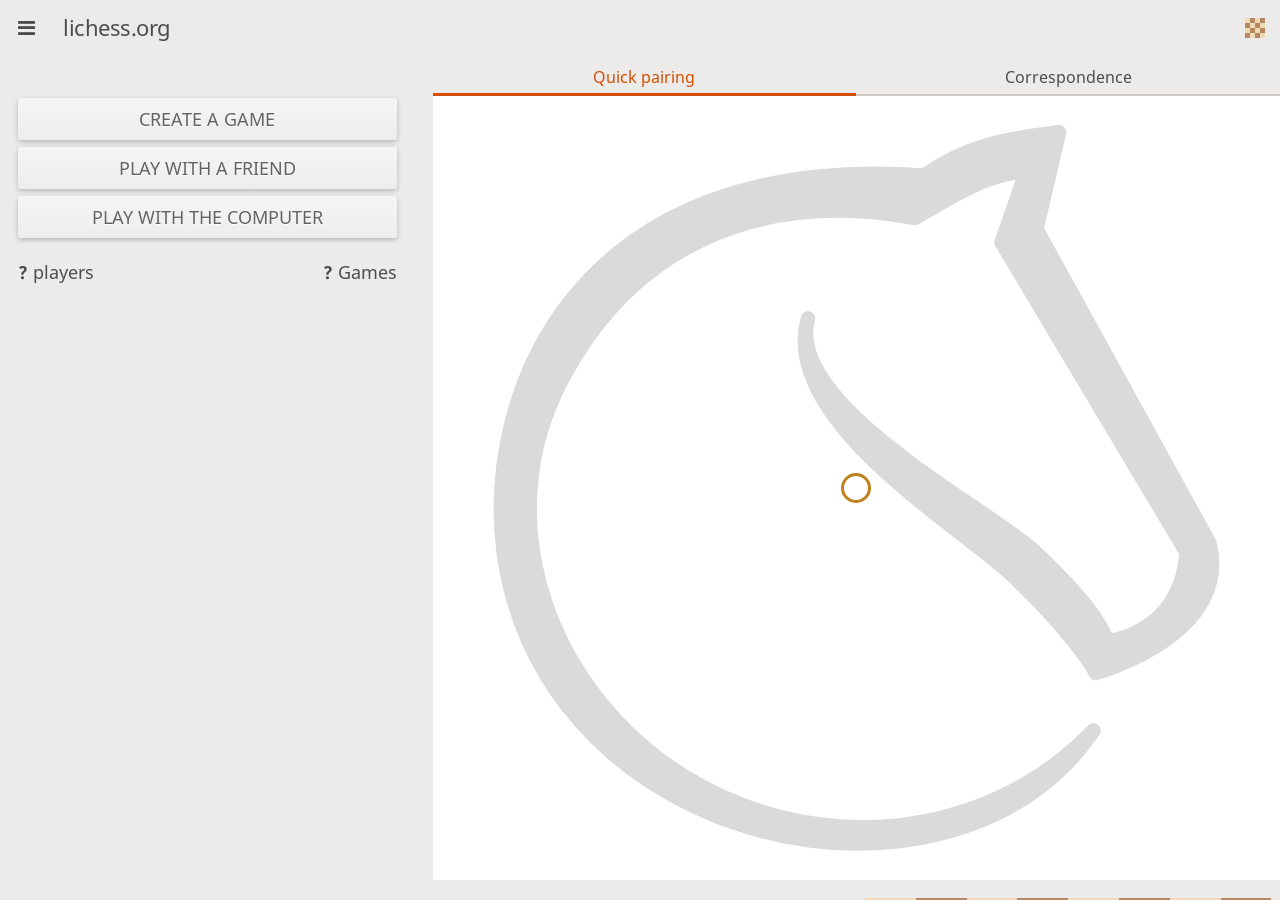
==== apps/blichess/index.html @ 54b64f00 "Revert "Change endpoint to http" This reverts commit 10d8c48183477dff04386f60e285a50f0d960506." ====
<!DOCTYPE html>
<html>
  <head>
    <meta charset="utf-8" />
    <meta name="color-scheme" content="dark light" />
    <meta name="format-detection" content="telephone=no" />
    <meta name="viewport" content="user-scalable=no, initial-scale=1.0, minimum-scale=1.0, width=device-width, viewport-fit=cover" />
    <meta http-equiv="Content-Security-Policy" content="default-src 'self' gap: data: https://ssl.gstatic.com; connect-src 'self' https://veloce.github.io https://explorer.lichess.ovh https://tablebase.lichess.ovh https://lichess.org wss://socket.lichess.org; script-src 'self' 'unsafe-inline'; child-src 'self' filesystem: gap://ready; style-src 'self' 'unsafe-inline'; img-src 'self' data: https://lichess.org; media-src 'self'">
    <title>mobile.lichess.org</title>
    <link rel="manifest" href="manifest.json">
    <link rel="preload" href="css/compiled/app.css" as="style" onload="this.onload=null;this.rel='stylesheet'">
    <link rel="preload" href="fonts/fontawesome-webfont.ttf?v=4.7.0" as="font" crossorigin>
    <link rel="preload" href="fonts/Noto-Sans.ttf" as="font" crossorigin>
    <link rel="modulepreload" href="i18n/en-GB.js" />
    <script>
      window.lichess = {
        mode: "release",
        apiEndPoint: "https://lichess.org",
        socketEndPoint: "wss://socket.lichess.org",
        packageVersion: "8.0.0+ble2.4.1",
      };
    </script>
    <script type="module" src="main.js"></script>
  </head>
  <body>
  </body>
</html>
---- apps/blichess/css/compiled/app.css ----
/* normalize.css v3.0.3 | MIT License | github.com/necolas/normalize.css */
html{-ms-text-size-adjust:100%;-webkit-text-size-adjust:100%}body{margin:0}a:active,a:hover{outline:0}abbr[title]{border-bottom:1px dotted}b,strong{font-weight:bold}dfn{font-style:italic}h1{font-size:2em;margin:.67em 0}mark{background:#ff0;color:#000}small{font-size:80%}sub,sup{font-size:75%;line-height:0;position:relative;vertical-align:baseline}sup{top:-.5em}sub{bottom:-.25em}figure{margin:1em 40px}hr{box-sizing:content-box;height:0}pre{overflow:auto}code,kbd,pre,samp{font-family:monospace,monospace;font-size:1em}button,input,optgroup,select,textarea{color:inherit;font:inherit;margin:0}button,select{text-transform:none}button,html input[type="button"],input[type="reset"],input[type="submit"]{-webkit-appearance:button}button::-moz-focus-inner,input::-moz-focus-inner{border:0;padding:0}input{line-height:normal}input[type="checkbox"],input[type="radio"]{box-sizing:border-box;padding:0}input[type="number"]::-webkit-inner-spin-button,input[type="number"]::-webkit-outer-spin-button{height:auto}input[type="search"]{-webkit-appearance:textfield;box-sizing:content-box}input[type="search"]::-webkit-search-cancel-button,input[type="search"]::-webkit-search-decoration{-webkit-appearance:none}fieldset{border:1px solid #c0c0c0;margin:0 2px;padding:.35em .625em .75em}legend{border:0;padding:0}optgroup{font-weight:bold}table{border-collapse:collapse;border-spacing:0}td,th{padding:0}*,*:after,*:before{box-sizing:border-box}html,body,div,span,applet,object,iframe,h1,h2,h3,h4,h5,h6,p,blockquote,pre,a,abbr,acronym,address,big,cite,code,del,dfn,em,img,ins,kbd,q,s,samp,small,strike,strong,sub,sup,tt,var,b,u,i,center,dl,dt,dd,ol,ul,li,fieldset,form,label,legend,table,caption,tbody,tfoot,thead,tr,th,td,article,aside,canvas,details,embed,figure,figcaption,footer,header,hgroup,menu,nav,output,ruby,section,summary,time,mark,audio,video{margin:0;padding:0;border:0;vertical-align:baseline}div,span,h1,h2,h3,h4,h5,h6,p,blockquote,pre,a,abbr,acronym,address,big,cite,code,del,dfn,em,img,ins,kbd,q,s,samp,small,strike,strong,sub,sup,tt,var,b,u,i,dl,dt,dd,ol,ul,li,fieldset,label,legend,button,table,caption,tbody,tfoot,thead,tr,th,td,article,aside,canvas,details,embed,figure,figcaption,footer,header,hgroup,menu,nav,output,section,summary{user-select:none;-webkit-user-select:none;-webkit-touch-callout:none}h1,h2,h3,h4,h5,h6{font-size:100%;font:inherit}article,aside,details,figcaption,figure,footer,header,hgroup,menu,nav,section{display:block}ol,ul{list-style:none}blockquote,q{quotes:none}blockquote:before,blockquote:after,q:before,q:after{content:'';content:none}table{border-collapse:collapse;border-spacing:0}@font-face{font-family:'Roboto';font-style:normal;font-weight:400;src:url("../../fonts/Roboto-Regular.ttf") format('truetype')}@font-face{font-family:'Roboto';font-style:normal;font-weight:700;src:url("../../fonts/Roboto-Bold.ttf") format('truetype')}@font-face{font-family:'Roboto';font-style:normal;font-weight:300;src:url("../../fonts/Roboto-Light.ttf") format('truetype')}@font-face{font-family:'Noto Sans';font-style:normal;font-weight:400;src:local('Noto Sans'),local('NotoSans'),url("../../fonts/Noto-Sans.ttf") format('truetype')}@font-face{font-family:'Noto Sans';font-style:normal;font-weight:700;src:local('Noto Sans Bold'),local('NotoSans-Bold'),url("../../fonts/Noto-SansBold.ttf") format('truetype')}@font-face{font-family:'ChessSansPiratf';font-style:normal;font-weight:400;src:url("../../fonts/ChessSansPiratf.ttf") format("truetype")}/*
 *  Font Awesome 4.7.0 by @davegandy - http://fontawesome.io - @fontawesome
 *  License - http://fontawesome.io/license (Font: SIL OFL 1.1, CSS: MIT License)
 */
@font-face{font-family:'FontAwesome';src:url("../../fonts/fontawesome-webfont.ttf?v=4.7.0") format('truetype');font-weight:normal;font-style:normal}.fa{display:inline-block;font:normal normal normal 14px/1 FontAwesome;font-size:inherit;text-rendering:auto;-webkit-font-smoothing:antialiased}.fa-lg{font-size:1.33333333em;line-height:.75em;vertical-align:-15%}.fa-2x{font-size:2em}.fa-3x{font-size:3em}.fa-4x{font-size:4em}.fa-5x{font-size:5em}.fa-fw{width:1.28571429em;text-align:center}.fa-ul{padding-left:0;margin-left:2.14285714em;list-style-type:none}.fa-ul > li{position:relative}.fa-li{position:absolute;left:-2.14285714em;width:2.14285714em;top:.14285714em;text-align:center}.fa-li.fa-lg{left:-1.85714286em}.fa-border{padding:.2em .25em .15em;border:solid .08em #eee;border-radius:.1em}.fa-pull-left{float:left}.fa-pull-right{float:right}.fa.fa-pull-left{margin-right:.3em}.fa.fa-pull-right{margin-left:.3em}.pull-right{float:right}.pull-left{float:left}.fa.pull-left{margin-right:.3em}.fa.pull-right{margin-left:.3em}.fa-spin{animation:fa-spin 2s infinite linear}.fa-pulse{animation:fa-spin 1s infinite steps(8)}.fa-rotate-90{-ms-filter:"progid:DXImageTransform.Microsoft.BasicImage(rotation=1)";transform:rotate(90deg)}.fa-rotate-180{-ms-filter:"progid:DXImageTransform.Microsoft.BasicImage(rotation=2)";transform:rotate(180deg)}.fa-rotate-270{-ms-filter:"progid:DXImageTransform.Microsoft.BasicImage(rotation=3)";transform:rotate(270deg)}.fa-flip-horizontal{-ms-filter:"progid:DXImageTransform.Microsoft.BasicImage(rotation=0, mirror=1)";transform:scale(-1,1)}.fa-flip-vertical{-ms-filter:"progid:DXImageTransform.Microsoft.BasicImage(rotation=2, mirror=1)";transform:scale(1,-1)}:root .fa-rotate-90,:root .fa-rotate-180,:root .fa-rotate-270,:root .fa-flip-horizontal,:root .fa-flip-vertical{filter:none}.fa-stack{position:relative;display:inline-block;width:2em;height:2em;line-height:2em;vertical-align:middle}.fa-stack-1x,.fa-stack-2x{position:absolute;left:0;width:100%;text-align:center}.fa-stack-1x{line-height:inherit}.fa-stack-2x{font-size:2em}.fa-inverse{color:#fff}.fa-glass:before{content:"\f000"}.fa-music:before{content:"\f001"}.fa-search:before{content:"\f002"}.fa-envelope-o:before{content:"\f003"}.fa-heart:before{content:"\f004"}.fa-star:before{content:"\f005"}.fa-star-o:before{content:"\f006"}.fa-user:before{content:"\f007"}.fa-film:before{content:"\f008"}.fa-th-large:before{content:"\f009"}.fa-th:before{content:"\f00a"}.fa-th-list:before{content:"\f00b"}.fa-check:before{content:"\f00c"}.fa-remove:before,.fa-close:before,.fa-times:before{content:"\f00d"}.fa-search-plus:before{content:"\f00e"}.fa-search-minus:before{content:"\f010"}.fa-power-off:before{content:"\f011"}.fa-signal:before{content:"\f012"}.fa-gear:before,.fa-cog:before{content:"\f013"}.fa-trash-o:before{content:"\f014"}.fa-home:before{content:"\f015"}.fa-file-o:before{content:"\f016"}.fa-clock-o:before{content:"\f017"}.fa-road:before{content:"\f018"}.fa-download:before{content:"\f019"}.fa-arrow-circle-o-down:before{content:"\f01a"}.fa-arrow-circle-o-up:before{content:"\f01b"}.fa-inbox:before{content:"\f01c"}.fa-play-circle-o:before{content:"\f01d"}.fa-rotate-right:before,.fa-repeat:before{content:"\f01e"}.fa-refresh:before{content:"\f021"}.fa-list-alt:before{content:"\f022"}.fa-lock:before{content:"\f023"}.fa-flag:before{content:"\f024"}.fa-headphones:before{content:"\f025"}.fa-volume-off:before{content:"\f026"}.fa-volume-down:before{content:"\f027"}.fa-volume-up:before{content:"\f028"}.fa-qrcode:before{content:"\f029"}.fa-barcode:before{content:"\f02a"}.fa-tag:before{content:"\f02b"}.fa-tags:before{content:"\f02c"}.fa-book:before{content:"\f02d"}.fa-bookmark:before{content:"\f02e"}.fa-print:before{content:"\f02f"}.fa-camera:before{content:"\f030"}.fa-font:before{content:"\f031"}.fa-bold:before{content:"\f032"}.fa-italic:before{content:"\f033"}.fa-text-height:before{content:"\f034"}.fa-text-width:before{content:"\f035"}.fa-align-left:before{content:"\f036"}.fa-align-center:before{content:"\f037"}.fa-align-right:before{content:"\f038"}.fa-align-justify:before{content:"\f039"}.fa-list:before{content:"\f03a"}.fa-dedent:before,.fa-outdent:before{content:"\f03b"}.fa-indent:before{content:"\f03c"}.fa-video-camera:before{content:"\f03d"}.fa-photo:before,.fa-image:before,.fa-picture-o:before{content:"\f03e"}.fa-pencil:before{content:"\f040"}.fa-map-marker:before{content:"\f041"}.fa-adjust:before{content:"\f042"}.fa-tint:before{content:"\f043"}.fa-edit:before,.fa-pencil-square-o:before{content:"\f044"}.fa-share-square-o:before{content:"\f045"}.fa-check-square-o:before{content:"\f046"}.fa-arrows:before{content:"\f047"}.fa-step-backward:before{content:"\f048"}.fa-fast-backward:before{content:"\f049"}.fa-backward:before{content:"\f04a"}.fa-play:before{content:"\f04b"}.fa-pause:before{content:"\f04c"}.fa-stop:before{content:"\f04d"}.fa-forward:before{content:"\f04e"}.fa-fast-forward:before{content:"\f050"}.fa-step-forward:before{content:"\f051"}.fa-eject:before{content:"\f052"}.fa-chevron-left:before{content:"\f053"}.fa-chevron-right:before{content:"\f054"}.fa-plus-circle:before{content:"\f055"}.fa-minus-circle:before{content:"\f056"}.fa-times-circle:before{content:"\f057"}.fa-check-circle:before{content:"\f058"}.fa-question-circle:before{content:"\f059"}.fa-info-circle:before{content:"\f05a"}.fa-crosshairs:before{content:"\f05b"}.fa-times-circle-o:before{content:"\f05c"}.fa-check-circle-o:before{content:"\f05d"}.fa-ban:before{content:"\f05e"}.fa-arrow-left:before{content:"\f060"}.fa-arrow-right:before{content:"\f061"}.fa-arrow-up:before{content:"\f062"}.fa-arrow-down:before{content:"\f063"}.fa-mail-forward:before,.fa-share:before{content:"\f064"}.fa-expand:before{content:"\f065"}.fa-compress:before{content:"\f066"}.fa-plus:before{content:"\f067"}.fa-minus:before{content:"\f068"}.fa-asterisk:before{content:"\f069"}.fa-exclamation-circle:before{content:"\f06a"}.fa-gift:before{content:"\f06b"}.fa-leaf:before{content:"\f06c"}.fa-fire:before{content:"\f06d"}.fa-eye:before{content:"\f06e"}.fa-eye-slash:before{content:"\f070"}.fa-warning:before,.fa-exclamation-triangle:before{content:"\f071"}.fa-plane:before{content:"\f072"}.fa-calendar:before{content:"\f073"}.fa-random:before{content:"\f074"}.fa-comment:before{content:"\f075"}.fa-magnet:before{content:"\f076"}.fa-chevron-up:before{content:"\f077"}.fa-chevron-down:before{content:"\f078"}.fa-retweet:before{content:"\f079"}.fa-shopping-cart:before{content:"\f07a"}.fa-folder:before{content:"\f07b"}.fa-folder-open:before{content:"\f07c"}.fa-arrows-v:before{content:"\f07d"}.fa-arrows-h:before{content:"\f07e"}.fa-bar-chart-o:before,.fa-bar-chart:before{content:"\f080"}.fa-twitter-square:before{content:"\f081"}.fa-facebook-square:before{content:"\f082"}.fa-camera-retro:before{content:"\f083"}.fa-key:before{content:"\f084"}.fa-gears:before,.fa-cogs:before{content:"\f085"}.fa-comments:before{content:"\f086"}.fa-thumbs-o-up:before{content:"\f087"}.fa-thumbs-o-down:before{content:"\f088"}.fa-star-half:before{content:"\f089"}.fa-heart-o:before{content:"\f08a"}.fa-sign-out:before{content:"\f08b"}.fa-linkedin-square:before{content:"\f08c"}.fa-thumb-tack:before{content:"\f08d"}.fa-external-link:before{content:"\f08e"}.fa-sign-in:before{content:"\f090"}.fa-trophy:before{content:"\f091"}.fa-github-square:before{content:"\f092"}.fa-upload:before{content:"\f093"}.fa-lemon-o:before{content:"\f094"}.fa-phone:before{content:"\f095"}.fa-square-o:before{content:"\f096"}.fa-bookmark-o:before{content:"\f097"}.fa-phone-square:before{content:"\f098"}.fa-twitter:before{content:"\f099"}.fa-facebook-f:before,.fa-facebook:before{content:"\f09a"}.fa-github:before{content:"\f09b"}.fa-unlock:before{content:"\f09c"}.fa-credit-card:before{content:"\f09d"}.fa-feed:before,.fa-rss:before{content:"\f09e"}.fa-hdd-o:before{content:"\f0a0"}.fa-bullhorn:before{content:"\f0a1"}.fa-bell:before{content:"\f0f3"}.fa-certificate:before{content:"\f0a3"}.fa-hand-o-right:before{content:"\f0a4"}.fa-hand-o-left:before{content:"\f0a5"}.fa-hand-o-up:before{content:"\f0a6"}.fa-hand-o-down:before{content:"\f0a7"}.fa-arrow-circle-left:before{content:"\f0a8"}.fa-arrow-circle-right:before{content:"\f0a9"}.fa-arrow-circle-up:before{content:"\f0aa"}.fa-arrow-circle-down:before{content:"\f0ab"}.fa-globe:before{content:"\f0ac"}.fa-wrench:before{content:"\f0ad"}.fa-tasks:before{content:"\f0ae"}.fa-filter:before{content:"\f0b0"}.fa-briefcase:before{content:"\f0b1"}.fa-arrows-alt:before{content:"\f0b2"}.fa-group:before,.fa-users:before{content:"\f0c0"}.fa-chain:before,.fa-link:before{content:"\f0c1"}.fa-cloud:before{content:"\f0c2"}.fa-flask:before{content:"\f0c3"}.fa-cut:before,.fa-scissors:before{content:"\f0c4"}.fa-copy:before,.fa-files-o:before{content:"\f0c5"}.fa-paperclip:before{content:"\f0c6"}.fa-save:before,.fa-floppy-o:before{content:"\f0c7"}.fa-square:before{content:"\f0c8"}.fa-navicon:before,.fa-reorder:before,.fa-bars:before{content:"\f0c9"}.fa-list-ul:before{content:"\f0ca"}.fa-list-ol:before{content:"\f0cb"}.fa-strikethrough:before{content:"\f0cc"}.fa-underline:before{content:"\f0cd"}.fa-table:before{content:"\f0ce"}.fa-magic:before{content:"\f0d0"}.fa-truck:before{content:"\f0d1"}.fa-pinterest:before{content:"\f0d2"}.fa-pinterest-square:before{content:"\f0d3"}.fa-google-plus-square:before{content:"\f0d4"}.fa-google-plus:before{content:"\f0d5"}.fa-money:before{content:"\f0d6"}.fa-caret-down:before{content:"\f0d7"}.fa-caret-up:before{content:"\f0d8"}.fa-caret-left:before{content:"\f0d9"}.fa-caret-right:before{content:"\f0da"}.fa-columns:before{content:"\f0db"}.fa-unsorted:before,.fa-sort:before{content:"\f0dc"}.fa-sort-down:before,.fa-sort-desc:before{content:"\f0dd"}.fa-sort-up:before,.fa-sort-asc:before{content:"\f0de"}.fa-envelope:before{content:"\f0e0"}.fa-linkedin:before{content:"\f0e1"}.fa-rotate-left:before,.fa-undo:before{content:"\f0e2"}.fa-legal:before,.fa-gavel:before{content:"\f0e3"}.fa-dashboard:before,.fa-tachometer:before{content:"\f0e4"}.fa-comment-o:before{content:"\f0e5"}.fa-comments-o:before{content:"\f0e6"}.fa-flash:before,.fa-bolt:before{content:"\f0e7"}.fa-sitemap:before{content:"\f0e8"}.fa-umbrella:before{content:"\f0e9"}.fa-paste:before,.fa-clipboard:before{content:"\f0ea"}.fa-lightbulb-o:before{content:"\f0eb"}.fa-exchange:before{content:"\f0ec"}.fa-cloud-download:before{content:"\f0ed"}.fa-cloud-upload:before{content:"\f0ee"}.fa-user-md:before{content:"\f0f0"}.fa-stethoscope:before{content:"\f0f1"}.fa-suitcase:before{content:"\f0f2"}.fa-bell-o:before{content:"\f0a2"}.fa-coffee:before{content:"\f0f4"}.fa-cutlery:before{content:"\f0f5"}.fa-file-text-o:before{content:"\f0f6"}.fa-building-o:before{content:"\f0f7"}.fa-hospital-o:before{content:"\f0f8"}.fa-ambulance:before{content:"\f0f9"}.fa-medkit:before{content:"\f0fa"}.fa-fighter-jet:before{content:"\f0fb"}.fa-beer:before{content:"\f0fc"}.fa-h-square:before{content:"\f0fd"}.fa-plus-square:before{content:"\f0fe"}.fa-angle-double-left:before{content:"\f100"}.fa-angle-double-right:before{content:"\f101"}.fa-angle-double-up:before{content:"\f102"}.fa-angle-double-down:before{content:"\f103"}.fa-angle-left:before{content:"\f104"}.fa-angle-right:before{content:"\f105"}.fa-angle-up:before{content:"\f106"}.fa-angle-down:before{content:"\f107"}.fa-desktop:before{content:"\f108"}.fa-laptop:before{content:"\f109"}.fa-tablet:before{content:"\f10a"}.fa-mobile-phone:before,.fa-mobile:before{content:"\f10b"}.fa-circle-o:before{content:"\f10c"}.fa-quote-left:before{content:"\f10d"}.fa-quote-right:before{content:"\f10e"}.fa-spinner:before{content:"\f110"}.fa-circle:before{content:"\f111"}.fa-mail-reply:before,.fa-reply:before{content:"\f112"}.fa-github-alt:before{content:"\f113"}.fa-folder-o:before{content:"\f114"}.fa-folder-open-o:before{content:"\f115"}.fa-smile-o:before{content:"\f118"}.fa-frown-o:before{content:"\f119"}.fa-meh-o:before{content:"\f11a"}.fa-gamepad:before{content:"\f11b"}.fa-keyboard-o:before{content:"\f11c"}.fa-flag-o:before{content:"\f11d"}.fa-flag-checkered:before{content:"\f11e"}.fa-terminal:before{content:"\f120"}.fa-code:before{content:"\f121"}.fa-mail-reply-all:before,.fa-reply-all:before{content:"\f122"}.fa-star-half-empty:before,.fa-star-half-full:before,.fa-star-half-o:before{content:"\f123"}.fa-location-arrow:before{content:"\f124"}.fa-crop:before{content:"\f125"}.fa-code-fork:before{content:"\f126"}.fa-unlink:before,.fa-chain-broken:before{content:"\f127"}.fa-question:before{content:"\f128"}.fa-info:before{content:"\f129"}.fa-exclamation:before{content:"\f12a"}.fa-superscript:before{content:"\f12b"}.fa-subscript:before{content:"\f12c"}.fa-eraser:before{content:"\f12d"}.fa-puzzle-piece:before{content:"\f12e"}.fa-microphone:before{content:"\f130"}.fa-microphone-slash:before{content:"\f131"}.fa-shield:before{content:"\f132"}.fa-calendar-o:before{content:"\f133"}.fa-fire-extinguisher:before{content:"\f134"}.fa-rocket:before{content:"\f135"}.fa-maxcdn:before{content:"\f136"}.fa-chevron-circle-left:before{content:"\f137"}.fa-chevron-circle-right:before{content:"\f138"}.fa-chevron-circle-up:before{content:"\f139"}.fa-chevron-circle-down:before{content:"\f13a"}.fa-html5:before{content:"\f13b"}.fa-css3:before{content:"\f13c"}.fa-anchor:before{content:"\f13d"}.fa-unlock-alt:before{content:"\f13e"}.fa-bullseye:before{content:"\f140"}.fa-ellipsis-h:before{content:"\f141"}.fa-ellipsis-v:before{content:"\f142"}.fa-rss-square:before{content:"\f143"}.fa-play-circle:before{content:"\f144"}.fa-ticket:before{content:"\f145"}.fa-minus-square:before{content:"\f146"}.fa-minus-square-o:before{content:"\f147"}.fa-level-up:before{content:"\f148"}.fa-level-down:before{content:"\f149"}.fa-check-square:before{content:"\f14a"}.fa-pencil-square:before{content:"\f14b"}.fa-external-link-square:before{content:"\f14c"}.fa-share-square:before{content:"\f14d"}.fa-compass:before{content:"\f14e"}.fa-toggle-down:before,.fa-caret-square-o-down:before{content:"\f150"}.fa-toggle-up:before,.fa-caret-square-o-up:before{content:"\f151"}.fa-toggle-right:before,.fa-caret-square-o-right:before{content:"\f152"}.fa-euro:before,.fa-eur:before{content:"\f153"}.fa-gbp:before{content:"\f154"}.fa-dollar:before,.fa-usd:before{content:"\f155"}.fa-rupee:before,.fa-inr:before{content:"\f156"}.fa-cny:before,.fa-rmb:before,.fa-yen:before,.fa-jpy:before{content:"\f157"}.fa-ruble:before,.fa-rouble:before,.fa-rub:before{content:"\f158"}.fa-won:before,.fa-krw:before{content:"\f159"}.fa-bitcoin:before,.fa-btc:before{content:"\f15a"}.fa-file:before{content:"\f15b"}.fa-file-text:before{content:"\f15c"}.fa-sort-alpha-asc:before{content:"\f15d"}.fa-sort-alpha-desc:before{content:"\f15e"}.fa-sort-amount-asc:before{content:"\f160"}.fa-sort-amount-desc:before{content:"\f161"}.fa-sort-numeric-asc:before{content:"\f162"}.fa-sort-numeric-desc:before{content:"\f163"}.fa-thumbs-up:before{content:"\f164"}.fa-thumbs-down:before{content:"\f165"}.fa-youtube-square:before{content:"\f166"}.fa-youtube:before{content:"\f167"}.fa-xing:before{content:"\f168"}.fa-xing-square:before{content:"\f169"}.fa-youtube-play:before{content:"\f16a"}.fa-dropbox:before{content:"\f16b"}.fa-stack-overflow:before{content:"\f16c"}.fa-instagram:before{content:"\f16d"}.fa-flickr:before{content:"\f16e"}.fa-adn:before{content:"\f170"}.fa-bitbucket:before{content:"\f171"}.fa-bitbucket-square:before{content:"\f172"}.fa-tumblr:before{content:"\f173"}.fa-tumblr-square:before{content:"\f174"}.fa-long-arrow-down:before{content:"\f175"}.fa-long-arrow-up:before{content:"\f176"}.fa-long-arrow-left:before{content:"\f177"}.fa-long-arrow-right:before{content:"\f178"}.fa-apple:before{content:"\f179"}.fa-windows:before{content:"\f17a"}.fa-android:before{content:"\f17b"}.fa-linux:before{content:"\f17c"}.fa-dribbble:before{content:"\f17d"}.fa-skype:before{content:"\f17e"}.fa-foursquare:before{content:"\f180"}.fa-trello:before{content:"\f181"}.fa-female:before{content:"\f182"}.fa-male:before{content:"\f183"}.fa-gittip:before,.fa-gratipay:before{content:"\f184"}.fa-sun-o:before{content:"\f185"}.fa-moon-o:before{content:"\f186"}.fa-archive:before{content:"\f187"}.fa-bug:before{content:"\f188"}.fa-vk:before{content:"\f189"}.fa-weibo:before{content:"\f18a"}.fa-renren:before{content:"\f18b"}.fa-pagelines:before{content:"\f18c"}.fa-stack-exchange:before{content:"\f18d"}.fa-arrow-circle-o-right:before{content:"\f18e"}.fa-arrow-circle-o-left:before{content:"\f190"}.fa-toggle-left:before,.fa-caret-square-o-left:before{content:"\f191"}.fa-dot-circle-o:before{content:"\f192"}.fa-wheelchair:before{content:"\f193"}.fa-vimeo-square:before{content:"\f194"}.fa-turkish-lira:before,.fa-try:before{content:"\f195"}.fa-plus-square-o:before{content:"\f196"}.fa-space-shuttle:before{content:"\f197"}.fa-slack:before{content:"\f198"}.fa-envelope-square:before{content:"\f199"}.fa-wordpress:before{content:"\f19a"}.fa-openid:before{content:"\f19b"}.fa-institution:before,.fa-bank:before,.fa-university:before{content:"\f19c"}.fa-mortar-board:before,.fa-graduation-cap:before{content:"\f19d"}.fa-yahoo:before{content:"\f19e"}.fa-google:before{content:"\f1a0"}.fa-reddit:before{content:"\f1a1"}.fa-reddit-square:before{content:"\f1a2"}.fa-stumbleupon-circle:before{content:"\f1a3"}.fa-stumbleupon:before{content:"\f1a4"}.fa-delicious:before{content:"\f1a5"}.fa-digg:before{content:"\f1a6"}.fa-pied-piper-pp:before{content:"\f1a7"}.fa-pied-piper-alt:before{content:"\f1a8"}.fa-drupal:before{content:"\f1a9"}.fa-joomla:before{content:"\f1aa"}.fa-language:before{content:"\f1ab"}.fa-fax:before{content:"\f1ac"}.fa-building:before{content:"\f1ad"}.fa-child:before{content:"\f1ae"}.fa-paw:before{content:"\f1b0"}.fa-spoon:before{content:"\f1b1"}.fa-cube:before{content:"\f1b2"}.fa-cubes:before{content:"\f1b3"}.fa-behance:before{content:"\f1b4"}.fa-behance-square:before{content:"\f1b5"}.fa-steam:before{content:"\f1b6"}.fa-steam-square:before{content:"\f1b7"}.fa-recycle:before{content:"\f1b8"}.fa-automobile:before,.fa-car:before{content:"\f1b9"}.fa-cab:before,.fa-taxi:before{content:"\f1ba"}.fa-tree:before{content:"\f1bb"}.fa-spotify:before{content:"\f1bc"}.fa-deviantart:before{content:"\f1bd"}.fa-soundcloud:before{content:"\f1be"}.fa-database:before{content:"\f1c0"}.fa-file-pdf-o:before{content:"\f1c1"}.fa-file-word-o:before{content:"\f1c2"}.fa-file-excel-o:before{content:"\f1c3"}.fa-file-powerpoint-o:before{content:"\f1c4"}.fa-file-photo-o:before,.fa-file-picture-o:before,.fa-file-image-o:before{content:"\f1c5"}.fa-file-zip-o:before,.fa-file-archive-o:before{content:"\f1c6"}.fa-file-sound-o:before,.fa-file-audio-o:before{content:"\f1c7"}.fa-file-movie-o:before,.fa-file-video-o:before{content:"\f1c8"}.fa-file-code-o:before{content:"\f1c9"}.fa-vine:before{content:"\f1ca"}.fa-codepen:before{content:"\f1cb"}.fa-jsfiddle:before{content:"\f1cc"}.fa-life-bouy:before,.fa-life-buoy:before,.fa-life-saver:before,.fa-support:before,.fa-life-ring:before{content:"\f1cd"}.fa-circle-o-notch:before{content:"\f1ce"}.fa-ra:before,.fa-resistance:before,.fa-rebel:before{content:"\f1d0"}.fa-ge:before,.fa-empire:before{content:"\f1d1"}.fa-git-square:before{content:"\f1d2"}.fa-git:before{content:"\f1d3"}.fa-y-combinator-square:before,.fa-yc-square:before,.fa-hacker-news:before{content:"\f1d4"}.fa-tencent-weibo:before{content:"\f1d5"}.fa-qq:before{content:"\f1d6"}.fa-wechat:before,.fa-weixin:before{content:"\f1d7"}.fa-send:before,.fa-paper-plane:before{content:"\f1d8"}.fa-send-o:before,.fa-paper-plane-o:before{content:"\f1d9"}.fa-history:before{content:"\f1da"}.fa-circle-thin:before{content:"\f1db"}.fa-header:before{content:"\f1dc"}.fa-paragraph:before{content:"\f1dd"}.fa-sliders:before{content:"\f1de"}.fa-share-alt:before{content:"\f1e0"}.fa-share-alt-square:before{content:"\f1e1"}.fa-bomb:before{content:"\f1e2"}.fa-soccer-ball-o:before,.fa-futbol-o:before{content:"\f1e3"}.fa-tty:before{content:"\f1e4"}.fa-binoculars:before{content:"\f1e5"}.fa-plug:before{content:"\f1e6"}.fa-slideshare:before{content:"\f1e7"}.fa-twitch:before{content:"\f1e8"}.fa-yelp:before{content:"\f1e9"}.fa-newspaper-o:before{content:"\f1ea"}.fa-wifi:before{content:"\f1eb"}.fa-calculator:before{content:"\f1ec"}.fa-paypal:before{content:"\f1ed"}.fa-google-wallet:before{content:"\f1ee"}.fa-cc-visa:before{content:"\f1f0"}.fa-cc-mastercard:before{content:"\f1f1"}.fa-cc-discover:before{content:"\f1f2"}.fa-cc-amex:before{content:"\f1f3"}.fa-cc-paypal:before{content:"\f1f4"}.fa-cc-stripe:before{content:"\f1f5"}.fa-bell-slash:before{content:"\f1f6"}.fa-bell-slash-o:before{content:"\f1f7"}.fa-trash:before{content:"\f1f8"}.fa-copyright:before{content:"\f1f9"}.fa-at:before{content:"\f1fa"}.fa-eyedropper:before{content:"\f1fb"}.fa-paint-brush:before{content:"\f1fc"}.fa-birthday-cake:before{content:"\f1fd"}.fa-area-chart:before{content:"\f1fe"}.fa-pie-chart:before{content:"\f200"}.fa-line-chart:before{content:"\f201"}.fa-lastfm:before{content:"\f202"}.fa-lastfm-square:before{content:"\f203"}.fa-toggle-off:before{content:"\f204"}.fa-toggle-on:before{content:"\f205"}.fa-bicycle:before{content:"\f206"}.fa-bus:before{content:"\f207"}.fa-ioxhost:before{content:"\f208"}.fa-angellist:before{content:"\f209"}.fa-cc:before{content:"\f20a"}.fa-shekel:before,.fa-sheqel:before,.fa-ils:before{content:"\f20b"}.fa-meanpath:before{content:"\f20c"}.fa-buysellads:before{content:"\f20d"}.fa-connectdevelop:before{content:"\f20e"}.fa-dashcube:before{content:"\f210"}.fa-forumbee:before{content:"\f211"}.fa-leanpub:before{content:"\f212"}.fa-sellsy:before{content:"\f213"}.fa-shirtsinbulk:before{content:"\f214"}.fa-simplybuilt:before{content:"\f215"}.fa-skyatlas:before{content:"\f216"}.fa-cart-plus:before{content:"\f217"}.fa-cart-arrow-down:before{content:"\f218"}.fa-diamond:before{content:"\f219"}.fa-ship:before{content:"\f21a"}.fa-user-secret:before{content:"\f21b"}.fa-motorcycle:before{content:"\f21c"}.fa-street-view:before{content:"\f21d"}.fa-heartbeat:before{content:"\f21e"}.fa-venus:before{content:"\f221"}.fa-mars:before{content:"\f222"}.fa-mercury:before{content:"\f223"}.fa-intersex:before,.fa-transgender:before{content:"\f224"}.fa-transgender-alt:before{content:"\f225"}.fa-venus-double:before{content:"\f226"}.fa-mars-double:before{content:"\f227"}.fa-venus-mars:before{content:"\f228"}.fa-mars-stroke:before{content:"\f229"}.fa-mars-stroke-v:before{content:"\f22a"}.fa-mars-stroke-h:before{content:"\f22b"}.fa-neuter:before{content:"\f22c"}.fa-genderless:before{content:"\f22d"}.fa-facebook-official:before{content:"\f230"}.fa-pinterest-p:before{content:"\f231"}.fa-whatsapp:before{content:"\f232"}.fa-server:before{content:"\f233"}.fa-user-plus:before{content:"\f234"}.fa-user-times:before{content:"\f235"}.fa-hotel:before,.fa-bed:before{content:"\f236"}.fa-viacoin:before{content:"\f237"}.fa-train:before{content:"\f238"}.fa-subway:before{content:"\f239"}.fa-medium:before{content:"\f23a"}.fa-yc:before,.fa-y-combinator:before{content:"\f23b"}.fa-optin-monster:before{content:"\f23c"}.fa-opencart:before{content:"\f23d"}.fa-expeditedssl:before{content:"\f23e"}.fa-battery-4:before,.fa-battery:before,.fa-battery-full:before{content:"\f240"}.fa-battery-3:before,.fa-battery-three-quarters:before{content:"\f241"}.fa-battery-2:before,.fa-battery-half:before{content:"\f242"}.fa-battery-1:before,.fa-battery-quarter:before{content:"\f243"}.fa-battery-0:before,.fa-battery-empty:before{content:"\f244"}.fa-mouse-pointer:before{content:"\f245"}.fa-i-cursor:before{content:"\f246"}.fa-object-group:before{content:"\f247"}.fa-object-ungroup:before{content:"\f248"}.fa-sticky-note:before{content:"\f249"}.fa-sticky-note-o:before{content:"\f24a"}.fa-cc-jcb:before{content:"\f24b"}.fa-cc-diners-club:before{content:"\f24c"}.fa-clone:before{content:"\f24d"}.fa-balance-scale:before{content:"\f24e"}.fa-hourglass-o:before{content:"\f250"}.fa-hourglass-1:before,.fa-hourglass-start:before{content:"\f251"}.fa-hourglass-2:before,.fa-hourglass-half:before{content:"\f252"}.fa-hourglass-3:before,.fa-hourglass-end:before{content:"\f253"}.fa-hourglass:before{content:"\f254"}.fa-hand-grab-o:before,.fa-hand-rock-o:before{content:"\f255"}.fa-hand-stop-o:before,.fa-hand-paper-o:before{content:"\f256"}.fa-hand-scissors-o:before{content:"\f257"}.fa-hand-lizard-o:before{content:"\f258"}.fa-hand-spock-o:before{content:"\f259"}.fa-hand-pointer-o:before{content:"\f25a"}.fa-hand-peace-o:before{content:"\f25b"}.fa-trademark:before{content:"\f25c"}.fa-registered:before{content:"\f25d"}.fa-creative-commons:before{content:"\f25e"}.fa-gg:before{content:"\f260"}.fa-gg-circle:before{content:"\f261"}.fa-tripadvisor:before{content:"\f262"}.fa-odnoklassniki:before{content:"\f263"}.fa-odnoklassniki-square:before{content:"\f264"}.fa-get-pocket:before{content:"\f265"}.fa-wikipedia-w:before{content:"\f266"}.fa-safari:before{content:"\f267"}.fa-chrome:before{content:"\f268"}.fa-firefox:before{content:"\f269"}.fa-opera:before{content:"\f26a"}.fa-internet-explorer:before{content:"\f26b"}.fa-tv:before,.fa-television:before{content:"\f26c"}.fa-contao:before{content:"\f26d"}.fa-500px:before{content:"\f26e"}.fa-amazon:before{content:"\f270"}.fa-calendar-plus-o:before{content:"\f271"}.fa-calendar-minus-o:before{content:"\f272"}.fa-calendar-times-o:before{content:"\f273"}.fa-calendar-check-o:before{content:"\f274"}.fa-industry:before{content:"\f275"}.fa-map-pin:before{content:"\f276"}.fa-map-signs:before{content:"\f277"}.fa-map-o:before{content:"\f278"}.fa-map:before{content:"\f279"}.fa-commenting:before{content:"\f27a"}.fa-commenting-o:before{content:"\f27b"}.fa-houzz:before{content:"\f27c"}.fa-vimeo:before{content:"\f27d"}.fa-black-tie:before{content:"\f27e"}.fa-fonticons:before{content:"\f280"}.fa-reddit-alien:before{content:"\f281"}.fa-edge:before{content:"\f282"}.fa-credit-card-alt:before{content:"\f283"}.fa-codiepie:before{content:"\f284"}.fa-modx:before{content:"\f285"}.fa-fort-awesome:before{content:"\f286"}.fa-usb:before{content:"\f287"}.fa-product-hunt:before{content:"\f288"}.fa-mixcloud:before{content:"\f289"}.fa-scribd:before{content:"\f28a"}.fa-pause-circle:before{content:"\f28b"}.fa-pause-circle-o:before{content:"\f28c"}.fa-stop-circle:before{content:"\f28d"}.fa-stop-circle-o:before{content:"\f28e"}.fa-shopping-bag:before{content:"\f290"}.fa-shopping-basket:before{content:"\f291"}.fa-hashtag:before{content:"\f292"}.fa-bluetooth:before{content:"\f293"}.fa-bluetooth-b:before{content:"\f294"}.fa-percent:before{content:"\f295"}.fa-gitlab:before{content:"\f296"}.fa-wpbeginner:before{content:"\f297"}.fa-wpforms:before{content:"\f298"}.fa-envira:before{content:"\f299"}.fa-universal-access:before{content:"\f29a"}.fa-wheelchair-alt:before{content:"\f29b"}.fa-question-circle-o:before{content:"\f29c"}.fa-blind:before{content:"\f29d"}.fa-audio-description:before{content:"\f29e"}.fa-volume-control-phone:before{content:"\f2a0"}.fa-braille:before{content:"\f2a1"}.fa-assistive-listening-systems:before{content:"\f2a2"}.fa-asl-interpreting:before,.fa-american-sign-language-interpreting:before{content:"\f2a3"}.fa-deafness:before,.fa-hard-of-hearing:before,.fa-deaf:before{content:"\f2a4"}.fa-glide:before{content:"\f2a5"}.fa-glide-g:before{content:"\f2a6"}.fa-signing:before,.fa-sign-language:before{content:"\f2a7"}.fa-low-vision:before{content:"\f2a8"}.fa-viadeo:before{content:"\f2a9"}.fa-viadeo-square:before{content:"\f2aa"}.fa-snapchat:before{content:"\f2ab"}.fa-snapchat-ghost:before{content:"\f2ac"}.fa-snapchat-square:before{content:"\f2ad"}.fa-pied-piper:before{content:"\f2ae"}.fa-first-order:before{content:"\f2b0"}.fa-yoast:before{content:"\f2b1"}.fa-themeisle:before{content:"\f2b2"}.fa-google-plus-circle:before,.fa-google-plus-official:before{content:"\f2b3"}.fa-fa:before,.fa-font-awesome:before{content:"\f2b4"}.fa-handshake-o:before{content:"\f2b5"}.fa-envelope-open:before{content:"\f2b6"}.fa-envelope-open-o:before{content:"\f2b7"}.fa-linode:before{content:"\f2b8"}.fa-address-book:before{content:"\f2b9"}.fa-address-book-o:before{content:"\f2ba"}.fa-vcard:before,.fa-address-card:before{content:"\f2bb"}.fa-vcard-o:before,.fa-address-card-o:before{content:"\f2bc"}.fa-user-circle:before{content:"\f2bd"}.fa-user-circle-o:before{content:"\f2be"}.fa-user-o:before{content:"\f2c0"}.fa-id-badge:before{content:"\f2c1"}.fa-drivers-license:before,.fa-id-card:before{content:"\f2c2"}.fa-drivers-license-o:before,.fa-id-card-o:before{content:"\f2c3"}.fa-quora:before{content:"\f2c4"}.fa-free-code-camp:before{content:"\f2c5"}.fa-telegram:before{content:"\f2c6"}.fa-thermometer-4:before,.fa-thermometer:before,.fa-thermometer-full:before{content:"\f2c7"}.fa-thermometer-3:before,.fa-thermometer-three-quarters:before{content:"\f2c8"}.fa-thermometer-2:before,.fa-thermometer-half:before{content:"\f2c9"}.fa-thermometer-1:before,.fa-thermometer-quarter:before{content:"\f2ca"}.fa-thermometer-0:before,.fa-thermometer-empty:before{content:"\f2cb"}.fa-shower:before{content:"\f2cc"}.fa-bathtub:before,.fa-s15:before,.fa-bath:before{content:"\f2cd"}.fa-podcast:before{content:"\f2ce"}.fa-window-maximize:before{content:"\f2d0"}.fa-window-minimize:before{content:"\f2d1"}.fa-window-restore:before{content:"\f2d2"}.fa-times-rectangle:before,.fa-window-close:before{content:"\f2d3"}.fa-times-rectangle-o:before,.fa-window-close-o:before{content:"\f2d4"}.fa-bandcamp:before{content:"\f2d5"}.fa-grav:before{content:"\f2d6"}.fa-etsy:before{content:"\f2d7"}.fa-imdb:before{content:"\f2d8"}.fa-ravelry:before{content:"\f2d9"}.fa-eercast:before{content:"\f2da"}.fa-microchip:before{content:"\f2db"}.fa-snowflake-o:before{content:"\f2dc"}.fa-superpowers:before{content:"\f2dd"}.fa-wpexplorer:before{content:"\f2de"}.fa-meetup:before{content:"\f2e0"}.sr-only{position:absolute;width:1px;height:1px;padding:0;margin:-1px;overflow:hidden;clip:rect(0,0,0,0);border:0}.sr-only-focusable:active,.sr-only-focusable:focus{position:static;width:auto;height:auto;margin:0;overflow:visible;clip:auto}@keyframes fa-spin{0%{transform:rotate(0deg)}100%{transform:rotate(359deg)}}@charset "UTF-8";
@font-face{font-family:"lichess";src:url("../../fonts/lichess.woff2") format("woff2");font-weight:normal;font-style:normal}[data-icon]:before{font-family:"lichess" !important;content:attr(data-icon);font-style:normal !important;font-weight:normal !important;font-variant:normal !important;text-transform:none !important;speak:none;line-height:1;-webkit-font-smoothing:antialiased}:root{--sat:env(safe-area-inset-top);--sar:env(safe-area-inset-right);--sab:env(safe-area-inset-bottom);--sal:env(safe-area-inset-left);--content-height:calc(100vh - 56px - env(safe-area-inset-top));--board-side-land:calc(100vh - 56px - env(safe-area-inset-top));--board-side-land-tablet:calc(100vh - 56px - 6vh - env(safe-area-inset-top))}a{color:#3893e8;text-decoration:none}.external_link::before{content:"\f08e";display:inline-block;font:normal normal normal 14px/1 FontAwesome;font-size:inherit;text-rendering:auto;-webkit-font-smoothing:antialiased}.allow_select{-webkit-user-select:text;user-select:text}.loader_container{flex:1 1 auto;display:flex;align-items:center;justify-content:center}.withLink{text-decoration:underline}.withLink:after{content:"\f08e";margin-left:5px;display:inline-block;font:normal normal normal 14px/1 FontAwesome;font-size:inherit;text-rendering:auto;-webkit-font-smoothing:antialiased}.svg_icon{width:24px;height:24px}.svg_icon > .svg_icon_inner{font-size:inherit;color:inherit;line-height:inherit;height:100%}.svg_icon > .svg_icon_inner > svg{height:100%;width:100%;fill:currentcolor;color:inherit}input,textarea{-webkit-appearance:none}textarea{resize:none}span.fa{margin-right:.5em}.disabled,:disabled{opacity:.5}.hide{display:none}.clearfix:after{content:".";visibility:hidden;display:block;height:0;clear:both}.small{font-size:.85em}.scroller{overflow:hidden}.scroller.page{height:100%}.module-tabs{height:100%}.native_scroller{overflow-y:auto;-webkit-overflow-scrolling:touch}.vertical_align{position:relative;top:50%;transform:translateY(-50%)}.box{background-color:#26241f}.items_list_block > .list_item{padding:15px 0}.list_item{position:relative;line-height:1.5em;padding:.8em;border-bottom:1px solid #2b2923;word-wrap:break-word}.list_item > td{padding:15px 0;line-height:20px}.list_item > td:first-child{padding-left:10px}.list_item > td:last-child{padding-right:10px}.list_item:before{margin-right:10px}.list_item:last-child{border-bottom:none}.list_item.odd{background-color:#302e27}.list_item.active{background:#23211d}.list_item.bglight{border-bottom-color:#d6d1cc}.list_item.bglight.active{background-color:#eceae7}.list_item.odd,.list_item.even{border-bottom:none}.nav:after{content:"\f054";display:inline-block;font:normal normal normal 14px/1 FontAwesome;font-size:inherit;text-rendering:auto;-webkit-font-smoothing:antialiased;position:absolute;right:10px;opacity:.6;line-height:20px}.refresh:after{content:"\f021";display:inline-block;font:normal normal normal 14px/1 FontAwesome;font-size:inherit;text-rendering:auto;-webkit-font-smoothing:antialiased;position:absolute;right:10px;opacity:.6;line-height:20px}.noPadding > .list_item{padding:15px 0}.noPadding > .list_item.nav:after{right:0}.userStatus{font-size:15px}.userStatus.online{color:#759900}.userStatus.offline{opacity:.6}.patron{font-family:"lichess" !important;font-size:1.2em;content:attr(data-icon);margin-right:5px;width:1.2em;display:inline-block;vertical-align:-.15em}.patron.is-green{color:#759900}.withIcon[data-icon]:before{margin-right:3px;vertical-align:middle}.contentTitle{text-align:left;font-weight:bold;color:#bf811d;margin:15px 0 5px}.globalSpinner{position:absolute;left:calc(50% - 22.5px);top:calc(50% - 22.5px);z-index:100000;background-color:#fff;border-radius:50%;box-shadow:1px 2px 2px 0 rgba(0,0,0,0.1);transform:translateZ(0)}.berserk{color:#d85000}.miniUser{padding:10px}.miniUser > .title{display:flex;justify-content:space-between;margin-bottom:1em}.miniUser > .warning{margin-bottom:1em}.miniUser > .mini_perfs{display:flex;justify-content:space-around;flex-flow:row wrap}.miniUser > .mini_perfs > .perf{flex:0 1 25%;text-align:center;margin-bottom:5px}.miniUser > .score_wrapper{text-align:center;margin-top:1em}.miniUser > .score_wrapper > .score{font-weight:bold}.miniUser > .mini_user_actions_wrapper{margin-top:10px}.color-icon:before{font-family:"lichess" !important;vertical-align:middle;margin-right:5px}.color-icon.random:before{content:"l"}.color-icon.white:before{content:"J"}.color-icon.black:before{content:"K"}.color-icon.light.white:before{content:"K"}.color-icon.light.black:before{content:"J"}.actions_bar{display:flex;flex-flow:row nowrap;justify-content:flex-end;padding:0;flex:0 0 45px;width:100%;overflow:hidden;margin-bottom:env(safe-area-inset-bottom)}@media only screen and (orientation:portrait) and (min-width:768px) and (min-height:768px){.actions_bar{flex:0 0 55px}}.chip{font-family:'Noto Sans',sans-serif;position:absolute;font-size:10px;font-weight:bold;line-height:1.2em;letter-spacing:0;color:#161512;border:3px solid #161512;border-radius:50%;height:19px;width:19px;top:5px;right:5px;background:#bf811d}signal{display:flex;align-items:flex-end;height:1.5em;width:2.25em}signal > i{flex-basis:20%;margin-left:1px;height:40%;background-color:#759900}signal > i:nth-child(2){height:60%}signal > i:nth-child(3){height:80%}signal > i:nth-child(4){height:100%}signal.q1 > i{background-color:#dc322f}signal.q2 > i{background-color:#d59120}signal > i.off{background-color:#999}.countdown-timer{display:inline;font-weight:bold;font-family:'Roboto'}.piece-no-square{width:64px;height:64px;position:relative;margin-right:10px}.piece-no-square > piece{width:100%;height:100%}.defaultForm .form-error{width:80%;margin:0 auto;margin-bottom:10px}.defaultForm .field{margin-top:1em}.defaultForm .field > input{color:#404040;width:80%;margin:0 auto;display:block;width:80%;margin:0 auto;height:50px;background:#fff;border-radius:5px;border:1px solid #ddd;padding:0 15px}.defaultForm .submit{margin-top:1em;display:flex;justify-content:center}.check_container{display:flex;justify-content:space-between;align-items:center;min-height:30px}.check_container > label{width:100%}.check_container > input[type='checkbox']{margin-left:10px}.check_container.small{min-height:25px}.check_container.small input[type='checkbox']{height:25px;border-radius:12px}.check_container.small input[type='checkbox']:after{width:15px;height:15px}.check_container.small input[type='checkbox']:checked:after{left:38px}input[type='text']{border:none}input[type='checkbox']{flex:0 0 45px;position:relative;margin:0;border:none;height:26px;border-radius:15px;background-color:#6b6b6b;transition:background-color 250ms ease-out;outline:none}input[type='checkbox']:checked{background-color:#598c20}input[type='checkbox']:after{content:'';display:inline-block;position:absolute;top:0;left:0;width:26px;height:26px;border-radius:50%;background:linear-gradient(to bottom,#3c3934,#33312e 100%);transition:left 200ms;box-shadow:0 1px 2.5px rgba(0,0,0,0.3)}input[type='checkbox']:checked:after{left:20px}.select_input{background:#525252;color:#bbb;height:40px;line-height:40px;padding:0 10px;font-size:.85em;position:relative;margin-top:15px;box-shadow:0 1px 2px 0 rgba(0,0,0,0.1)}.select_input.inline{display:inline-block;width:49%;margin-right:2%}.select_input.inline:last-child{margin-right:0}.select_input.inline select{padding-right:0}.select_input.inline label:after{content:""}.select_input select{background:transparent;border:none;outline:none;width:100%;position:absolute;left:0;-webkit-appearance:none;padding-left:90px;padding-right:25px;height:40px;line-height:40px}.select_input.large_label select{padding-left:150px}.select_input.no_label select{padding-left:10px}.select_input label{padding:0;color:#969696}.select_input label:after{content:"▼";font-size:.8em;position:absolute;right:10px;color:#5f5f5f}.nice-radio{display:inline-block;clear:both;width:50%}.nice-radio label{width:100%;height:40px;border-bottom:2px solid #4c4c4c}.nice-radio input.radio:empty{display:none}.nice-radio input.radio:empty + label{position:relative;float:left;line-height:40px;padding:0 20px;font-size:.9em;-webkit-tap-highlight-color:rgba(0,0,0,0)}.nice-radio input.radio:empty + label:after{position:absolute;display:block;bottom:12px;left:0;content:'';text-align:left;width:2.5em}.nice-radio input.radio:checked + label{color:#3b93da;border-color:#3b93da;padding-left:30px}.nice-radio input.radio:checked + label:after{display:inline-block;font:normal normal normal 14px/1 FontAwesome;padding-top:20px;font-size:inherit;text-rendering:auto;-webkit-font-smoothing:antialiased;-moz-osx-font-smoothing:grayscale;content:"\f00c";text-indent:.9em}.text_input_container{display:flex;justify-content:space-between;align-items:center;min-height:30px}.forms-rangeSlider{display:flex;flex-flow:row nowrap;justify-content:space-between;align-items:center}.forms-rangeSlider > label{flex:1 0 auto}.forms-rangeSlider > input{width:40%}.forms-rangeSlider > .forms-sliderValue{flex:0 0 45px;text-align:right}input[type=range]{height:25px;-webkit-appearance:none;background:transparent}input[type=range]::-webkit-slider-runnable-track{width:100%;height:5px;cursor:pointer;animate:.2s;box-shadow:0 0 0 #000;background:#6b6b6b;border-radius:1px;border:0 solid #000}input[type=range]::-webkit-slider-thumb{height:18px;width:18px;border-radius:25px;background:linear-gradient(to bottom,#3c3934,#33312e 100%);box-shadow:0 1px 2.5px rgba(0,0,0,0.3);cursor:pointer;-webkit-appearance:none;margin-top:-7px}input[type=range]:focus{outline:none}input[type=range]:focus::-webkit-slider-runnable-track{background:#bf811d}.form-multipleChoiceContainer > .form-multipleChoice{margin:0;margin-top:15px;max-width:initial;border-radius:2px}.form-multipleChoice{display:flex;flex-flow:row wrap;overflow:hidden;max-width:300px;margin:0 auto;box-shadow:0 2px 2px 0 rgba(0,0,0,0.14),0 3px 1px -2px rgba(0,0,0,0.2),0 1px 5px 0 rgba(0,0,0,0.12)}.form-multipleChoice.wrap{flex-flow:wrap}.form-multipleChoice div{display:flex;flex:1 1 auto;justify-content:center;align-items:center;font-size:.9em;padding:10px;text-align:center;transition:background .13s;border-right:1px solid #4c4c4c;background:linear-gradient(to bottom,#3c3934,#33312e 100%);opacity:.6}.form-multipleChoice div:first-child{border-radius:3px 0 0 3px}.form-multipleChoice div:last-child{border-radius:0 3px 3px 0;border-right:0}.form-multipleChoice div.selected{opacity:1;font-weight:bold;background:#4d4d4d;color:#e3e3e3;text-shadow:1px 1px 1px #000;box-shadow:0 3px 4px rgba(0,0,0,0.15) inset}.no_arrow_after label:after{content:''}.form-error{color:#f00}input.form-error{box-shadow:inset 0 0 5px 1px #f00}.view-container.light input[type='checkbox'],.view-container.light input[type='checkbox']:before{background-color:#ccc}.view-container.light input[type='checkbox']:after{background:linear-gradient(to bottom,#f5f5f5 0%,#ededed 100%);box-shadow:0 1px 2.5px rgba(0,0,0,0.3)}.view-container.light input[type='checkbox']:checked,.view-container.light input[type='checkbox']:checked:before{background-color:#639b24}.view-container.light .form-multipleChoice div{background:linear-gradient(to bottom,#f5f5f5 0%,#ededed 100%);text-shadow:0 1px 0 #fff;border-color:#d9d9d9}.view-container.light .form-multipleChoice div.selected{background:#dbdbdb;color:#000;text-shadow:1px 1px 1px #fff !important}.view-container.light .select_input{background:#fff;color:#404040}.view-container.light .nice-radio label{background:#fff;color:#656565;border-color:#ddd}.view-container.light input[type=range]::-webkit-slider-runnable-track{background:#bbb}.view-container.light input[type=range]::-webkit-slider-thumb{background:linear-gradient(to bottom,#f5f5f5 0%,#ededed 100%);box-shadow:0 1px 2.5px rgba(0,0,0,0.3)}.view-container.transp .form-multipleChoice div{background:linear-gradient(to bottom,rgba(0,0,0,0.4),rgba(0,0,0,0.5) 100%);border-color:rgba(255,255,255,0.15)}.view-container.transp .form-multipleChoice div.selected{background:rgba(255,255,255,0.1)}.modal{position:absolute;top:0;left:0;z-index:111;width:100%;height:100%;min-height:100%;overflow:hidden;color:#bbb}.modal > header{position:absolute;z-index:112;transform:translateZ(0);top:0;left:0;width:100%;height:56px;background:#363636;padding-top:env(safe-area-inset-top)}.modal > header > h2{font-size:1.1em;text-align:center;line-height:56px}.modal_close{position:absolute;right:0;top:env(safe-area-inset-top);padding:10px;background:transparent;font-size:24px;line-height:22.5px;height:56px}.modal_content{background-color:#3f3f3f;color:#bbb;height:100%;padding-top:calc(56px + env(safe-area-inset-top));overflow-y:auto}.modal_content p{margin:1em 15px 0}.modal_content .submitButton{background:linear-gradient(to bottom,#eee 0%,#d5d5d5 100%);text-shadow:0 1px 0 #fff;padding:8px 12px;border:1px solid #ccc;color:#707070;font-size:1.2em;font-weight:bold}.modal_content .submitButton.active,.modal_content .submitButton:active{background:linear-gradient(to bottom,#f6f6f6 0%,#e6e6e6 100%)}.view-container.light .modal{color:#353535}.view-container.light .modal > header{background:#fff;border-bottom:solid 1px #e1e1e1}.view-container.light .modal_content{background-color:#f7f6f5;color:#353535}.view-container.transp .modal{color:#aaa}.view-container.transp .modal > header{background:#000}.view-container.transp .modal_content{background-color:rgba(0,0,0,0.85);color:#aaa}.overlay{width:100%;height:100%;background-color:rgba(0,0,0,0.5);color:#fff;z-index:10;display:none}.overlay.open{display:block;position:absolute;top:0;left:0}.overlay_popup_wrapper{width:100%;height:100%;background-color:rgba(0,0,0,0.5);color:#fff;z-index:10;position:absolute;top:0;left:0;display:flex;flex-flow:column nowrap;justify-content:center}.popup_overlay_close{position:absolute;width:100%;height:100%;z-index:11}.overlay_popup{margin:0 auto;border-radius:4px;width:90%;max-height:80%;z-index:12;background-color:#3f3f3f;color:#bbb;box-shadow:0 0 35px 10px rgba(0,0,0,0.5);transform:translateZ(0)}.overlay_popup.native_scroller{height:initial}.overlay_popup button{min-height:45px}.overlay_popup .defaultButton{color:#fff}.overlay_popup > header{text-align:center;position:relative;padding:0 10px;line-height:45px;white-space:nowrap;overflow:hidden;text-overflow:ellipsis;border-bottom:solid 1px #4c4c4c}.overlay_popup > header > div{overflow:hidden;text-overflow:ellipsis}.overlay_popup > header > h2{overflow:hidden;text-overflow:ellipsis;text-align:center;line-height:45px}.overlay_popup > header + .popup_content{height:calc(100% - 45px)}.overlay_popup .loader:before,.overlay_popup .loader:after{background-color:#fff}.overlay_popup .list_item.active{background-color:#494949}@media only screen and (min-width:600px){.overlay_popup{width:60%}}@media only screen and (max-height:400px){.overlay_popup{max-height:85%}}.offline_actions button:not(.defaultButton),.player_controls button:not(.defaultButton),.editorMenu button:not(.defaultButton),.continueFromHere button:not(.defaultButton),.go_or_cancel button:not(.defaultButton),.analyse_menu button:not(.defaultButton),.new_offline_game button:not(.defaultButton),.analyse-cm button:not(.defaultButton),.mini_user_actions_wrapper button:not(.defaultButton){width:100%;margin:0;padding:10px;min-height:45px}.offline_actions button:not(.defaultButton).active,.player_controls button:not(.defaultButton).active,.editorMenu button:not(.defaultButton).active,.continueFromHere button:not(.defaultButton).active,.go_or_cancel button:not(.defaultButton).active,.analyse_menu button:not(.defaultButton).active,.new_offline_game button:not(.defaultButton).active,.analyse-cm button:not(.defaultButton).active,.mini_user_actions_wrapper button:not(.defaultButton).active,.offline_actions button:not(.defaultButton).on,.player_controls button:not(.defaultButton).on,.editorMenu button:not(.defaultButton).on,.continueFromHere button:not(.defaultButton).on,.go_or_cancel button:not(.defaultButton).on,.analyse_menu button:not(.defaultButton).on,.new_offline_game button:not(.defaultButton).on,.analyse-cm button:not(.defaultButton).on,.mini_user_actions_wrapper button:not(.defaultButton).on{background-color:#494949}.offline_actions button:not(.defaultButton).on,.player_controls button:not(.defaultButton).on,.editorMenu button:not(.defaultButton).on,.continueFromHere button:not(.defaultButton).on,.go_or_cancel button:not(.defaultButton).on,.analyse_menu button:not(.defaultButton).on,.new_offline_game button:not(.defaultButton).on,.analyse-cm button:not(.defaultButton).on,.mini_user_actions_wrapper button:not(.defaultButton).on{font-weight:bold}.offline_actions button:not(.defaultButton).binary_choice,.player_controls button:not(.defaultButton).binary_choice,.editorMenu button:not(.defaultButton).binary_choice,.continueFromHere button:not(.defaultButton).binary_choice,.go_or_cancel button:not(.defaultButton).binary_choice,.analyse_menu button:not(.defaultButton).binary_choice,.new_offline_game button:not(.defaultButton).binary_choice,.analyse-cm button:not(.defaultButton).binary_choice,.mini_user_actions_wrapper button:not(.defaultButton).binary_choice{float:left;width:50%;border-bottom:none}.offline_actions button:not(.defaultButton).binary_choice.left,.player_controls button:not(.defaultButton).binary_choice.left,.editorMenu button:not(.defaultButton).binary_choice.left,.continueFromHere button:not(.defaultButton).binary_choice.left,.go_or_cancel button:not(.defaultButton).binary_choice.left,.analyse_menu button:not(.defaultButton).binary_choice.left,.new_offline_game button:not(.defaultButton).binary_choice.left,.analyse-cm button:not(.defaultButton).binary_choice.left,.mini_user_actions_wrapper button:not(.defaultButton).binary_choice.left{border-right:1px solid #e6e6e6}.offline_actions button:not(.defaultButton).binary_choice[data-icon=E],.player_controls button:not(.defaultButton).binary_choice[data-icon=E],.editorMenu button:not(.defaultButton).binary_choice[data-icon=E],.continueFromHere button:not(.defaultButton).binary_choice[data-icon=E],.go_or_cancel button:not(.defaultButton).binary_choice[data-icon=E],.analyse_menu button:not(.defaultButton).binary_choice[data-icon=E],.new_offline_game button:not(.defaultButton).binary_choice[data-icon=E],.analyse-cm button:not(.defaultButton).binary_choice[data-icon=E],.mini_user_actions_wrapper button:not(.defaultButton).binary_choice[data-icon=E]{border-radius:3px 0 0 3px}.offline_actions button:not(.defaultButton).binary_choice[data-icon=E]:before,.player_controls button:not(.defaultButton).binary_choice[data-icon=E]:before,.editorMenu button:not(.defaultButton).binary_choice[data-icon=E]:before,.continueFromHere button:not(.defaultButton).binary_choice[data-icon=E]:before,.go_or_cancel button:not(.defaultButton).binary_choice[data-icon=E]:before,.analyse_menu button:not(.defaultButton).binary_choice[data-icon=E]:before,.new_offline_game button:not(.defaultButton).binary_choice[data-icon=E]:before,.analyse-cm button:not(.defaultButton).binary_choice[data-icon=E]:before,.mini_user_actions_wrapper button:not(.defaultButton).binary_choice[data-icon=E]:before{color:#759900}.offline_actions button:not(.defaultButton).binary_choice[data-icon=L],.player_controls button:not(.defaultButton).binary_choice[data-icon=L],.editorMenu button:not(.defaultButton).binary_choice[data-icon=L],.continueFromHere button:not(.defaultButton).binary_choice[data-icon=L],.go_or_cancel button:not(.defaultButton).binary_choice[data-icon=L],.analyse_menu button:not(.defaultButton).binary_choice[data-icon=L],.new_offline_game button:not(.defaultButton).binary_choice[data-icon=L],.analyse-cm button:not(.defaultButton).binary_choice[data-icon=L],.mini_user_actions_wrapper button:not(.defaultButton).binary_choice[data-icon=L]{border-radius:0 3px 3px 0}.offline_actions button:not(.defaultButton).binary_choice[data-icon=L]:before,.player_controls button:not(.defaultButton).binary_choice[data-icon=L]:before,.editorMenu button:not(.defaultButton).binary_choice[data-icon=L]:before,.continueFromHere button:not(.defaultButton).binary_choice[data-icon=L]:before,.go_or_cancel button:not(.defaultButton).binary_choice[data-icon=L]:before,.analyse_menu button:not(.defaultButton).binary_choice[data-icon=L]:before,.new_offline_game button:not(.defaultButton).binary_choice[data-icon=L]:before,.analyse-cm button:not(.defaultButton).binary_choice[data-icon=L]:before,.mini_user_actions_wrapper button:not(.defaultButton).binary_choice[data-icon=L]:before{color:#ac524f}.offline_actions button:not(.defaultButton):before,.player_controls button:not(.defaultButton):before,.editorMenu button:not(.defaultButton):before,.continueFromHere button:not(.defaultButton):before,.go_or_cancel button:not(.defaultButton):before,.analyse_menu button:not(.defaultButton):before,.new_offline_game button:not(.defaultButton):before,.analyse-cm button:not(.defaultButton):before,.mini_user_actions_wrapper button:not(.defaultButton):before{margin-right:5px}.offline_actions button:not(.defaultButton):last-child,.player_controls button:not(.defaultButton):last-child,.editorMenu button:not(.defaultButton):last-child,.continueFromHere button:not(.defaultButton):last-child,.go_or_cancel button:not(.defaultButton):last-child,.analyse_menu button:not(.defaultButton):last-child,.new_offline_game button:not(.defaultButton):last-child,.analyse-cm button:not(.defaultButton):last-child,.mini_user_actions_wrapper button:not(.defaultButton):last-child{border-bottom:none;border-radius:0 0 5px 5px}.offline_actions .action,.player_controls .action,.editorMenu .action,.continueFromHere .action,.go_or_cancel .action,.analyse_menu .action,.new_offline_game .action,.analyse-cm .action,.mini_user_actions_wrapper .action{padding:.5em 1em}@media only screen and (min-width:700px){.offline_actions .action,.player_controls .action,.editorMenu .action,.continueFromHere .action,.go_or_cancel .action,.analyse_menu .action,.new_offline_game .action,.analyse-cm .action,.mini_user_actions_wrapper .action{padding:15px 20px}}.popupActionWrapper{width:100%;text-align:center;margin:1em 0}.popupActionWrapper > button.popupAction{background:transparent;width:initial;display:initial;border-radius:0;font-size:.9em;text-transform:uppercase}.popupActionWrapper > button.popupAction:active{background:transparent;box-shadow:0 0 2px 1px rgba(0,0,0,0.1) inset}.popupActionWrapper > button.popupAction:active:before{color:#759900}.view-container.light .overlay_popup{background-color:#f7f6f5;color:#404040}.view-container.light .overlay_popup > header{border-color:#e1e1e1}.view-container.light .list_item.active{background-color:#f2f2f2}.view-container.light .offline_actions button:not(.defaultButton),.view-container.light .player_controls button:not(.defaultButton),.view-container.light .editorMenu button:not(.defaultButton),.view-container.light .continueFromHere button:not(.defaultButton),.view-container.light .go_or_cancel button:not(.defaultButton),.view-container.light .analyse_menu button:not(.defaultButton),.view-container.light .new_offline_game button:not(.defaultButton),.view-container.light .analyse-cm button:not(.defaultButton),.view-container.light .mini_user_actions_wrapper button:not(.defaultButton){color:#404040}.view-container.light .offline_actions button:not(.defaultButton).active,.view-container.light .player_controls button:not(.defaultButton).active,.view-container.light .editorMenu button:not(.defaultButton).active,.view-container.light .continueFromHere button:not(.defaultButton).active,.view-container.light .go_or_cancel button:not(.defaultButton).active,.view-container.light .analyse_menu button:not(.defaultButton).active,.view-container.light .new_offline_game button:not(.defaultButton).active,.view-container.light .analyse-cm button:not(.defaultButton).active,.view-container.light .mini_user_actions_wrapper button:not(.defaultButton).active{background:#eceae7}.view-container.transp .overlay_popup{color:#aaa;background-color:rgba(0,0,0,0.85)}.view-container.transp .overlay_popup > header{border-color:rgba(255,255,255,0.2)}.view-container.transp .overlay_popup .select_input{background:rgba(255,255,255,0.1)}.cg-board{background-image:url("../../images/board/svg/brown.svg");-webkit-user-select:none;user-select:none;background-size:cover;position:relative;width:100%;height:100%}square{position:absolute;top:0;left:0;width:12.5%;height:12.5%}square.move-dest{background:radial-gradient(rgba(20,85,30,0.5) 22%,#208530 0,rgba(0,0,0,0.3) 0,rgba(0,0,0,0) 0)}square.move-dest.occupied{background:radial-gradient(transparent 0%,transparent 80%,rgba(20,85,0,0.3) 80%)}square.premove-dest{background:radial-gradient(rgba(20,30,85,0.5) 22%,#203085 0,rgba(0,0,0,0.3) 0,rgba(0,0,0,0) 0)}square.premove-dest.occupied{background:radial-gradient(transparent 0%,transparent 80%,rgba(20,30,85,0.3) 80%)}square.last-move{background-color:rgba(155,199,0,0.41)}square.rejected-move{background-color:rgba(199,0,109,0.41)}square.piece-remove{background-color:rgba(255,60,60,0.5)}square.piece-add{background-color:rgba(60,255,60,0.5)}square.piece-replace{background-color:rgba(60,60,255,0.5)}.board-green .cg-board > square.last-move,.board-green-plastic .cg-board > square.last-move,.board-marble .cg-board > square.last-move{background-color:rgba(0,155,199,0.41)}square.check{background:radial-gradient(ellipse at center,#f00 0%,#e70000 25%,rgba(169,0,0,0) 89%,rgba(158,0,0,0) 100%)}square.current-premove{background-color:rgba(20,30,85,0.5)}square.exploding1{background-color:rgba(255,255,255,0.5)}square.exploding2{background-color:rgba(255,0,0,0.5);transition:background-color .1s}square.selected{background-color:rgba(216,85,0,0.3)}piece{position:absolute;top:0;left:0;width:12.5%;height:12.5%;background-size:cover}piece.anim{z-index:3}piece.captured{opacity:.5}piece.dragging{z-index:4}piece.magnified{width:25%;height:25%}piece.ghost{opacity:.3}.cg-square-target{position:absolute;top:0;left:0;width:25%;height:25%;background-color:rgba(0,0,0,0.2);border-radius:50%}.orientation-black > li-coords.files{flex-flow:row-reverse}.orientation-black > li-coords.ranks{flex-flow:column}li-coords{position:absolute;display:flex;align-items:center;font-family:'Roboto';font-weight:bold;font-size:11px;line-height:11px;color:#fff;pointer-events:none}@media (min-width:600px){li-coords{font-size:15px;line-height:15px}}li-coords.files{bottom:0;left:1px;flex-flow:row;width:100%}li-coords.files.withSymm{left:initial;right:1px}li-coords.files.withSymm > li-coord{text-align:right}li-coords.files.symm{transform:rotate(180deg);bottom:initial;top:0}li-coords.files.symm > li-coord{text-align:right}li-coords.files > li-coord{text-align:left}li-coords.ranks{right:1px;top:1px;flex-flow:column-reverse;height:100%}li-coords.ranks.symm{transform:rotate(180deg);top:initial;right:initial;left:1px;bottom:1px}li-coord{flex:1 1 auto}.board-brown > .cg-board{background-image:url("../../images/board/svg/brown.svg")}.board-brown.orientation-white > .files > li-coord.coord-even{color:#b58863}.board-brown.orientation-white > .files > li-coord.coord-odd{color:#f0d9b5}.board-brown.orientation-white > .ranks > li-coord.coord-even{color:#f0d9b5}.board-brown.orientation-white > .ranks > li-coord.coord-odd{color:#b58863}.board-brown.orientation-black > .files > li-coord.coord-even{color:#f0d9b5}.board-brown.orientation-black > .files > li-coord.coord-odd{color:#b58863}.board-brown.orientation-black > .ranks > li-coord.coord-even{color:#b58863}.board-brown.orientation-black > .ranks > li-coord.coord-odd{color:#f0d9b5}.board-blue > .cg-board{background-image:url("../../images/board/svg/blue.svg")}.board-blue.orientation-white > .files > li-coord.coord-odd{color:#dee3e6}.board-blue.orientation-white > .files > li-coord.coord-even{color:#8ca2ad}.board-blue.orientation-white > .ranks > li-coord.coord-even{color:#dee3e6}.board-blue.orientation-white > .ranks > li-coord.coord-odd{color:#8ca2ad}.board-blue.orientation-black > .files > li-coord.coord-odd{color:#8ca2ad}.board-blue.orientation-black > .files > li-coord.coord-even{color:#dee3e6}.board-blue.orientation-black > .ranks > li-coord.coord-even{color:#8ca2ad}.board-blue.orientation-black > .ranks > li-coord.coord-odd{color:#dee3e6}.board-green > .cg-board{background-image:url("../../images/board/svg/green.svg")}.board-green.orientation-white > .files > li-coord.coord-odd{color:#ffd}.board-green.orientation-white > .files > li-coord.coord-even{color:#86a666}.board-green.orientation-white > .ranks > li-coord.coord-even{color:#ffd}.board-green.orientation-white > .ranks > li-coord.coord-odd{color:#86a666}.board-green.orientation-black > .files > li-coord.coord-odd{color:#86a666}.board-green.orientation-black > .files > li-coord.coord-even{color:#ffd}.board-green.orientation-black > .ranks > li-coord.coord-even{color:#86a666}.board-green.orientation-black > .ranks > li-coord.coord-odd{color:#ffd}.board-purple > .cg-board{background-image:url("../../images/board/svg/purple.svg")}.board-purple.orientation-white > .files > li-coord.coord-odd{color:#9f90b0}.board-purple.orientation-white > .files > li-coord.coord-even{color:#7d4a8d}.board-purple.orientation-white > .ranks > li-coord.coord-even{color:#9f90b0}.board-purple.orientation-white > .ranks > li-coord.coord-odd{color:#7d4a8d}.board-purple.orientation-black > .files > li-coord.coord-odd{color:#7d4a8d}.board-purple.orientation-black > .files > li-coord.coord-even{color:#9f90b0}.board-purple.orientation-black > .ranks > li-coord.coord-even{color:#7d4a8d}.board-purple.orientation-black > .ranks > li-coord.coord-odd{color:#9f90b0}.board-wood.orientation-white > .files > li-coord.coord-odd{color:#d29d51}.board-wood.orientation-white > .files > li-coord.coord-even{color:#985520}.board-wood.orientation-white > .ranks > li-coord.coord-even{color:#d29d51}.board-wood.orientation-white > .ranks > li-coord.coord-odd{color:#985520}.board-wood.orientation-black > .files > li-coord.coord-odd{color:#985520}.board-wood.orientation-black > .files > li-coord.coord-even{color:#d29d51}.board-wood.orientation-black > .ranks > li-coord.coord-even{color:#985520}.board-wood.orientation-black > .ranks > li-coord.coord-odd{color:#d29d51}.board-wood2.orientation-white > .files > li-coord.coord-odd{color:#94794c}.board-wood2.orientation-white > .files > li-coord.coord-even{color:#69532e}.board-wood2.orientation-white > .ranks > li-coord.coord-even{color:#94794c}.board-wood2.orientation-white > .ranks > li-coord.coord-odd{color:#69532e}.board-wood2.orientation-black > .files > li-coord.coord-odd{color:#69532e}.board-wood2.orientation-black > .files > li-coord.coord-even{color:#94794c}.board-wood2.orientation-black > .ranks > li-coord.coord-even{color:#69532e}.board-wood2.orientation-black > .ranks > li-coord.coord-odd{color:#94794c}.board-wood3.orientation-white > .files > li-coord.coord-odd{color:#bdb3a7}.board-wood3.orientation-white > .files > li-coord.coord-even{color:#91683a}.board-wood3.orientation-white > .ranks > li-coord.coord-even{color:#bdb3a7}.board-wood3.orientation-white > .ranks > li-coord.coord-odd{color:#91683a}.board-wood3.orientation-black > .files > li-coord.coord-odd{color:#91683a}.board-wood3.orientation-black > .files > li-coord.coord-even{color:#bdb3a7}.board-wood3.orientation-black > .ranks > li-coord.coord-even{color:#91683a}.board-wood3.orientation-black > .ranks > li-coord.coord-odd{color:#bdb3a7}.board-wood4.orientation-white > .files > li-coord.coord-odd{color:#caaf7d}.board-wood4.orientation-white > .files > li-coord.coord-even{color:#7b5330}.board-wood4.orientation-white > .ranks > li-coord.coord-even{color:#caaf7d}.board-wood4.orientation-white > .ranks > li-coord.coord-odd{color:#7b5330}.board-wood4.orientation-black > .files > li-coord.coord-odd{color:#7b5330}.board-wood4.orientation-black > .files > li-coord.coord-even{color:#caaf7d}.board-wood4.orientation-black > .ranks > li-coord.coord-even{color:#7b5330}.board-wood4.orientation-black > .ranks > li-coord.coord-odd{color:#caaf7d}.board-maple.orientation-white > .files > li-coord.coord-odd{color:#eccca3}.board-maple.orientation-white > .files > li-coord.coord-even{color:#bb7d4a}.board-maple.orientation-white > .ranks > li-coord.coord-even{color:#eccca3}.board-maple.orientation-white > .ranks > li-coord.coord-odd{color:#bb7d4a}.board-maple.orientation-black > .files > li-coord.coord-odd{color:#bb7d4a}.board-maple.orientation-black > .files > li-coord.coord-even{color:#eccca3}.board-maple.orientation-black > .ranks > li-coord.coord-even{color:#bb7d4a}.board-maple.orientation-black > .ranks > li-coord.coord-odd{color:#eccca3}.board-maple2.orientation-white > .files > li-coord.coord-odd{color:#e2c89f}.board-maple2.orientation-white > .files > li-coord.coord-even{color:#963}.board-maple2.orientation-white > .ranks > li-coord.coord-even{color:#e2c89f}.board-maple2.orientation-white > .ranks > li-coord.coord-odd{color:#963}.board-maple2.orientation-black > .files > li-coord.coord-odd{color:#963}.board-maple2.orientation-black > .files > li-coord.coord-even{color:#e2c89f}.board-maple2.orientation-black > .ranks > li-coord.coord-even{color:#963}.board-maple2.orientation-black > .ranks > li-coord.coord-odd{color:#e2c89f}.board-leather.orientation-white > .files > li-coord.coord-odd{color:#d1d1c9}.board-leather.orientation-white > .files > li-coord.coord-even{color:#c28e16}.board-leather.orientation-white > .ranks > li-coord.coord-even{color:#d1d1c9}.board-leather.orientation-white > .ranks > li-coord.coord-odd{color:#c28e16}.board-leather.orientation-black > .files > li-coord.coord-odd{color:#c28e16}.board-leather.orientation-black > .files > li-coord.coord-even{color:#d1d1c9}.board-leather.orientation-black > .ranks > li-coord.coord-even{color:#c28e16}.board-leather.orientation-black > .ranks > li-coord.coord-odd{color:#d1d1c9}.board-marble.orientation-white > .files > li-coord.coord-odd{color:#93ab91}.board-marble.orientation-white > .files > li-coord.coord-even{color:#4f644e}.board-marble.orientation-white > .ranks > li-coord.coord-even{color:#93ab91}.board-marble.orientation-white > .ranks > li-coord.coord-odd{color:#4f644e}.board-marble.orientation-black > .files > li-coord.coord-odd{color:#4f644e}.board-marble.orientation-black > .files > li-coord.coord-even{color:#93ab91}.board-marble.orientation-black > .ranks > li-coord.coord-even{color:#4f644e}.board-marble.orientation-black > .ranks > li-coord.coord-odd{color:#93ab91}.board-green-plastic.orientation-white > .files > li-coord.coord-odd{color:#f2f9bb}.board-green-plastic.orientation-white > .files > li-coord.coord-even{color:#59935d}.board-green-plastic.orientation-white > .ranks > li-coord.coord-even{color:#f2f9bb}.board-green-plastic.orientation-white > .ranks > li-coord.coord-odd{color:#59935d}.board-green-plastic.orientation-black > .files > li-coord.coord-odd{color:#59935d}.board-green-plastic.orientation-black > .files > li-coord.coord-even{color:#f2f9bb}.board-green-plastic.orientation-black > .ranks > li-coord.coord-even{color:#59935d}.board-green-plastic.orientation-black > .ranks > li-coord.coord-odd{color:#f2f9bb}.board-olive.orientation-white > .files > li-coord.coord-odd{color:#b8b19f}.board-olive.orientation-white > .files > li-coord.coord-even{color:#6d6655}.board-olive.orientation-white > .ranks > li-coord.coord-even{color:#b8b19f}.board-olive.orientation-white > .ranks > li-coord.coord-odd{color:#6d6655}.board-olive.orientation-black > .files > li-coord.coord-odd{color:#6d6655}.board-olive.orientation-black > .files > li-coord.coord-even{color:#b8b19f}.board-olive.orientation-black > .ranks > li-coord.coord-even{color:#6d6655}.board-olive.orientation-black > .ranks > li-coord.coord-odd{color:#b8b19f}.board-newspaper.orientation-white > .files > li-coord.coord-odd{color:#fff}.board-newspaper.orientation-white > .files > li-coord.coord-even{color:#8d8d8d}.board-newspaper.orientation-white > .ranks > li-coord.coord-even{color:#fff}.board-newspaper.orientation-white > .ranks > li-coord.coord-odd{color:#8d8d8d}.board-newspaper.orientation-black > .files > li-coord.coord-odd{color:#8d8d8d}.board-newspaper.orientation-black > .files > li-coord.coord-even{color:#fff}.board-newspaper.orientation-black > .ranks > li-coord.coord-even{color:#8d8d8d}.board-newspaper.orientation-black > .ranks > li-coord.coord-odd{color:#fff}.board-purple-diag.orientation-white > .files > li-coord.coord-odd{color:#e5daf0}.board-purple-diag.orientation-white > .files > li-coord.coord-even{color:#957ab0}.board-purple-diag.orientation-white > .ranks > li-coord.coord-even{color:#e5daf0}.board-purple-diag.orientation-white > .ranks > li-coord.coord-odd{color:#957ab0}.board-purple-diag.orientation-black > .files > li-coord.coord-odd{color:#957ab0}.board-purple-diag.orientation-black > .files > li-coord.coord-even{color:#e5daf0}.board-purple-diag.orientation-black > .ranks > li-coord.coord-even{color:#957ab0}.board-purple-diag.orientation-black > .ranks > li-coord.coord-odd{color:#e5daf0}.board-blue2.orientation-white > .files > li-coord.coord-odd{color:#97b2c7}.board-blue2.orientation-white > .files > li-coord.coord-even{color:#546f82}.board-blue2.orientation-white > .ranks > li-coord.coord-even{color:#97b2c7}.board-blue2.orientation-white > .ranks > li-coord.coord-odd{color:#546f82}.board-blue2.orientation-black > .files > li-coord.coord-odd{color:#546f82}.board-blue2.orientation-black > .files > li-coord.coord-even{color:#97b2c7}.board-blue2.orientation-black > .ranks > li-coord.coord-even{color:#546f82}.board-blue2.orientation-black > .ranks > li-coord.coord-odd{color:#97b2c7}.board-blue3 > li-coords{color:#c3cdd7}.board-blue3.orientation-white > .files > li-coord.coord-even{color:#487aad}.board-blue3.orientation-white > .ranks > li-coord.coord-odd{color:#487aad}.board-blue3.orientation-black > .files > li-coord.coord-odd{color:#487aad}.board-blue3.orientation-black > .ranks > li-coord.coord-even{color:#487aad}.board-blue-marble.orientation-white > .files > li-coord.coord-odd{color:#eae6dd}.board-blue-marble.orientation-white > .files > li-coord.coord-even{color:#7c7f87}.board-blue-marble.orientation-white > .ranks > li-coord.coord-even{color:#eae6dd}.board-blue-marble.orientation-white > .ranks > li-coord.coord-odd{color:#7c7f87}.board-blue-marble.orientation-black > .files > li-coord.coord-odd{color:#7c7f87}.board-blue-marble.orientation-black > .files > li-coord.coord-even{color:#eae6dd}.board-blue-marble.orientation-black > .ranks > li-coord.coord-even{color:#7c7f87}.board-blue-marble.orientation-black > .ranks > li-coord.coord-odd{color:#eae6dd}.board-canvas.orientation-white > .files > li-coord.coord-odd{color:#c3cdd7}.board-canvas.orientation-white > .files > li-coord.coord-even{color:#7687a3}.board-canvas.orientation-white > .ranks > li-coord.coord-even{color:#c3cdd7}.board-canvas.orientation-white > .ranks > li-coord.coord-odd{color:#7687a3}.board-canvas.orientation-black > .files > li-coord.coord-odd{color:#7687a3}.board-canvas.orientation-black > .files > li-coord.coord-even{color:#c3cdd7}.board-canvas.orientation-black > .ranks > li-coord.coord-even{color:#7687a3}.board-canvas.orientation-black > .ranks > li-coord.coord-odd{color:#c3cdd7}.board-grey.orientation-white > .files > li-coord.coord-odd{color:#a3a3a3}.board-grey.orientation-white > .files > li-coord.coord-even{color:#888}.board-grey.orientation-white > .ranks > li-coord.coord-even{color:#a3a3a3}.board-grey.orientation-white > .ranks > li-coord.coord-odd{color:#888}.board-grey.orientation-black > .files > li-coord.coord-odd{color:#888}.board-grey.orientation-black > .files > li-coord.coord-even{color:#a3a3a3}.board-grey.orientation-black > .ranks > li-coord.coord-even{color:#888}.board-grey.orientation-black > .ranks > li-coord.coord-odd{color:#a3a3a3}.board-metal.orientation-white > .files > li-coord.coord-odd{color:#cecece}.board-metal.orientation-white > .files > li-coord.coord-even{color:#727272}.board-metal.orientation-white > .ranks > li-coord.coord-even{color:#cecece}.board-metal.orientation-white > .ranks > li-coord.coord-odd{color:#727272}.board-metal.orientation-black > .files > li-coord.coord-odd{color:#727272}.board-metal.orientation-black > .files > li-coord.coord-even{color:#cecece}.board-metal.orientation-black > .ranks > li-coord.coord-even{color:#727272}.board-metal.orientation-black > .ranks > li-coord.coord-odd{color:#cecece}.board-pink.orientation-white > .files > li-coord.coord-odd{color:#e8e9b7}.board-pink.orientation-white > .files > li-coord.coord-even{color:#ed7272}.board-pink.orientation-white > .ranks > li-coord.coord-even{color:#e8e9b7}.board-pink.orientation-white > .ranks > li-coord.coord-odd{color:#ed7272}.board-pink.orientation-black > .files > li-coord.coord-odd{color:#ed7272}.board-pink.orientation-black > .files > li-coord.coord-even{color:#e8e9b7}.board-pink.orientation-black > .ranks > li-coord.coord-even{color:#ed7272}.board-pink.orientation-black > .ranks > li-coord.coord-odd{color:#e8e9b7}.board-ic > .cg-board{background-image:url("../../images/board/svg/ic.svg")}.board-ic.orientation-white > .files > li-coord.coord-odd{color:#ececec}.board-ic.orientation-white > .files > li-coord.coord-even{color:#c1c18e}.board-ic.orientation-white > .ranks > li-coord.coord-even{color:#ececec}.board-ic.orientation-white > .ranks > li-coord.coord-odd{color:#c1c18e}.board-ic.orientation-black > .files > li-coord.coord-odd{color:#c1c18e}.board-ic.orientation-black > .files > li-coord.coord-even{color:#ececec}.board-ic.orientation-black > .ranks > li-coord.coord-even{color:#c1c18e}.board-ic.orientation-black > .ranks > li-coord.coord-odd{color:#ececec}.board-horsey square.selected{background:url("../../images/board/horsey.selected.png");background-size:cover}.board-horsey square.last-move{background:url("../../images/board/horsey.last-move.png");background-size:cover}.board-horsey square.current-premove{background:url("../../images/board/horsey.current-premove.png");background-size:cover}.board-horsey.orientation-white > .files > li-coord.coord-odd{color:#f8ebdb}.board-horsey.orientation-white > .files > li-coord.coord-even{color:#8e6548}.board-horsey.orientation-white > .ranks > li-coord.coord-even{color:#f8ebdb}.board-horsey.orientation-white > .ranks > li-coord.coord-odd{color:#8e6548}.board-horsey.orientation-black > .files > li-coord.coord-odd{color:#8e6548}.board-horsey.orientation-black > .files > li-coord.coord-even{color:#f8ebdb}.board-horsey.orientation-black > .ranks > li-coord.coord-even{color:#8e6548}.board-horsey.orientation-black > .ranks > li-coord.coord-odd{color:#f8ebdb}.kingOfTheHill > .cg-board:before{width:25%;height:25%;box-shadow:0 0 10px rgba(0,0,0,0.6);content:'';position:absolute;top:37.5%;left:37.5%}.racingKings > .cg-board:before{width:100%;height:12.5%;box-shadow:inset 0 -2px 10px rgba(0,0,0,0.5);content:'';position:absolute;top:0;left:0}.merida piece.pawn.white{background-image:url("../../images/pieces/merida/wP.svg")}.merida piece.pawn.black{background-image:url("../../images/pieces/merida/bP.svg")}.merida piece.bishop.white{background-image:url("../../images/pieces/merida/wB.svg")}.merida piece.bishop.black{background-image:url("../../images/pieces/merida/bB.svg")}.merida piece.knight.white{background-image:url("../../images/pieces/merida/wN.svg")}.merida piece.knight.black{background-image:url("../../images/pieces/merida/bN.svg")}.merida piece.rook.white{background-image:url("../../images/pieces/merida/wR.svg")}.merida piece.rook.black{background-image:url("../../images/pieces/merida/bR.svg")}.merida piece.queen.white{background-image:url("../../images/pieces/merida/wQ.svg")}.merida piece.queen.black{background-image:url("../../images/pieces/merida/bQ.svg")}.merida piece.king.white{background-image:url("../../images/pieces/merida/wK.svg")}.merida piece.king.black{background-image:url("../../images/pieces/merida/bK.svg")}.cburnett piece.pawn.white{background-image:url("../../images/pieces/cburnett/wP.svg")}.cburnett piece.pawn.black{background-image:url("../../images/pieces/cburnett/bP.svg")}.cburnett piece.bishop.white{background-image:url("../../images/pieces/cburnett/wB.svg")}.cburnett piece.bishop.black{background-image:url("../../images/pieces/cburnett/bB.svg")}.cburnett piece.knight.white{background-image:url("../../images/pieces/cburnett/wN.svg")}.cburnett piece.knight.black{background-image:url("../../images/pieces/cburnett/bN.svg")}.cburnett piece.rook.white{background-image:url("../../images/pieces/cburnett/wR.svg")}.cburnett piece.rook.black{background-image:url("../../images/pieces/cburnett/bR.svg")}.cburnett piece.queen.white{background-image:url("../../images/pieces/cburnett/wQ.svg")}.cburnett piece.queen.black{background-image:url("../../images/pieces/cburnett/bQ.svg")}.cburnett piece.king.white{background-image:url("../../images/pieces/cburnett/wK.svg")}.cburnett piece.king.black{background-image:url("../../images/pieces/cburnett/bK.svg")}.pirouetti piece.pawn.white{background-image:url("../../images/pieces/pirouetti/wP.svg")}.pirouetti piece.pawn.black{background-image:url("../../images/pieces/pirouetti/bP.svg")}.pirouetti piece.bishop.white{background-image:url("../../images/pieces/pirouetti/wB.svg")}.pirouetti piece.bishop.black{background-image:url("../../images/pieces/pirouetti/bB.svg")}.pirouetti piece.knight.white{background-image:url("../../images/pieces/pirouetti/wN.svg")}.pirouetti piece.knight.black{background-image:url("../../images/pieces/pirouetti/bN.svg")}.pirouetti piece.rook.white{background-image:url("../../images/pieces/pirouetti/wR.svg")}.pirouetti piece.rook.black{background-image:url("../../images/pieces/pirouetti/bR.svg")}.pirouetti piece.queen.white{background-image:url("../../images/pieces/pirouetti/wQ.svg")}.pirouetti piece.queen.black{background-image:url("../../images/pieces/pirouetti/bQ.svg")}.pirouetti piece.king.white{background-image:url("../../images/pieces/pirouetti/wK.svg")}.pirouetti piece.king.black{background-image:url("../../images/pieces/pirouetti/bK.svg")}.alpha piece.pawn.white{background-image:url("../../images/pieces/alpha/wP.svg")}.alpha piece.pawn.black{background-image:url("../../images/pieces/alpha/bP.svg")}.alpha piece.bishop.white{background-image:url("../../images/pieces/alpha/wB.svg")}.alpha piece.bishop.black{background-image:url("../../images/pieces/alpha/bB.svg")}.alpha piece.knight.white{background-image:url("../../images/pieces/alpha/wN.svg")}.alpha piece.knight.black{background-image:url("../../images/pieces/alpha/bN.svg")}.alpha piece.rook.white{background-image:url("../../images/pieces/alpha/wR.svg")}.alpha piece.rook.black{background-image:url("../../images/pieces/alpha/bR.svg")}.alpha piece.queen.white{background-image:url("../../images/pieces/alpha/wQ.svg")}.alpha piece.queen.black{background-image:url("../../images/pieces/alpha/bQ.svg")}.alpha piece.king.white{background-image:url("../../images/pieces/alpha/wK.svg")}.alpha piece.king.black{background-image:url("../../images/pieces/alpha/bK.svg")}.spatial piece.pawn.white{background-image:url("../../images/pieces/spatial/wP.svg")}.spatial piece.pawn.black{background-image:url("../../images/pieces/spatial/bP.svg")}.spatial piece.bishop.white{background-image:url("../../images/pieces/spatial/wB.svg")}.spatial piece.bishop.black{background-image:url("../../images/pieces/spatial/bB.svg")}.spatial piece.knight.white{background-image:url("../../images/pieces/spatial/wN.svg")}.spatial piece.knight.black{background-image:url("../../images/pieces/spatial/bN.svg")}.spatial piece.rook.white{background-image:url("../../images/pieces/spatial/wR.svg")}.spatial piece.rook.black{background-image:url("../../images/pieces/spatial/bR.svg")}.spatial piece.queen.white{background-image:url("../../images/pieces/spatial/wQ.svg")}.spatial piece.queen.black{background-image:url("../../images/pieces/spatial/bQ.svg")}.spatial piece.king.white{background-image:url("../../images/pieces/spatial/wK.svg")}.spatial piece.king.black{background-image:url("../../images/pieces/spatial/bK.svg")}.reilly piece.pawn.white{background-image:url("../../images/pieces/reilly/wP.svg")}.reilly piece.pawn.black{background-image:url("../../images/pieces/reilly/bP.svg")}.reilly piece.bishop.white{background-image:url("../../images/pieces/reilly/wB.svg")}.reilly piece.bishop.black{background-image:url("../../images/pieces/reilly/bB.svg")}.reilly piece.knight.white{background-image:url("../../images/pieces/reilly/wN.svg")}.reilly piece.knight.black{background-image:url("../../images/pieces/reilly/bN.svg")}.reilly piece.rook.white{background-image:url("../../images/pieces/reilly/wR.svg")}.reilly piece.rook.black{background-image:url("../../images/pieces/reilly/bR.svg")}.reilly piece.queen.white{background-image:url("../../images/pieces/reilly/wQ.svg")}.reilly piece.queen.black{background-image:url("../../images/pieces/reilly/bQ.svg")}.reilly piece.king.white{background-image:url("../../images/pieces/reilly/wK.svg")}.reilly piece.king.black{background-image:url("../../images/pieces/reilly/bK.svg")}.kosal piece.pawn.white{background-image:url("../../images/pieces/kosal/wP.svg")}.kosal piece.pawn.black{background-image:url("../../images/pieces/kosal/bP.svg")}.kosal piece.bishop.white{background-image:url("../../images/pieces/kosal/wB.svg")}.kosal piece.bishop.black{background-image:url("../../images/pieces/kosal/bB.svg")}.kosal piece.knight.white{background-image:url("../../images/pieces/kosal/wN.svg")}.kosal piece.knight.black{background-image:url("../../images/pieces/kosal/bN.svg")}.kosal piece.rook.white{background-image:url("../../images/pieces/kosal/wR.svg")}.kosal piece.rook.black{background-image:url("../../images/pieces/kosal/bR.svg")}.kosal piece.queen.white{background-image:url("../../images/pieces/kosal/wQ.svg")}.kosal piece.queen.black{background-image:url("../../images/pieces/kosal/bQ.svg")}.kosal piece.king.white{background-image:url("../../images/pieces/kosal/wK.svg")}.kosal piece.king.black{background-image:url("../../images/pieces/kosal/bK.svg")}.leipzig piece.pawn.white{background-image:url("../../images/pieces/leipzig/wP.svg")}.leipzig piece.pawn.black{background-image:url("../../images/pieces/leipzig/bP.svg")}.leipzig piece.bishop.white{background-image:url("../../images/pieces/leipzig/wB.svg")}.leipzig piece.bishop.black{background-image:url("../../images/pieces/leipzig/bB.svg")}.leipzig piece.knight.white{background-image:url("../../images/pieces/leipzig/wN.svg")}.leipzig piece.knight.black{background-image:url("../../images/pieces/leipzig/bN.svg")}.leipzig piece.rook.white{background-image:url("../../images/pieces/leipzig/wR.svg")}.leipzig piece.rook.black{background-image:url("../../images/pieces/leipzig/bR.svg")}.leipzig piece.queen.white{background-image:url("../../images/pieces/leipzig/wQ.svg")}.leipzig piece.queen.black{background-image:url("../../images/pieces/leipzig/bQ.svg")}.leipzig piece.king.white{background-image:url("../../images/pieces/leipzig/wK.svg")}.leipzig piece.king.black{background-image:url("../../images/pieces/leipzig/bK.svg")}.fantasy piece.pawn.white{background-image:url("../../images/pieces/fantasy/wP.svg")}.fantasy piece.pawn.black{background-image:url("../../images/pieces/fantasy/bP.svg")}.fantasy piece.bishop.white{background-image:url("../../images/pieces/fantasy/wB.svg")}.fantasy piece.bishop.black{background-image:url("../../images/pieces/fantasy/bB.svg")}.fantasy piece.knight.white{background-image:url("../../images/pieces/fantasy/wN.svg")}.fantasy piece.knight.black{background-image:url("../../images/pieces/fantasy/bN.svg")}.fantasy piece.rook.white{background-image:url("../../images/pieces/fantasy/wR.svg")}.fantasy piece.rook.black{background-image:url("../../images/pieces/fantasy/bR.svg")}.fantasy piece.queen.white{background-image:url("../../images/pieces/fantasy/wQ.svg")}.fantasy piece.queen.black{background-image:url("../../images/pieces/fantasy/bQ.svg")}.fantasy piece.king.white{background-image:url("../../images/pieces/fantasy/wK.svg")}.fantasy piece.king.black{background-image:url("../../images/pieces/fantasy/bK.svg")}.shapes piece.pawn.white{background-image:url("../../images/pieces/shapes/wP.svg")}.shapes piece.pawn.black{background-image:url("../../images/pieces/shapes/bP.svg")}.shapes piece.bishop.white{background-image:url("../../images/pieces/shapes/wB.svg")}.shapes piece.bishop.black{background-image:url("../../images/pieces/shapes/bB.svg")}.shapes piece.knight.white{background-image:url("../../images/pieces/shapes/wN.svg")}.shapes piece.knight.black{background-image:url("../../images/pieces/shapes/bN.svg")}.shapes piece.rook.white{background-image:url("../../images/pieces/shapes/wR.svg")}.shapes piece.rook.black{background-image:url("../../images/pieces/shapes/bR.svg")}.shapes piece.queen.white{background-image:url("../../images/pieces/shapes/wQ.svg")}.shapes piece.queen.black{background-image:url("../../images/pieces/shapes/bQ.svg")}.shapes piece.king.white{background-image:url("../../images/pieces/shapes/wK.svg")}.shapes piece.king.black{background-image:url("../../images/pieces/shapes/bK.svg")}.letter piece.pawn.white{background-image:url("../../images/pieces/letter/wP.svg")}.letter piece.pawn.black{background-image:url("../../images/pieces/letter/bP.svg")}.letter piece.bishop.white{background-image:url("../../images/pieces/letter/wB.svg")}.letter piece.bishop.black{background-image:url("../../images/pieces/letter/bB.svg")}.letter piece.knight.white{background-image:url("../../images/pieces/letter/wN.svg")}.letter piece.knight.black{background-image:url("../../images/pieces/letter/bN.svg")}.letter piece.rook.white{background-image:url("../../images/pieces/letter/wR.svg")}.letter piece.rook.black{background-image:url("../../images/pieces/letter/bR.svg")}.letter piece.queen.white{background-image:url("../../images/pieces/letter/wQ.svg")}.letter piece.queen.black{background-image:url("../../images/pieces/letter/bQ.svg")}.letter piece.king.white{background-image:url("../../images/pieces/letter/wK.svg")}.letter piece.king.black{background-image:url("../../images/pieces/letter/bK.svg")}.chessnut piece.pawn.white{background-image:url("../../images/pieces/chessnut/wP.svg")}.chessnut piece.pawn.black{background-image:url("../../images/pieces/chessnut/bP.svg")}.chessnut piece.bishop.white{background-image:url("../../images/pieces/chessnut/wB.svg")}.chessnut piece.bishop.black{background-image:url("../../images/pieces/chessnut/bB.svg")}.chessnut piece.knight.white{background-image:url("../../images/pieces/chessnut/wN.svg")}.chessnut piece.knight.black{background-image:url("../../images/pieces/chessnut/bN.svg")}.chessnut piece.rook.white{background-image:url("../../images/pieces/chessnut/wR.svg")}.chessnut piece.rook.black{background-image:url("../../images/pieces/chessnut/bR.svg")}.chessnut piece.queen.white{background-image:url("../../images/pieces/chessnut/wQ.svg")}.chessnut piece.queen.black{background-image:url("../../images/pieces/chessnut/bQ.svg")}.chessnut piece.king.white{background-image:url("../../images/pieces/chessnut/wK.svg")}.chessnut piece.king.black{background-image:url("../../images/pieces/chessnut/bK.svg")}.chess7 piece.pawn.white{background-image:url("../../images/pieces/chess7/wP.svg")}.chess7 piece.pawn.black{background-image:url("../../images/pieces/chess7/bP.svg")}.chess7 piece.bishop.white{background-image:url("../../images/pieces/chess7/wB.svg")}.chess7 piece.bishop.black{background-image:url("../../images/pieces/chess7/bB.svg")}.chess7 piece.knight.white{background-image:url("../../images/pieces/chess7/wN.svg")}.chess7 piece.knight.black{background-image:url("../../images/pieces/chess7/bN.svg")}.chess7 piece.rook.white{background-image:url("../../images/pieces/chess7/wR.svg")}.chess7 piece.rook.black{background-image:url("../../images/pieces/chess7/bR.svg")}.chess7 piece.queen.white{background-image:url("../../images/pieces/chess7/wQ.svg")}.chess7 piece.queen.black{background-image:url("../../images/pieces/chess7/bQ.svg")}.chess7 piece.king.white{background-image:url("../../images/pieces/chess7/wK.svg")}.chess7 piece.king.black{background-image:url("../../images/pieces/chess7/bK.svg")}.riohacha piece.pawn.white{background-image:url("../../images/pieces/riohacha/wP.svg")}.riohacha piece.pawn.black{background-image:url("../../images/pieces/riohacha/bP.svg")}.riohacha piece.bishop.white{background-image:url("../../images/pieces/riohacha/wB.svg")}.riohacha piece.bishop.black{background-image:url("../../images/pieces/riohacha/bB.svg")}.riohacha piece.knight.white{background-image:url("../../images/pieces/riohacha/wN.svg")}.riohacha piece.knight.black{background-image:url("../../images/pieces/riohacha/bN.svg")}.riohacha piece.rook.white{background-image:url("../../images/pieces/riohacha/wR.svg")}.riohacha piece.rook.black{background-image:url("../../images/pieces/riohacha/bR.svg")}.riohacha piece.queen.white{background-image:url("../../images/pieces/riohacha/wQ.svg")}.riohacha piece.queen.black{background-image:url("../../images/pieces/riohacha/bQ.svg")}.riohacha piece.king.white{background-image:url("../../images/pieces/riohacha/wK.svg")}.riohacha piece.king.black{background-image:url("../../images/pieces/riohacha/bK.svg")}.companion piece.pawn.white{background-image:url("../../images/pieces/companion/wP.svg")}.companion piece.pawn.black{background-image:url("../../images/pieces/companion/bP.svg")}.companion piece.bishop.white{background-image:url("../../images/pieces/companion/wB.svg")}.companion piece.bishop.black{background-image:url("../../images/pieces/companion/bB.svg")}.companion piece.knight.white{background-image:url("../../images/pieces/companion/wN.svg")}.companion piece.knight.black{background-image:url("../../images/pieces/companion/bN.svg")}.companion piece.rook.white{background-image:url("../../images/pieces/companion/wR.svg")}.companion piece.rook.black{background-image:url("../../images/pieces/companion/bR.svg")}.companion piece.queen.white{background-image:url("../../images/pieces/companion/wQ.svg")}.companion piece.queen.black{background-image:url("../../images/pieces/companion/bQ.svg")}.companion piece.king.white{background-image:url("../../images/pieces/companion/wK.svg")}.companion piece.king.black{background-image:url("../../images/pieces/companion/bK.svg")}.maestro piece.pawn.white{background-image:url("../../images/pieces/maestro/wP.svg")}.maestro piece.pawn.black{background-image:url("../../images/pieces/maestro/bP.svg")}.maestro piece.bishop.white{background-image:url("../../images/pieces/maestro/wB.svg")}.maestro piece.bishop.black{background-image:url("../../images/pieces/maestro/bB.svg")}.maestro piece.knight.white{background-image:url("../../images/pieces/maestro/wN.svg")}.maestro piece.knight.black{background-image:url("../../images/pieces/maestro/bN.svg")}.maestro piece.rook.white{background-image:url("../../images/pieces/maestro/wR.svg")}.maestro piece.rook.black{background-image:url("../../images/pieces/maestro/bR.svg")}.maestro piece.queen.white{background-image:url("../../images/pieces/maestro/wQ.svg")}.maestro piece.queen.black{background-image:url("../../images/pieces/maestro/bQ.svg")}.maestro piece.king.white{background-image:url("../../images/pieces/maestro/wK.svg")}.maestro piece.king.black{background-image:url("../../images/pieces/maestro/bK.svg")}.fresca piece.pawn.white{background-image:url("../../images/pieces/fresca/wP.svg")}.fresca piece.pawn.black{background-image:url("../../images/pieces/fresca/bP.svg")}.fresca piece.bishop.white{background-image:url("../../images/pieces/fresca/wB.svg")}.fresca piece.bishop.black{background-image:url("../../images/pieces/fresca/bB.svg")}.fresca piece.knight.white{background-image:url("../../images/pieces/fresca/wN.svg")}.fresca piece.knight.black{background-image:url("../../images/pieces/fresca/bN.svg")}.fresca piece.rook.white{background-image:url("../../images/pieces/fresca/wR.svg")}.fresca piece.rook.black{background-image:url("../../images/pieces/fresca/bR.svg")}.fresca piece.queen.white{background-image:url("../../images/pieces/fresca/wQ.svg")}.fresca piece.queen.black{background-image:url("../../images/pieces/fresca/bQ.svg")}.fresca piece.king.white{background-image:url("../../images/pieces/fresca/wK.svg")}.fresca piece.king.black{background-image:url("../../images/pieces/fresca/bK.svg")}.cardinal piece.pawn.white{background-image:url("../../images/pieces/cardinal/wP.svg")}.cardinal piece.pawn.black{background-image:url("../../images/pieces/cardinal/bP.svg")}.cardinal piece.bishop.white{background-image:url("../../images/pieces/cardinal/wB.svg")}.cardinal piece.bishop.black{background-image:url("../../images/pieces/cardinal/bB.svg")}.cardinal piece.knight.white{background-image:url("../../images/pieces/cardinal/wN.svg")}.cardinal piece.knight.black{background-image:url("../../images/pieces/cardinal/bN.svg")}.cardinal piece.rook.white{background-image:url("../../images/pieces/cardinal/wR.svg")}.cardinal piece.rook.black{background-image:url("../../images/pieces/cardinal/bR.svg")}.cardinal piece.queen.white{background-image:url("../../images/pieces/cardinal/wQ.svg")}.cardinal piece.queen.black{background-image:url("../../images/pieces/cardinal/bQ.svg")}.cardinal piece.king.white{background-image:url("../../images/pieces/cardinal/wK.svg")}.cardinal piece.king.black{background-image:url("../../images/pieces/cardinal/bK.svg")}.tatiana piece.pawn.white{background-image:url("../../images/pieces/tatiana/wP.svg")}.tatiana piece.pawn.black{background-image:url("../../images/pieces/tatiana/bP.svg")}.tatiana piece.bishop.white{background-image:url("../../images/pieces/tatiana/wB.svg")}.tatiana piece.bishop.black{background-image:url("../../images/pieces/tatiana/bB.svg")}.tatiana piece.knight.white{background-image:url("../../images/pieces/tatiana/wN.svg")}.tatiana piece.knight.black{background-image:url("../../images/pieces/tatiana/bN.svg")}.tatiana piece.rook.white{background-image:url("../../images/pieces/tatiana/wR.svg")}.tatiana piece.rook.black{background-image:url("../../images/pieces/tatiana/bR.svg")}.tatiana piece.queen.white{background-image:url("../../images/pieces/tatiana/wQ.svg")}.tatiana piece.queen.black{background-image:url("../../images/pieces/tatiana/bQ.svg")}.tatiana piece.king.white{background-image:url("../../images/pieces/tatiana/wK.svg")}.tatiana piece.king.black{background-image:url("../../images/pieces/tatiana/bK.svg")}.staunty piece.pawn.white{background-image:url("../../images/pieces/staunty/wP.svg")}.staunty piece.pawn.black{background-image:url("../../images/pieces/staunty/bP.svg")}.staunty piece.bishop.white{background-image:url("../../images/pieces/staunty/wB.svg")}.staunty piece.bishop.black{background-image:url("../../images/pieces/staunty/bB.svg")}.staunty piece.knight.white{background-image:url("../../images/pieces/staunty/wN.svg")}.staunty piece.knight.black{background-image:url("../../images/pieces/staunty/bN.svg")}.staunty piece.rook.white{background-image:url("../../images/pieces/staunty/wR.svg")}.staunty piece.rook.black{background-image:url("../../images/pieces/staunty/bR.svg")}.staunty piece.queen.white{background-image:url("../../images/pieces/staunty/wQ.svg")}.staunty piece.queen.black{background-image:url("../../images/pieces/staunty/bQ.svg")}.staunty piece.king.white{background-image:url("../../images/pieces/staunty/wK.svg")}.staunty piece.king.black{background-image:url("../../images/pieces/staunty/bK.svg")}.governor piece.pawn.white{background-image:url("../../images/pieces/governor/wP.svg")}.governor piece.pawn.black{background-image:url("../../images/pieces/governor/bP.svg")}.governor piece.bishop.white{background-image:url("../../images/pieces/governor/wB.svg")}.governor piece.bishop.black{background-image:url("../../images/pieces/governor/bB.svg")}.governor piece.knight.white{background-image:url("../../images/pieces/governor/wN.svg")}.governor piece.knight.black{background-image:url("../../images/pieces/governor/bN.svg")}.governor piece.rook.white{background-image:url("../../images/pieces/governor/wR.svg")}.governor piece.rook.black{background-image:url("../../images/pieces/governor/bR.svg")}.governor piece.queen.white{background-image:url("../../images/pieces/governor/wQ.svg")}.governor piece.queen.black{background-image:url("../../images/pieces/governor/bQ.svg")}.governor piece.king.white{background-image:url("../../images/pieces/governor/wK.svg")}.governor piece.king.black{background-image:url("../../images/pieces/governor/bK.svg")}.symmetric piece.pawn.white{background-image:url("../../images/pieces/symmetric/wP.svg")}.symmetric piece.pawn.black{background-image:url("../../images/pieces/symmetric/bP.svg")}.symmetric piece.bishop.white{background-image:url("../../images/pieces/symmetric/wB.svg")}.symmetric piece.bishop.black{background-image:url("../../images/pieces/symmetric/bB.svg")}.symmetric piece.knight.white{background-image:url("../../images/pieces/symmetric/wN.svg")}.symmetric piece.knight.black{background-image:url("../../images/pieces/symmetric/bN.svg")}.symmetric piece.rook.white{background-image:url("../../images/pieces/symmetric/wR.svg")}.symmetric piece.rook.black{background-image:url("../../images/pieces/symmetric/bR.svg")}.symmetric piece.queen.white{background-image:url("../../images/pieces/symmetric/wQ.svg")}.symmetric piece.queen.black{background-image:url("../../images/pieces/symmetric/bQ.svg")}.symmetric piece.king.white{background-image:url("../../images/pieces/symmetric/wK.svg")}.symmetric piece.king.black{background-image:url("../../images/pieces/symmetric/bK.svg")}.dubrovny piece.pawn.white{background-image:url("../../images/pieces/dubrovny/wP.svg")}.dubrovny piece.pawn.black{background-image:url("../../images/pieces/dubrovny/bP.svg")}.dubrovny piece.bishop.white{background-image:url("../../images/pieces/dubrovny/wB.svg")}.dubrovny piece.bishop.black{background-image:url("../../images/pieces/dubrovny/bB.svg")}.dubrovny piece.knight.white{background-image:url("../../images/pieces/dubrovny/wN.svg")}.dubrovny piece.knight.black{background-image:url("../../images/pieces/dubrovny/bN.svg")}.dubrovny piece.rook.white{background-image:url("../../images/pieces/dubrovny/wR.svg")}.dubrovny piece.rook.black{background-image:url("../../images/pieces/dubrovny/bR.svg")}.dubrovny piece.queen.white{background-image:url("../../images/pieces/dubrovny/wQ.svg")}.dubrovny piece.queen.black{background-image:url("../../images/pieces/dubrovny/bQ.svg")}.dubrovny piece.king.white{background-image:url("../../images/pieces/dubrovny/wK.svg")}.dubrovny piece.king.black{background-image:url("../../images/pieces/dubrovny/bK.svg")}.pixel piece.pawn.white{background-image:url("../../images/pieces/pixel/wP.svg")}.pixel piece.pawn.black{background-image:url("../../images/pieces/pixel/bP.svg")}.pixel piece.bishop.white{background-image:url("../../images/pieces/pixel/wB.svg")}.pixel piece.bishop.black{background-image:url("../../images/pieces/pixel/bB.svg")}.pixel piece.knight.white{background-image:url("../../images/pieces/pixel/wN.svg")}.pixel piece.knight.black{background-image:url("../../images/pieces/pixel/bN.svg")}.pixel piece.rook.white{background-image:url("../../images/pieces/pixel/wR.svg")}.pixel piece.rook.black{background-image:url("../../images/pieces/pixel/bR.svg")}.pixel piece.queen.white{background-image:url("../../images/pieces/pixel/wQ.svg")}.pixel piece.queen.black{background-image:url("../../images/pieces/pixel/bQ.svg")}.pixel piece.king.white{background-image:url("../../images/pieces/pixel/wK.svg")}.pixel piece.king.black{background-image:url("../../images/pieces/pixel/bK.svg")}.california piece.pawn.white{background-image:url("../../images/pieces/california/wP.svg")}.california piece.pawn.black{background-image:url("../../images/pieces/california/bP.svg")}.california piece.bishop.white{background-image:url("../../images/pieces/california/wB.svg")}.california piece.bishop.black{background-image:url("../../images/pieces/california/bB.svg")}.california piece.knight.white{background-image:url("../../images/pieces/california/wN.svg")}.california piece.knight.black{background-image:url("../../images/pieces/california/bN.svg")}.california piece.rook.white{background-image:url("../../images/pieces/california/wR.svg")}.california piece.rook.black{background-image:url("../../images/pieces/california/bR.svg")}.california piece.queen.white{background-image:url("../../images/pieces/california/wQ.svg")}.california piece.queen.black{background-image:url("../../images/pieces/california/bQ.svg")}.california piece.king.white{background-image:url("../../images/pieces/california/wK.svg")}.california piece.king.black{background-image:url("../../images/pieces/california/bK.svg")}.horsey piece.pawn.white{background-image:url("../../images/pieces/horsey/wP.svg")}.horsey piece.pawn.black{background-image:url("../../images/pieces/horsey/bP.svg")}.horsey piece.bishop.white{background-image:url("../../images/pieces/horsey/wB.svg")}.horsey piece.bishop.black{background-image:url("../../images/pieces/horsey/bB.svg")}.horsey piece.knight.white{background-image:url("../../images/pieces/horsey/wN.svg")}.horsey piece.knight.black{background-image:url("../../images/pieces/horsey/bN.svg")}.horsey piece.rook.white{background-image:url("../../images/pieces/horsey/wR.svg")}.horsey piece.rook.black{background-image:url("../../images/pieces/horsey/bR.svg")}.horsey piece.queen.white{background-image:url("../../images/pieces/horsey/wQ.svg")}.horsey piece.queen.black{background-image:url("../../images/pieces/horsey/bQ.svg")}.horsey piece.king.white{background-image:url("../../images/pieces/horsey/wK.svg")}.horsey piece.king.black{background-image:url("../../images/pieces/horsey/bK.svg")}.gioco piece.pawn.white{background-image:url("../../images/pieces/gioco/wP.svg")}.gioco piece.pawn.black{background-image:url("../../images/pieces/gioco/bP.svg")}.gioco piece.bishop.white{background-image:url("../../images/pieces/gioco/wB.svg")}.gioco piece.bishop.black{background-image:url("../../images/pieces/gioco/bB.svg")}.gioco piece.knight.white{background-image:url("../../images/pieces/gioco/wN.svg")}.gioco piece.knight.black{background-image:url("../../images/pieces/gioco/bN.svg")}.gioco piece.rook.white{background-image:url("../../images/pieces/gioco/wR.svg")}.gioco piece.rook.black{background-image:url("../../images/pieces/gioco/bR.svg")}.gioco piece.queen.white{background-image:url("../../images/pieces/gioco/wQ.svg")}.gioco piece.queen.black{background-image:url("../../images/pieces/gioco/bQ.svg")}.gioco piece.king.white{background-image:url("../../images/pieces/gioco/wK.svg")}.gioco piece.king.black{background-image:url("../../images/pieces/gioco/bK.svg")}.icpieces piece.pawn.white{background-image:url("../../images/pieces/icpieces/wP.svg")}.icpieces piece.pawn.black{background-image:url("../../images/pieces/icpieces/bP.svg")}.icpieces piece.bishop.white{background-image:url("../../images/pieces/icpieces/wB.svg")}.icpieces piece.bishop.black{background-image:url("../../images/pieces/icpieces/bB.svg")}.icpieces piece.knight.white{background-image:url("../../images/pieces/icpieces/wN.svg")}.icpieces piece.knight.black{background-image:url("../../images/pieces/icpieces/bN.svg")}.icpieces piece.rook.white{background-image:url("../../images/pieces/icpieces/wR.svg")}.icpieces piece.rook.black{background-image:url("../../images/pieces/icpieces/bR.svg")}.icpieces piece.queen.white{background-image:url("../../images/pieces/icpieces/wQ.svg")}.icpieces piece.queen.black{background-image:url("../../images/pieces/icpieces/bQ.svg")}.icpieces piece.king.white{background-image:url("../../images/pieces/icpieces/wK.svg")}.icpieces piece.king.black{background-image:url("../../images/pieces/icpieces/bK.svg")}.libra piece.pawn.white{background-image:url("../../images/pieces/libra/wP.svg")}.libra piece.pawn.black{background-image:url("../../images/pieces/libra/bP.svg")}.libra piece.bishop.white{background-image:url("../../images/pieces/libra/wB.svg")}.libra piece.bishop.black{background-image:url("../../images/pieces/libra/bB.svg")}.libra piece.knight.white{background-image:url("../../images/pieces/libra/wN.svg")}.libra piece.knight.black{background-image:url("../../images/pieces/libra/bN.svg")}.libra piece.rook.white{background-image:url("../../images/pieces/libra/wR.svg")}.libra piece.rook.black{background-image:url("../../images/pieces/libra/bR.svg")}.libra piece.queen.white{background-image:url("../../images/pieces/libra/wQ.svg")}.libra piece.queen.black{background-image:url("../../images/pieces/libra/bQ.svg")}.libra piece.king.white{background-image:url("../../images/pieces/libra/wK.svg")}.libra piece.king.black{background-image:url("../../images/pieces/libra/bK.svg")}.anarcandy piece.pawn.white{background-image:url("../../images/pieces/anarcandy/wP.svg")}.anarcandy piece.pawn.black{background-image:url("../../images/pieces/anarcandy/bP.svg")}.anarcandy piece.bishop.white{background-image:url("../../images/pieces/anarcandy/wB.svg")}.anarcandy piece.bishop.black{background-image:url("../../images/pieces/anarcandy/bB.svg")}.anarcandy piece.knight.white{background-image:url("../../images/pieces/anarcandy/wN.svg")}.anarcandy piece.knight.black{background-image:url("../../images/pieces/anarcandy/bN.svg")}.anarcandy piece.rook.white{background-image:url("../../images/pieces/anarcandy/wR.svg")}.anarcandy piece.rook.black{background-image:url("../../images/pieces/anarcandy/bR.svg")}.anarcandy piece.queen.white{background-image:url("../../images/pieces/anarcandy/wQ.svg")}.anarcandy piece.queen.black{background-image:url("../../images/pieces/anarcandy/bQ.svg")}.anarcandy piece.king.white{background-image:url("../../images/pieces/anarcandy/wK.svg")}.anarcandy piece.king.black{background-image:url("../../images/pieces/anarcandy/bK.svg")}.aboutBody{padding:0 10px 0 10px;flex-grow:1}.aboutBody >p{margin:1em}.aboutBody >ul{margin:1em;padding:inherit;list-style:inherit}.aboutBody > h2{font-size:1.2em;font-weight:bold}.about_links > li{margin-bottom:1em}.analyse-clock{font-family:'Roboto'}.analyseSettings{font-size:.9em}.analyseSettings label[for='showComments']{text-transform:capitalize}.analyseSettings .ceval-multipv{display:flex;justify-content:space-between}.analyseSettings .ceval-multipv > .slider{width:30%;height:20px}.analyse-table,.explorerTable{flex:1 1 auto;display:flex}.analyse-tabsContent.withTrainingBox{padding-bottom:28px}.analyse-boardWrapper{display:flex;flex-flow:column nowrap;flex-grow:0;flex-shrink:0;align-self:center}.analyse-table{position:relative}.analyse-header{background-color:#161512;flex:0 0 25px;overflow:hidden;display:flex;flex-flow:row nowrap;align-items:center;align-content:center}@media only screen and (orientation:landscape) and (min-width:768px) and (min-height:768px){.analyse-header{flex:0 0 40px}}.analyse-tabs{flex:1 1 auto;display:flex;flex-flow:row nowrap;align-items:center;justify-content:space-between;font-size:.95em;min-width:0}.analyse-tabs > .tab-title{flex:1 1 auto;padding:0 .5em;overflow:hidden;white-space:nowrap;text-overflow:ellipsis}.analyse-tabs > .tab-title > div{overflow:hidden;text-overflow:ellipsis}.analyse-tabContentTitle{font-family:'Roboto';text-align:center;white-space:nowrap;margin:1.5em 0 3px 0;display:table;padding:0 10px}.analyse-tabContentTitle:before,.analyse-tabContentTitle:after{border-top:1px solid #404040;content:'';display:table-cell;position:relative;top:.5em;width:45%}.analyse-tabContentTitle:before{right:8px}.analyse-tabContentTitle:after{left:8px}.tabs-navigation.analyse{background:inherit;flex:0 0 auto;height:25px}.tabs-navigation.analyse > .tab-button{font-size:inherit;position:relative;padding:0 .5em;height:25px}.tabs-navigation.analyse > .tab-button > .chip{height:11px;width:11px;line-height:11px;font-size:9px;text-align:center;top:3px;right:1px;background:#8f6116;color:#fff;border:0;border-radius:3px}.analyse-tableWrapper{flex:1 1 auto;display:flex;flex-flow:column nowrap;min-width:0;min-height:0}@media only screen and (orientation:portrait) and (min-width:768px) and (min-height:768px){.analyse-tableWrapper{margin:0 3vw}}@media only screen and (orientation:landscape) and (min-width:768px) and (min-height:768px){.analyse-tableWrapper{margin:3vh}}.analyse-table{flex-flow:column nowrap;font-size:.9em;overflow:hidden}.analyse-chart{height:150px}.analyse-autoplay{font-size:.9em;display:flex;width:100%;justify-content:space-evenly}.analyse_actions_bar{flex:0 0 40px;padding:0;width:100%;overflow:hidden}@media only screen and (orientation:landscape) and (min-width:768px) and (min-height:768px){.analyse_actions_bar{flex:0 0 110px;flex-flow:row wrap}.analyse_actions_bar > .action_bar_button{flex:1 1 33%}}.analyse-infosBox{flex:1 1 40%;display:flex;flex-flow:column nowrap}.analyse-infosBox > .native_scroller{flex:1 1 auto}.analyse-loadingReplay{flex:1 1 auto;display:flex;justify-content:center;align-items:center}.analyse-loadingReplay > .spinner{width:40px;height:40px}.analyse-replayWrapper{display:flex;flex-flow:column nowrap;min-height:0}.analyse-replayWrapper > .native_scroller{height:initial}.analyse-fixedBar{background-color:#23211d;flex:0 0 25px;display:flex;padding:0 10px;flex-flow:row nowrap;justify-content:space-between;align-items:center}.analyse-replay{flex:1 1 auto;position:relative;font-size:1.03em;white-space:normal;line-height:1.05em}.analyse-replay.rta{border-right:2px solid rgba(99,155,36,0.75)}.analyse-replay.displayPieces move{font-family:ChessSansPiratf}.analyse-checkCount > span:first-child{margin-right:.5em}.analyse-openingBox{line-height:25px;padding:0 4px;white-space:nowrap;overflow:hidden;text-overflow:ellipsis;font-size:.75em;background:#23211d}.analyse-moveList{padding:5px;white-space:normal}.analyse-moveList.ios comment{vertical-align:initial}index{color:rgba(179,179,179,0.5);margin-right:.2em;font-weight:normal}move{display:inline-block;padding:.25em .17em;overflow:hidden;white-space:nowrap;border-radius:3px;font-weight:bold}move.inaccuracy{color:#56b4e9}move.mistake{color:#e69f00}move.blunder{color:#df5353}move.current{color:#fff;background:rgba(59,147,218,0.8)}move.current > index{color:#fff}move.active{background:#302e27}move.currentPlayable{border:1px solid #d85000}glyph{font-size:.85em;margin-left:.2em}eval{text-align:right;font-size:.65em;font-weight:lighter;color:rgba(179,179,179,0.75)}interrupt{font-size:.9em}lines{display:block;border-left:2px solid rgba(179,179,179,0.8)}line{display:block}line:before{display:inline-block;margin-bottom:5px;content:' ';border-top:2px solid rgba(179,179,179,0.8);width:6px;height:6px}line.visiting{white-space:normal}line > move{color:rgba(179,179,179,0.7)}line > .nested{margin-left:5px}inline{display:inline;font-style:italic;font-size:.9em;color:rgba(179,179,179,0.8)}inline:before,inline:after{vertical-align:45%}inline:before{content:'(';margin-left:2px}inline:after{content:')';margin-right:2px}comment{display:inline;font-size:.9em;color:rgba(179,179,179,0.7);margin:0 .2em 0 .1em;word-wrap:break-word;vertical-align:45%}.analyse-gameInfos{display:flex;flex-flow:column nowrap;justify-content:flex-start;align-items:center;padding:2vmin;width:100%;font-size:.9rem}.analyse-gameInfos > .gameInfos{font-size:.9em}.analyse-gameInfos > .status{font-size:.9em;margin-top:5px}.analyse-gameInfos > .analyse-tournamentInfo{margin-top:5px}.analyseOpponent{text-align:left;margin-bottom:.5em}.analyseClock{font-family:'Roboto';font-size:.9em}.analyseClock > span{margin-left:5px}.analysePlayerName{overflow:hidden;text-overflow:ellipsis}.analyse-training_box{position:absolute;bottom:0;left:0;height:100%;width:100%;display:flex;flex-flow:column nowrap}.analyse-training_box.minimized{height:28px}.analyse-training_box .icon{display:block;width:64px;height:64px;margin-right:10px;font-size:50px;font-size:64px;line-height:64px;text-align:center}.analyse-training_box > .titleWrapper{flex:0 0 28px;background-color:#215279;color:#ccc;display:flex;flex-flow:row nowrap;justify-content:space-between;align-items:center;padding-left:10px}.analyse-training_box > .titleWrapper > .actions{flex:0 0 auto;display:flex}.analyse-training_box > .titleWrapper > div{white-space:nowrap;overflow:hidden;text-overflow:ellipsis}.analyse-training_box > .titleWrapper > .mistakeNb{flex:0 0 50px;text-align:center}.analyse-training_feedback{height:initial;flex:1 1 auto;display:flex;flex-flow:column nowrap;justify-content:center}.analyse-training_player{display:flex;flex-flow:row wrap;align-items:center;margin:0 1em}.analyse-training_player > .piece-no-square{flex:0 0 64px}@media only screen and (orientation:landscape){.analyse-training_player{flex-flow:column nowrap}.analyse-training_player > .piece-no-square{margin-bottom:2vmin}}.analyse-training_progress{margin-top:5px;opacity:.8;width:100%;height:4px;background:#ddd}.analyse-training_progress > div{background:#759900;height:4px;transition:width .5s;max-width:100%}.analyse-training_box_instruction{display:flex;flex-flow:column nowrap}.analyse-training_box_instruction > strong{font-size:1.1em}.analyse-training_box_instruction > .choices{display:flex;flex-flow:column nowrap;align-items:flex-start;margin-top:.5em}.analyse-training_box_instruction > .choices > button{padding:0}.analyse-practice_box > .comment{flex:0 0 30px;display:flex;align-items:stretch;background:#302e2c;border-top:1px solid 1px solid #d9d9d9;white-space:nowrap;line-height:30px}.analyse-practice_box > .comment > move{padding:0;margin-left:.5em}.analyse-practice_box .verdict{font-weight:bold;margin-right:10px;display:flex}.analyse-practice_box .verdict::before{width:30px;height:100%;color:#fff;margin-right:7px;text-align:center;font-size:1.4em;font-weight:normal}.analyse-practice_box .analyse-training_progress div{background:#7d7d7d}.analyse-practice_box.goodMove .analyse-training_progress div{background:#759900;color:#fff}.analyse-practice_box.inaccuracy .analyse-training_progress div{background:#bf811d;color:#fff}.analyse-practice_box.mistake .analyse-training_progress div,.analyse-practice_box.blunder .analyse-training_progress div{background:#ac524f;color:#fff}.analyse-practice_box.goodMove .verdict{color:#759900}.analyse-practice_box.goodMove .verdict::before{background:#759900;content:'✓';font-size:1.7em}.analyse-practice_box.inaccuracy .verdict{color:#bf811d}.analyse-practice_box.inaccuracy .verdict::before{background:#bf811d;content:'?'}.analyse-practice_box.mistake .verdict,.analyse-practice_box.blunder .verdict{color:#ac524f}.analyse-practice_box.mistake .verdict::before,.analyse-practice_box.blunder .verdict::before{background:#ac524f;content:'✗'}.view-container.light .analyse-fixedBar{background-color:#f7f6f5}.view-container.light .analyse-header{background-color:#edebe9;border-bottom:1px solid #d6d1cc}.view-container.light .analyse-header .tab-button{color:#656565}.view-container.light .analyse-tabsContent{border-bottom:1px solid #d6d1cc;background:#fff}.view-container.light .analyse-tabContentTitle:before,.view-container.light .analyse-tabContentTitle:after{border-color:#e2dfdc}.view-container.light inline{color:rgba(99,99,99,0.8)}.view-container.light comment{color:rgba(99,99,99,0.7)}.view-container.light index{color:rgba(99,99,99,0.5)}.view-container.light move.active{background:#e1ddda}.view-container.light move.current{background:#3b93da;color:#fff}.view-container.light move.current > index{color:#fff}.view-container.light line > move{color:rgba(99,99,99,0.7)}.view-container.light .analyse-openingBox{background:#eceae7}.view-container.light .analyse_variant_selector{background:#edebe9;text-shadow:0 1px 0 #fff;color:#848484}.view-container.light .analyse-training_box.box{background:#fff}.view-container.light .analyse-training_box.box > .titleWrapper{background-color:#3b93da;color:#fff}.view-container.light .analyse-practice_box > .comment{background:#f7f6f5}.view-container.transp .analyse-tabContentTitle:before,.view-container.transp .analyse-tabContentTitle:after{border-color:rgba(255,255,255,0.1)}.view-container.transp .analyse-training_box.box{background-color:#f5f5f5;color:#404040}.view-container.transp .analyse-training_box.box > .titleWrapper{background-color:rgba(0,0,0,0.9)}.view-container.transp .analyse-practice_box > .comment{background:#ddd}.view-container.transp .analyse-fixedBar{background-color:rgba(0,0,0,0.2)}.view-container.transp .analyse-header{background-color:rgba(0,0,0,0.6)}.view-container.transp .tabs-navigation.analyse{background-color:initial}.view-container.transp .analyse_variant_selector.select_input{background:transparent}.view-container.transp .analyse_variant_selector.select_input > label:after{color:rgba(204,204,204,0.7)}.view-container.transp move.current{background-color:rgba(255,255,255,0.5);color:#fff}.view-container.transp move.active{background-color:rgba(255,255,255,0.1)}.view-container.transp line > move{color:rgba(204,204,204,0.7)}.view-container.transp index{color:rgba(255,255,255,0.4)}.view-container.transp inline,.view-container.transp comment{color:rgba(255,255,255,0.5)}.view-container.transp .analyse-cevalBox,.view-container.transp .analyse-infosBox{background:rgba(0,0,0,0.3)}.view-container.transp .ceval-curEval{background:transparent;border-right:1px solid rgba(255,255,255,0.1)}.view-container.transp .analyse-openingBox{background:rgba(255,255,255,0.1)}.view-container.transp .analyse_actions_bar{background:rgba(0,0,0,0.6)}.analyse-crazyPockets{flex:0 0 calc(100vw / 11 + 10px + 2px);display:flex;flex-flow:row nowrap;justify-content:space-around;align-items:center}@media only screen and (orientation:landscape){.analyse-crazyPockets{flex:0 0 calc((100vw - 100vh - 56px) / 9 + 10px + 4px)}}.analyse-crazyPockets > .pocket{width:calc(100vw / 11 * 5);height:calc(100vw / 11 + 11px);max-height:initial}.analyse-crazyPockets > .pocket > piece{width:calc(100vw / 11);height:calc(100vw / 11)}.analyse-crazyPockets > .pocket > piece:after{font-size:calc(100vw / 11 / 3);line-height:calc(100vw / 11 / 3);padding:.25em .3em}@media only screen and (orientation:landscape){.analyse-crazyPockets > .pocket{width:calc((100vw - 100vh - 56px) / 9 * 5);height:calc((100vw - 100vh - 56px) / 9 + 10px);max-height:initial}.analyse-crazyPockets > .pocket > piece{width:calc((100vw - 100vh - 56px) / 9);height:calc((100vw - 100vh - 56px) / 9)}.analyse-crazyPockets > .pocket > piece:after{font-size:calc((100vw - 100vh - 56px) / 9 / 3);line-height:calc((100vw - 100vh - 56px) / 9 / 3)}}.loader_circles{transform:translateZ(0);display:inline-block;width:55px;height:12px}.loader_circles div{background-color:#bf811d;opacity:0;float:left;height:13px;width:13px;margin-left:5px;animation-name:bounce_loader_circles;animation-duration:1.5s;animation-iteration-count:infinite;animation-direction:linear;border-radius:50%}.loader_circles .circle_1{animation-delay:.3s}.loader_circles .circle_2{animation-delay:.8s}.loader_circles .circle_3{animation-delay:1.3s}.loader,.loader:before,.loader:after{border-radius:50%}.loader:before,.loader:after{position:absolute;content:''}.loader{display:block;font-size:11px;margin:0 auto;position:relative;width:52px;height:52px;box-shadow:inset 0 0 0 .7em #aeaeae}.loader:before{width:2.7em;height:5.2em;background:#eee;border-radius:5.2em 0 0 5.2em;top:-.1em;left:-.1em;transform-origin:2.6em 2.5em;animation:load2 2s infinite ease 1.5s}.loader:after{width:2.6em;height:5.2em;background:#eee;border-radius:0 5.2em 5.2em 0;top:-.1em;left:2.5em;transform-origin:0 2.5em;animation:load2 2s infinite ease}.loader span{position:absolute;top:0;left:0;font-size:24px;line-height:56px;display:block;width:100%;z-index:1}.spinner{width:40px;height:40px;padding:5px;margin:auto}.spinner circle{stroke:#42a5f5;stroke-width:4;animation:spinnerDash 1.275s ease-in-out infinite,spinnerColor 5.1s linear infinite}.spinner svg{animation:spinnerRotate 3s linear infinite}.spinner.monochrome circle{animation:spinnerDash 1.275s ease-in-out infinite;stroke:#bf811d}.spinner.monochrome.white circle{stroke:#fff}.fading_out{transition:opacity 300ms ease-out;opacity:0}.fade-in{animation:fade-in 250ms}@keyframes bounce_loader_circles{50%{opacity:1}}@keyframes load2{0%{transform:rotate(0deg)}100%{transform:rotate(360deg)}}@keyframes glow{0%{box-shadow:0 0 5px 2px #fff,0 0 10px 3px #e89000,0 0 20px 3px #d85000}50%{box-shadow:none}100%{box-shadow:0 0 5px 2px #fff,0 0 10px 3px #e89000,0 0 20px 3px #d85000}}@keyframes answer_glow{50%{color:#fff;background:#3b93da}}@keyframes answer_glow_transp{50%{color:#fff;background:rgba(255,255,255,0.3)}}@keyframes spinnerRotate{100%{transform:rotate(360deg)}}@keyframes spinnerDash{0%,10%{stroke-dasharray:1,270;stroke-dashoffset:0}40%{stroke-dasharray:89,240;stroke-dashoffset:0}100%{stroke-dasharray:1,240;stroke-dashoffset:-110}}@keyframes spinnerColor{0%,20%,100%{stroke:#bf811d}30%,45%{stroke:#bf811d}50%,70%{stroke:#bf811d}75%,95%{stroke:#bf811d}}@keyframes fade-in{from{opacity:0}to{opacity:1}}.content_round{width:100%;height:var(--content-height);display:flex;flex-flow:column nowrap;justify-content:center;min-height:0}.content_round .blindfold-true > .manipulable > piece{display:none}.content_round .analyse-boardWrapper .blindfold-true > .manipulable > piece{display:initial}.content_round .editor-board .blindfold-true > .manipulable > piece{display:initial}@media only screen and (orientation:portrait) and (min-width:768px) and (min-height:768px){.content_round .actions_bar{width:94vw;margin:0 auto}.content_round > .playTable > .antagonistInfos{padding:0}}@media only screen and (orientation:landscape){.content_round{display:flex;flex-flow:row nowrap}.content_round.righty{flex-direction:row-reverse}}@media only screen and (orientation:landscape) and (min-width:768px) and (min-height:768px){.content_round.righty .playable_board_wrapper,.content_round.righty .board_wrapper{margin-left:0;margin-right:3vh}}.playable_board_wrapper,.board_wrapper{flex-shrink:0;flex-grow:0}@media only screen and (orientation:portrait){.playable_board_wrapper,.board_wrapper{height:100vw;width:100vw}.playable_board_wrapper.halfsize,.board_wrapper.halfsize{height:calc(var(--content-height) / 2);width:calc(var(--content-height) / 2);align-self:center}}@media only screen and (orientation:portrait) and (min-width:768px) and (min-height:768px){.playable_board_wrapper,.board_wrapper{height:94vw;width:94vw;margin:auto}}@media only screen and (orientation:landscape){.playable_board_wrapper,.board_wrapper{height:var(--board-side-land);width:var(--board-side-land)}}@media only screen and (orientation:landscape) and (min-width:768px) and (min-height:768px){.playable_board_wrapper,.board_wrapper{height:var(--board-side-land-tablet);width:var(--board-side-land-tablet);margin:auto;margin-left:3vh}}@media only screen and (min-aspect-ratio:665/716) and (max-aspect-ratio:716/665){.playable_board_wrapper,.board_wrapper{height:60vw;width:60vw;margin:auto}}.playable_board_wrapper > svg,.board_wrapper > svg{overflow:visible;position:absolute;top:0;left:0;width:100%;height:100%;pointer-events:none}.playable_board_wrapper > svg svg,.board_wrapper > svg svg{overflow:visible}.playable_board_wrapper > svg > image,.board_wrapper > svg > image{opacity:.5}.playable_board_wrapper > svg *,.board_wrapper > svg *{transition:.3s}.playable_board_wrapper{position:relative}@media only screen and (orientation:portrait) and (min-width:768px) and (min-height:768px){.playable_board_wrapper:first-child{margin-top:3vw}}.display_board{width:100%;height:100%}.analyse-player_bar{display:flex;flex-flow:row nowrap;justify-content:space-between;flex:0 0 auto;font-size:.95em;color:rgba(179,179,179,0.7)}.analyse-player_bar > .info{display:flex;flex-flow:row nowrap;flex:1 1 auto;overflow:hidden;text-overflow:ellipsis;padding-right:10px}.analyse-player_bar > .info > .name{white-space:nowrap;overflow:hidden;text-overflow:ellipsis;margin-left:5px}.analyse-player_bar > .info > .result{padding:0 5px;border-right:1px solid #2b2923}.analyse-player_bar > .player_bar_clock{flex:0 0 auto}.analyse-player_bar.halfsize{width:calc((100vh - 56px) / 2);align-self:center}@media only screen and (orientation:landscape){.analyse-player_bar{display:none}}.table{overflow:hidden;display:flex;flex-flow:column nowrap;min-height:0;padding:0 1em;flex:1 1 auto;justify-content:space-around}@media only screen and (orientation:landscape) and (min-width:768px) and (min-height:768px){.table{margin:3vh;padding:0}.table > .actions_bar{flex:0 0 110px;flex-flow:row wrap}.table > .actions_bar > .action_bar_button{flex:1 1 33%}.table > .actions_bar > .action_bar_button:nth-child(1):nth-last-child(4),.table > .actions_bar > .action_bar_button:nth-child(2):nth-last-child(3),.table > .actions_bar > .action_bar_button:nth-child(3):nth-last-child(2),.table > .actions_bar > .action_bar_button:nth-child(4):nth-last-child(1){flex:1 1 50%}}.mini_board_container .mini_board__text,.mini_board_container .mini_board__player{font-size:.9em}.mini_board_container .mini_board__text{display:flex;justify-content:flex-end}.mini_board_container .mini_board__player{display:flex;flex-flow:row nowrap;justify-content:space-between;align-items:center}.mini_board_container .mini_board__user > .rating{margin-left:.5em;font-size:.9em;opacity:.8}.mini_board_container .countdown-timer{color:#d85000;font-weight:normal}.mini_board_container .mini_board__clock{font-family:'Roboto'}.mini_board_container .score{font-weight:bold}.mini_board{position:relative;height:0;padding-bottom:100%;width:100%}.mini_board > .mini_board_helper{position:absolute;width:12.5%;padding-bottom:12.5%;bottom:0}.mini_board > .mini_board_helper > .mini_board_wrapper{position:absolute;width:800%;height:800%;bottom:0}button,.li-button{border:none;outline:none;-webkit-tap-highlight-color:rgba(0,0,0,0);-webkit-user-select:none;user-select:none;background-color:transparent}button.disabled,.li-button.disabled{opacity:1}button.disabled::before,.li-button.disabled::before{opacity:.4}.li-button{transition:opacity 50ms}.li-button.active{opacity:.8}.defaultButton{background:#3692e7;color:#fff;text-transform:uppercase;font-size:.9em;padding:.8em 1em;border:none;text-align:center;transition:opacity 150ms;white-space:nowrap;border-radius:3px;box-shadow:0 4px 10px 0 rgba(0,0,0,0.225)}.defaultButton.fat{font-size:1.3em}.defaultButton.wrap{white-space:normal}.defaultButton.cancel{background:#c33}.fatButton{display:block;width:70%;padding:1em .25em;margin:20px auto;background:linear-gradient(to bottom,#3c3934,#33312e 100%);text-shadow:0 1px 0 #000;border:1px solid #323232;color:#8a8a8a;font-weight:bold;border-radius:2px}.fatButton.active,.fatButton:active{background:linear-gradient(to bottom,#2c2c2c,#282828 100%)}.buttonMetal{padding:.5em;margin:.2em 0;text-align:center;text-transform:uppercase;background:linear-gradient(to bottom,#3c3934,#33312e 100%);text-shadow:0 1px 0 #000;border-radius:3px;box-shadow:0 2px 5px 0 rgba(0,0,0,0.225)}.buttonMetal.active,.buttonMetal:active{background:linear-gradient(to bottom,#2c2c2c,#282828 100%)}.navigationButtons{display:flex;flex-flow:row nowrap;align-items:center;align-self:center;margin:10px 0;height:30px}.navigationButtons.invisible{display:none}.navigationButton{border-radius:4px;text-align:center;border-style:solid;border-color:#323232;border-width:1px;height:30px;line-height:20px;margin:0 5px;padding:0;width:40px}.navigationButton:before{font-family:"lichess" !important;font-size:1.2em;content:attr(data-icon);vertical-align:middle}.navigationButton:disabled{opacity:.5}.navigationButton.invisible{display:none}@media only screen and (max-width:380px){.navigationButton{margin:0 1px;width:35px;line-height:16px}.navigationButton:before{font-size:1em}}.moreButton{font-size:.9em}.moreButton > button{width:100%;text-align:center;padding:10px 0;background:#23211d}.action_bar_button{flex:1 1 25%;display:flex;align-items:center;justify-content:center;background:transparent;padding:0;outline:none;border:none;color:#a0a0a0}.action_bar_button:only-child{text-align:right;padding-right:15px}.action_bar_button:last-child{border-right:none}.action_bar_button.withChip{position:relative}.action_bar_button.disabled,.action_bar_button:disabled{opacity:.5}.action_bar_button.active{background:#13120f;color:#ccc}.action_bar_button.empty::before{visibility:hidden}.action_bar_button.glow{animation:answer_glow 5s infinite}.action_bar_button.highlight{color:#fff;background:#13120f}.action_bar_button:before{font-size:18px}@media only screen and (max-height:400px) and (orientation:landscape){.action_bar_button:before{font-size:16px}}.action_bar_button > .chip{line-height:15px;height:21px;width:21px;border-color:#161512;top:calc(50% - 10px);left:calc(50% + 10px);transform:translate(-50%,-50%)}.window-button{font-size:1.1em}.window-button .fa{margin-right:0}.view-container.light .buttonMetal{color:#636363;text-shadow:0 1px 0 #fff;background:linear-gradient(to bottom,#f5f5f5 0%,#ededed 100%)}.view-container.light .defaultButton{background:#3b94e8}.view-container.transp .action_bar_button.highlight{background-color:rgba(255,255,255,0.1)}.ceval-Wrapper{min-height:0;flex:1 1 auto;display:flex;flex-flow:column nowrap}.ceval-Wrapper strong{color:#bbb}.ceval-infos{flex:0 0 auto;padding:10px;font-size:.9em}.ceval-infos.cloud{justify-content:flex-start}.ceval-infos > div{margin-right:.5em}.ceval-notEnabled{display:flex;justify-content:center;align-items:center}.ceval-curEval{flex:0 0 auto;min-width:45px;font-weight:bold;height:25px;line-height:25px;text-align:center;border-right:1px solid #2b2923}.ceval-curEval > .spinner{width:initial;height:initial;font-size:1em;padding:0;margin:0;text-align:center}.ceval-pv_box{height:initial;font-size:.9em;flex:1 1 auto}.ceval-pv_box.gameOver{font-style:italic}.ceval-pv_box.loading{display:flex;justify-content:center;align-items:center}.ceval-pv_box.loading > .spinner{font-size:2em}.ceval-pv{display:flex;flex-flow:row nowrap;padding:.5em 10px}.ceval-pv.active{opacity:.9}.ceval-pv.even{background-color:#161512}.ceval-pv_eval{flex:0 0 33px;margin-right:.5em}.ceval-spinner{display:inline;margin-left:.5em;opacity:.7}.ceval-spinner > .fa-pulse{will-change:transform;animation:fa-spin 5s infinite steps(8)}.ceval-cloud{background:rgba(117,153,0,0.7);color:#fff;padding:0 3px;border-radius:3px;text-transform:uppercase;font-size:9px}.view-container.light .ceval-pv.even{background-color:#f8f7f6}.view-container.light .ceval-Wrapper strong{color:inherit}.view-container.light .ceval-curEval{border-right-color:#d6d1cc}.view-container.transp .ceval-pv.even{background-color:rgba(255,255,255,0.05)}.view-container.transp .ceval-Wrapper strong{color:#ccc}.join_url_challenge .infos,.await_url_challenge .infos{padding:10px;text-align:center}.join_url_challenge .explanation,.await_url_challenge .explanation,.join_url_challenge .time,.await_url_challenge .time{margin:5px 0}.join_url_challenge .time:before,.await_url_challenge .time:before{margin-right:5px}.join_url_challenge .user,.await_url_challenge .user{font-weight:bold}.join_url_challenge .go_or_cancel,.await_url_challenge .go_or_cancel{display:flex;margin-top:10px}.join_url_challenge .error,.await_url_challenge .error{font-size:.9em}.join_url_challenge button,.await_url_challenge button{border-bottom:none}.join_url_challenge .challenger{font-weight:bold}.copy_container{position:relative;width:98%;margin:auto}.copy_container .icon_container{display:flex;position:absolute;margin-left:10px;height:100%;align-items:center}.copy_container .lichess_game_url{margin:10px 0;width:100%;text-align:center;padding:10px;background:#eee;color:#404040;font-family:monospace;border:1px solid #ccc}@media only screen and (orientation:landscape) and (min-width:768px) and (min-height:768px){#chat{width:calc(100vw - var(--board-side-land-tablet) - 3vh);left:initial;right:0}}.chat_content{display:flex;flex-flow:column nowrap}.chat_scroller{flex:1 1 auto;display:flex;flex-flow:column nowrap;padding:2vmin}.spectator_chat_msg{line-height:1.2em;word-wrap:break-word;padding:.4em 0}.spectator_chat_msg > strong{letter-spacing:-1px}.spectator_chat_msg.system{width:100%;text-align:right;font-style:italic;font-size:.8em}.chat_msg{font-weight:normal;padding:15px;color:#404040;background:rgba(216,216,216,0.8);margin-top:20px;border-radius:8px;line-height:1.2em;word-wrap:break-word;align-self:flex-start;margin-right:10%}.chat_msg:first-child{margin-top:0}.chat_msg.player{margin-right:0;margin-left:10%;color:#ccc;background:rgba(59,147,218,0.45);align-self:flex-end}.chat_msg.player + .chat_msg.player{margin-top:2px}.chat_msg.opponent + .chat_msg.opponent{margin-top:2px}.chat_msg.system{background:transparent;color:#8c8c8c;border:0;border-radius:0;width:100%;text-align:right;font-style:italic;font-size:.8em}.chat_msg.system + .chat_msg.system{margin-top:-10px;padding-top:0}.chat_form{flex:0 1 auto;display:flex;flex-flow:row nowrap;min-height:50px;background-color:#393939;border-top:1px #4c4c4c solid;margin-bottom:env(safe-area-inset-bottom)}.chat_form > textarea{background-color:#393939}.chat_input{flex:1 1 auto;padding:0;border:none;outline:none}.chat_send{flex:0 0 50px;padding:0;font-size:30px;background:transparent;color:#c3a86f;overflow:hidden}.chat_send:before{display:block;transform:rotate(50deg)}.view-container.light .chat_msg{color:#404040}.view-container.light .chat_form{background-color:#fff;border-color:#d6d1cc}.view-container.light .chat_form.player{color:#1a598c}.view-container.light .chat_form > textarea{background-color:#fff}.view-container.light .chat_input{color:#636363}.view-container.transp .chat_msg.player{background:rgba(59,147,218,0.55)}.view-container.transp .chat_form{background-color:rgba(5,5,5,0.85)}.view-container.transp .chat_form > textarea{background-color:rgba(5,5,5,0.85)}.view-container.transp .spectator_chat_msg{text-shadow:0 1px 1px rgba(0,0,0,0.5)}.clockContainer{background:#161512;display:flex;flex-flow:column nowrap;align-items:center;justify-content:space-around;width:100%;height:100%;padding-top:var(--sat);padding-bottom:var(--sab)}@media only screen and (orientation:landscape){.clockContainer{flex-flow:row wrap}}.clockTapArea{background:linear-gradient(to bottom,#e4e4e4 0%,#c2c2c2 100%);box-shadow:inset 0 -1px 3px rgba(0,0,0,0.8),inset 0 1px 3px rgba(255,255,255,0.6);border-radius:10px;color:#161512;width:93%;height:40%;display:flex;flex-flow:column nowrap;align-items:center;justify-content:space-around;opacity:.7}.clockTapArea.white{transform:rotate(180deg)}.clockTapArea.running{opacity:1}.clockTapArea.active{background:linear-gradient(to bottom,#bfa163 0%,#aa8945 100%)}.clockTapArea.active .clockTime{color:#fff}.clockTapArea.flagged{opacity:1;color:#fff;background:linear-gradient(to bottom,#b86765 0%,#89413f 100%)}@media only screen and (orientation:landscape){.clockTapArea{width:45%;height:50%;order:3}.clockTapArea.white{transform:none;order:2}.clockTapArea.white .clockStageInfo{order:2}}.clockControls{width:85%;height:10%;display:flex;flex-flow:row nowrap;align-items:center;justify-content:space-around;font-size:3em;opacity:.7}.clockControls > button{width:20%;text-align:center;margin-right:0}.clockControls > .moveNumber{width:20%;text-align:center}@media only screen and (orientation:portrait){.clockControls > .moveNumber{transform:rotate(90deg)}}@media only screen and (orientation:landscape){.clockControls{order:1}}.clockTime{font-size:100px}.clockTime.long{font-size:70px}.clockTime.short{font-size:35px}.clockTime.noshort{display:none}.clockTime.flagged{font-family:"lichess" !important;font-size:8em}@media only screen and (orientation:portrait) and (min-width:360px){.clockTime{font-size:120px}.clockTime.long{font-size:90px}.clockTime.short{font-size:45px}}@media only screen and (orientation:portrait) and (min-width:410px){.clockTime{font-size:130px}.clockTime.long{font-size:100px}.clockTime.short{font-size:50px}}@media only screen and (orientation:landscape) and (min-width:568px){.clockTime{font-size:90px}.clockTime.long{font-size:70px}}.clockStageInfo{font-size:1.2em;color:rgba(22,21,18,0.7)}.stageRow{display:flex;flex-flow:row nowrap;align-items:center;margin-top:15px}.stageRow >.stageRowTitle{flex:1 5%}.stageRow >.stageRowMember{flex:9.5 47.5%;margin-top:0;margin-left:5px}.stageRow >.stageRowMember.select_input.lastStage{display:none}.stageRow >.stageRowMember.addSubtractStage{display:none}.stageRow >.stageRowMember.addSubtractStage.lastStage{display:block;margin-right:2%;text-align:center;font-size:2em}.stageRow >.stageRowMember.addSubtractStage.lastStage >.hiddenButton{display:none}.handicapRow{display:flex;flex-flow:row nowrap;align-items:center;margin-top:15px}.handicapRow >.handicapRowTitle{flex:2 20%}.handicapRow >.handicapRowMember{flex:4 40%;margin-top:0;margin-left:5px}.clock_settings > .popup_content{padding:0}.coord-trainer__colorChoice > .action_bar_button{background-position:center center;background-size:30px 30px;background-repeat:no-repeat}.coord-trainer__colorChoice > .action_bar_button.selected{background-color:#d85000}.coord-trainer__colorChoice > .white{background-image:url("../../images/pieces/cburnett/wK.svg")}.coord-trainer__colorChoice > .black{background-image:url("../../images/pieces/cburnett/bK.svg")}.coord-trainer__colorChoice > .random{background-image:url("../../images/icons/wbK.svg")}.coord-trainer__board_wrapper{position:relative}@media only screen and (orientation:landscape){.coord-trainer__board_wrapper .playable_board_wrapper{height:calc(var(--board-side-land) - 10px);width:calc(var(--board-side-land) - 10px)}}.coord-trainer__coords > .next_coord{display:flex;z-index:2;justify-content:center;align-items:center;position:absolute;left:0;width:100%;height:100%;font-size:180px;font-weight:bold;pointer-events:none;-webkit-user-select:none;user-select:none;color:#eee;text-shadow:0 10px 10px #444;opacity:.7;transition:all 150ms}.coord-trainer__coords > .next_coord.nope{color:#c33 !important}.coord-trainer__coords > .next_coord.coord1{color:#fff}.coord-trainer__coords > .next_coord.coord2{left:30%;top:10%;font-size:60px;opacity:.4}.coord-trainer__coords > .next_coord.coord3{transition:none;left:44%;top:13%;font-size:28px;opacity:.2}.training-table.coord-trainer__table{padding:0;justify-content:center;align-items:center}.coord-trainer__average{margin-bottom:1.5em}.coord-trainer__table .explanation li{list-style:outside disc;margin:.5em 0 .5em 1em}.coord-trainer__score{display:flex;justify-content:center;align-items:center;font-family:'Roboto';font-weight:bold;font-size:4em;width:100px;height:100px;background-color:#629924;color:#fff;border-radius:3px}.coord-trainer__score.nope{background-color:#c33}@media only screen and (orientation:portrait) and (min-width:768px) and (min-height:768px){.coord-trainer__progress{width:94vw;margin:auto}}@media only screen and (orientation:landscape) and (min-width:768px) and (min-height:768px){.coord-trainer__progress{margin-left:3vh}}.coord-trainer__progress_bar{width:100%;height:10px;background-color:#629924}.coord-trainer__progress_bar.nope{background-color:#c33}.view-container.transp a{text-shadow:0 1px 0 #000}.view-container.transp .modal_content a{text-shadow:none}.view-container.transp .box{background-color:rgba(0,0,0,0.3)}.view-container.transp .actions_bar{background-color:rgba(0,0,0,0.6)}.view-container.transp > main{background-color:transparent;background-position:center center;background-repeat:no-repeat;background-size:cover}.view-container.transp.anthracite > main{background-position:initial}.view-container.transp.space .main_header.board .chip,.view-container.transp.space .chip{color:rgba(18,1,0,0.9);border-color:rgba(18,1,0,0.9)}.view-container.transp.checkerboard .main_header.board .chip,.view-container.transp.checkerboard .chip{color:rgba(10,22,11,0.9);border-color:rgba(10,22,11,0.9)}.view-container.transp.blue-maze > main{background-position:bottom}.view-container.transp.blue-maze .main_header.board .chip,.view-container.transp.blue-maze .chip{color:rgba(4,19,32,0.9);border-color:rgba(4,19,32,0.9)}.view-container.transp.green-maze > main{background-position:bottom}.view-container.transp.green-maze .main_header.board .chip,.view-container.transp.green-maze .chip{color:rgba(10,22,11,0.9);border-color:rgba(10,22,11,0.9)}.view-container.transp.red-maze > main{background-position:bottom}.view-container.transp.red-maze .main_header.board .chip,.view-container.transp.red-maze .chip{color:rgba(23,4,7,0.9);border-color:rgba(23,4,7,0.9)}.view-container.transp.wood > main{background-position:initial}.view-container.transp.wood .main_header.board .chip,.view-container.transp.wood .chip{color:rgba(28,10,7,0.9);border-color:rgba(28,10,7,0.9)}.view-container.transp main,.view-container.transp .main_header,.view-container.transp .action_bar_button,.view-container.transp .antagonistUser{color:#ccc}.view-container.transp .tab-button{color:rgba(204,204,204,0.9)}.view-container.transp .tab-button.selected{color:#d64f00}.view-container.transp .subHeader{background:transparent}.view-container.transp .main_header_button.active,.view-container.transp .action_bar_button.active,.view-container.transp .antagonistInfos.active,.view-container.transp .back_button > button.active,.view-container.transp .tab-button.active,.view-container.transp .profilePerf.active,.view-container.transp .rankingPlayer.active,.view-container.transp .followingPlayerAction.active{background-color:rgba(255,255,255,0.1)}.view-container.transp .action_bar_button.glow{animation:answer_glow_transp 5s infinite}.view-container.transp .action_bar_button > .chip{color:#fff;border-color:transparent;line-height:12px;width:18px;height:18px}.view-container.transp .main_header,.view-container.transp .fatButton,.view-container.transp .buttonMetal,.view-container.transp .moreButton > button,.view-container.transp .tabs-navigation,.view-container.transp .mini_board_container > .vsbloc,.view-container.transp .select_input,.view-container.transp .clock,.view-container.transp .main_footer,.view-container.transp .replay_inline{background:rgba(0,0,0,0.6)}.view-container.transp .tabs-navigation,.view-container.transp .select_games_filter{background-color:rgba(0,0,0,0.55)}.view-container.transp #free_content{background-color:rgba(0,0,0,0.1)}.view-container.transp #free_content .list_item{border-bottom-color:rgba(255,255,255,0.1)}.view-container.transp #free_content .list_item.selected{background-color:rgba(255,255,255,0.1)}.view-container.transp .threadWrapper > .responseWrapper textarea,.view-container.transp .composeInput,.view-container.transp .navigationButton,.view-container.transp .postWrapper,.view-container.transp .tabs-navigation.withBorder{border-color:rgba(255,255,255,0.2)}.view-container.transp .composeInput:focus{border-bottom-color:rgba(255,255,255,0.8)}.view-container.transp .composeTextarea:focus{outline-color:rgba(255,255,255,0.8)}.view-container.transp .radio_list input.radio:checked + label,.view-container.transp .settings_list .list_item.selected{background-color:rgba(255,255,255,0.1)}.view-container.transp .userGame,.view-container.transp .progress,.view-container.transp .puzzleComment,.view-container.transp .action_bar_button,.view-container.transp .tournamentConditions,.view-container.transp .tournamentTimeInfo,.view-container.transp .tournamentTitle,.view-container.transp .homeTitle,.view-container.transp .patron.online{text-shadow:0 1px 1px rgba(0,0,0,0.5)}.view-container.transp .rp.up,.view-container.transp .userGame-status.win,.view-container.transp .puzzleComment.great,.view-container.transp .puzzleComment.win,.view-container.transp .tournamentConditions.accepted{color:#98c700}.view-container.transp .rp.down,.view-container.transp .userGame-status.loose,.view-container.transp .puzzleComment.loss,.view-container.transp .puzzleComment.fail,.view-container.transp .tournamentConditions.rejected{color:#be7371}.view-container.transp .select_input,.view-container.transp .fatButton{color:#ccc}.view-container.transp .fatButton{box-shadow:0 0 4px rgba(255,255,255,0.4)}.view-container.transp .fatButton.active{background:rgba(0,0,0,0.4)}.view-container.transp .list_item{border-bottom-color:rgba(255,255,255,0.1)}.view-container.transp .list_item.odd{background:rgba(255,255,255,0.05)}.view-container.transp .list_item.active{background-color:rgba(255,255,255,0.1)}.view-container.transp .items_list_block{background:rgba(0,0,0,0.2)}.view-container.transp .items_list_block.noPadding > .list_item.nav:after{right:5px}.view-container.transp .items_list_block > .list_item{padding-right:10px;padding-left:10px}.view-container.transp .main_header.board .chip,.view-container.transp .chip{color:rgba(0,0,0,0.9);border-color:rgba(0,0,0,0.9);background:rgba(191,129,29,0.9)}.view-container.transp .tomb .pawn{background-image:url("../../images/pieces/mono/P_white.svg")}.view-container.transp .tomb .bishop{background-image:url("../../images/pieces/mono/B_white.svg")}.view-container.transp .tomb .knight{background-image:url("../../images/pieces/mono/N_white.svg")}.view-container.transp .tomb .rook{background-image:url("../../images/pieces/mono/R_white.svg")}.view-container.transp .tomb .queen{background-image:url("../../images/pieces/mono/Q_white.svg")}.view-container.transp .tomb .king{background-image:url("../../images/pieces/mono/K_white.svg")}.view-container.transp .select_input.main_header-selector{background:transparent}.editor-wrapper{flex:1 1 auto;width:100%;display:flex;flex-flow:column nowrap}@media only screen and (orientation:landscape) and (min-width:768px) and (min-height:768px){.editor-wrapper{margin:3vh}}.editor-table{flex:1 1 auto;display:flex;flex-flow:column nowrap;justify-content:center;padding:0 1vmin}@media only screen and (orientation:landscape) and (min-width:768px) and (min-height:768px){.editor-table{justify-content:space-evenly}}.editor-piecesDrawer{background:#e6e6e6}@media only screen and (orientation:portrait) and (min-width:768px) and (min-height:768px){.editor-piecesDrawer{margin:0 3vw}}.sparePieces{display:flex;justify-content:center;align-items:center;padding:3px 0;overflow:hidden}.sparePiece{position:relative;display:inline-block;width:calc(100vw / 10);height:calc(100vw / 10)}.sparePiece > piece{width:100%;height:100%;z-index:1}@media only screen and (orientation:landscape){.sparePiece{width:calc((100vh - 56px) / 10);height:calc((100vh - 56px) / 10)}}@media only screen and (orientation:portrait) and (min-width:768px) and (min-height:768px){.sparePiece{width:calc(100vw / 14);height:calc(100vw / 14)}}@media only screen and (orientation:landscape) and (min-width:768px) and (min-height:768px){.sparePiece{width:calc((100vh - 56px - 18vh - 4vmin - env(safe-area-inset-top)) / 12);height:calc((100vh - 56px - 18vh - 4vmin - env(safe-area-inset-top)) / 12)}}.editorMenu > .popup_content{padding:10px}.editorMenu .select_input{margin-top:0}.editorMenu .select_input + .select_input{margin-top:5px}.editorMenu .select_input select{padding-left:10px}.editor-castling{margin:10px auto 0;width:80%;text-align:center}.editor-castling h3{font-weight:bold;margin-bottom:5px}.editor-castling .form-multipleChoice{margin-bottom:.5em;color:#656565}.continueFromHere h2{font-weight:bold}.continueFromHere .sep{margin-top:10px;padding-left:10px;color:#7a7a7a}.pasteFenPopup .popup_content{padding:1em;text-align:center}.pasteFenPopup .popup_content input{border:1px solid #d6d1cc;outline:none;width:100%;height:35px;padding:5px}.pasteFenPopup .popup_content button{margin-top:10px}.pasteFenPopup .error{color:#ac524f;margin-top:.5em}.view-container.light .continueFromHere .sep{color:#636363}.view-container.transp .editor-piecesDrawer{background:rgba(255,255,255,0.5)}.explorerTable{display:flex;flex-flow:column nowrap;overflow-x:hidden;white-space:nowrap}.explorerTable .empty{flex:1 1 auto;display:flex;justify-content:center;align-items:center}.explorerTable .spinner_overlay{position:absolute;top:0;left:0;width:100%;height:100%;display:flex;align-items:center;justify-content:center;visibility:hidden}.explorerTable .spinner_overlay > .spinner{margin:22px 0 0;width:initial;height:initial;font-size:25px}.explorerTable thead > tr{background-color:#1b1a16}.explorerTable th,.explorerTable .title{color:#ccc;text-transform:capitalize;font-weight:normal;font-size:12px;line-height:25px;background-color:#1b1a16;text-align:left;padding-left:.5em}.explorerTable th.explorerMove-games{padding-left:15px}.explorerTable th.explorerMove-result{padding-left:15px}.explorerTable tr:nth-child(even){background-color:#3d3a32}.explorerTable td{vertical-align:middle;padding-left:.5em}.explorerTable td.explorerMove-move{font-size:14px;line-height:30px;padding-left:.5em}.explorerTable td.explorerMove-games{font-size:11px;text-align:right;padding-left:10px}.explorerTable td.explorerMove-result{width:100%;padding-right:.5em;padding-left:15px}.explorerTable .white{background-color:#bbb;color:#222;box-shadow:0 -5px 7px rgba(0,0,0,0.25) inset}.explorerTable .draws,.explorerTable .black{color:#fff;box-shadow:0 5px 7px rgba(255,255,255,0.2) inset}.explorerTable .draws{background-color:#666;color:#ddd}.explorerTable .black{background-color:#333;box-shadow:0 5px 7px rgba(255,255,255,0.1) inset}.explorerTable .games{font-size:.8em;width:100%}.explorerTable .games td{padding:5px 0 5px 7px;max-width:110px}.explorerTable .games td span{display:block;overflow:hidden;text-overflow:ellipsis}.explorerTable .games result{display:block;text-align:center;padding:3px 5px;border-radius:3px;font-family:monospace;font-size:.9em}.explorerTable .toconf{flex:0 0 30px;margin-left:auto;align-self:stretch;display:flex;align-items:center;justify-content:center;font-size:16px}.explorerTable .message{text-align:center;font-style:italic}.explorerTable .message > h3{font-weight:bold}.explorerTable .message > h3 > i{display:inline;font-size:1.2em;opacity:.7}.explorerTable .message > p{white-space:normal;padding:0 10px}.explorerTable.loading .spinner_overlay{visibility:visible}.explorerTable.loading tbody,.explorerTable.loading .message{opacity:.4}.explorer-data{overflow-y:auto}.explorer-fixedTitle{flex:0 0 25px;display:flex;flex-flow:row nowrap;align-items:center;font-size:12px;overflow:hidden;white-space:nowrap;background-color:#1b1a16;padding-left:.5em}.explorer-fixedTitle > span{overflow:hidden;text-overflow:ellipsis}.explorerConfig{flex-grow:1;display:flex;flex-flow:column nowrap;justify-content:center;font-size:.75em}.explorerConfig section{padding:8px 10px 0 10px}.explorerConfig section.db{padding-top:5px}.explorerConfig section.save{text-align:center;padding:15px 0 10px 0}.explorerConfig section label{font-weight:bold;display:block;line-height:2em;max-width:300px;margin:0 auto}.explorerBar{text-align:center;display:inline-block;overflow:hidden;vertical-align:middle;border:0 solid #555;border-width:1px 0;box-sizing:border-box;height:16px;line-height:16px;font-size:11px}.explorerBar:first-child{border-top-left-radius:3px;border-bottom-left-radius:3px;border-left-width:1px}.explorerBar:last-child{border-top-right-radius:3px;border-bottom-right-radius:3px;border-right-width:1px}.explorerTablebase{width:100%}.explorerTablebase td:first-child{font-family:'ChessSansPiratf',sans-serif;font-size:14px;line-height:30px;padding-left:.5em}.explorerTablebase td:last-child{padding-right:.5em;text-align:right}.explorerTablebase result{padding:3px 5px;margin-left:5px;border-radius:3px;font-size:.9em}.displayPieces .explorerMove-move{font-family:ChessSansPiratf}.view-container.light .explorer-fixedTitle{background-color:inherit;color:inherit;border-bottom:1px solid #d6d1cc}.view-container.light .explorerTable{background-color:#edebe9}.view-container.light .explorerTable th,.view-container.light .explorerTable thead > tr{color:#fff;background-color:rgba(59,147,218,0.9)}.view-container.light .explorerTable tr:nth-child(even){background-color:#fafafa}.view-container.light .explorerTable .white{background-color:#fff;box-shadow:0 -5px 7px rgba(0,0,0,0.1) inset}.view-container.light .explorerTable .draws{background-color:#a0a0a0}.view-container.light .explorerTable .black{background-color:#555;color:#ddd}.view-container.light .explorerTable .toconf{color:inherit}.view-container.light .explorerBar{border-color:#ccc}.view-container.light .explorerConfig span{border-color:#ccc}.view-container.light .explorerConfig span.selected{background-color:#3b93da}.view-container.transp .explorerTable thead > tr{background-color:inherit}.view-container.transp .explorerTable tr:nth-child(even){background-color:rgba(255,255,255,0.1)}.view-container.transp .explorerTable .black{background-color:#1a1a1a}.view-container.transp .explorerTable th,.view-container.transp .explorerTable .title{background-color:rgba(0,0,0,0.6);color:#ccc}.view-container.transp .explorer-fixedTitle{background-color:rgba(0,0,0,0.2)}.forecasts-wrapper{flex:1 1 auto;position:relative}.forecasts-wrapper > .add{width:100%;display:flex;flex-flow:row nowrap;align-items:center;padding:12px}.forecasts-wrapper > .add::before{opacity:.6;margin-right:.3em;font-size:2em}.forecasts-wrapper > .add.enabled::before{font-size:2.5em;color:#759900}.forecasts-wrapper sans{display:flex;flex-flow:row wrap;align-items:center}.forecasts-wrapper sans > move{padding-left:0}.forecasts-wrapper sans > move > index{margin-left:0}.forecasts-wrapper san{padding-left:.17em;padding-right:.17em}.forecasts-wrapper index{margin-left:.17em}.forecasts-wrapper .on-my-turn{text-align:center;margin-top:.17em}.forecasts-wrapper .spinner_overlay{position:absolute;top:0;left:0;width:100%;height:100%;display:flex;align-items:center;justify-content:center;background:rgba(0,0,0,0.4)}.forecasts-wrapper .spinner_overlay > .spinner{margin:22px 0 0;width:initial;height:initial;font-size:25px}.forecasts-list{width:100%}.forecasts-list.displayPieces move{font-family:ChessSansPiratf}.forecasts-list .forecast{border-bottom:1px solid #3d3a32;font-size:1.2em;padding:.5em;display:flex;flex-flow:row nowrap;align-items:center}.forecasts-list .forecast::before{margin-left:-.6em;opacity:.5}.forecasts-list .forecast move{padding:0}.forecasts-list .forecast .delete{font-size:1.2em;position:absolute;right:0;color:#ac524f}.overlay_popup.displayPieces header{font-family:ChessSansPiratf}.view-container.transp .forecast,.view-container.light .forecast{border-bottom-color:#e6e2df}.view-container.transp .analyse-forecast_box > .titleWrapper{background-color:rgba(0,0,0,0.9)}.view-container.transp .analyse-forecast_box move{color:#404040}.view-container.transp .analyse-forecast_box index{color:rgba(99,99,99,0.5)}.view-container.light .analyse-forecast_box > .titleWrapper{background-color:#3b93da;color:#fff}.onlineFriends{height:50%}.onlineFriends > header > span{font-weight:bold}.onlineFriends > .popup_content{overflow-y:auto;border-radius:0 0 5px 5px}.onlineFriends > .popup_content .list_item{border-bottom:0;display:flex;justify-content:space-between}.onlineFriends > .popup_content .list_item > .friend_name{overflow:hidden;white-space:nowrap;text-overflow:ellipsis;padding-right:.5em}.onlineFriends > .popup_content > .nofriend{width:100%;height:100%;display:flex;align-items:center;justify-content:center}@media only screen and (min-height:700px){.onlineFriends{height:40%}}.onlineFriends_actions{display:flex}.onlineFriends_actions span{font-size:20px;margin-right:.5em}.onlineFriends_actions span:last-child{margin-right:0}.onlineFriends_actions .friend_tv{color:#759900}.header-gameTitle{width:100%;overflow:hidden;text-overflow:ellipsis}.header-gameTitle > .kiddo{margin-right:5px;font-size:20px}.header-gameTitle > .fa-trophy{margin-right:2px}.main_header_button.bookmarkButton{padding:0 10px;font-size:18px;line-height:18px}.header-subTitle > .swords{padding:0 .5em;font-size:.8em}.round-expiration{position:absolute;pointer-events:none;left:0;width:100%;text-align:center;font-size:.9em;color:#fff;z-index:50}.round-expiration.player{bottom:0}.round-expiration.opponent{top:0}.round-expiration > .countdown-timer{padding:5px;font-weight:normal;font-family:inherit;display:block;height:100%;width:100%;background:rgba(179,179,179,0.8)}.round-expiration > .countdown-timer > strong{font-family:'Roboto'}.round-expiration > .countdown-timer.emerg{background:rgba(220,50,47,0.8)}.replay_inline{background:#161512;flex:0 0 30px;overflow:hidden;overflow-x:auto;white-space:nowrap;display:flex;align-items:center}.replay_inline.hidden{visibility:hidden}.replay_inline.bottom{order:2}.replay{min-height:0;flex:1 1 auto;overflow:hidden;overflow-y:auto;padding:.2em}@media only screen and (orientation:portrait){.replay{margin:.5em}}.replay > .replayMove,.replay_inline > .replayMove{overflow:initial;color:#a1a1a1;font-weight:normal;transition:background-color .13s ease 0s}.replay > .replayMove.current,.replay_inline > .replayMove.current{color:#e1e1e1;background-color:transparent}.replay > .replayMove.active,.replay_inline > .replayMove.active{background-color:#2b2923}.replay.displayPieces > .replayMove,.replay_inline.displayPieces > .replayMove{font-family:ChessSansPiratf}.rp.null{color:#656565}.rp.up{color:#759900}.rp.down{color:#ac524f}.playTable{position:relative;flex:1 1 auto;display:flex;overflow:hidden;justify-content:space-between;align-items:center}.playTable.clockOnLeft > .antagonistInfos{order:2}@media only screen and (orientation:portrait) and (min-width:768px) and (min-height:768px){.playTable{width:94vw;margin:0 auto}}@media only screen and (orientation:landscape){.playTable{flex:0 0 calc(30px + 2vmax + 1em);padding:.5em 0}.playTable.crazy > .antagonistInfos{order:2}.playTable.crazy > .pocket{flex:0 0 auto;order:1}}@media only screen and (orientation:landscape) and (min-width:768px) and (min-height:768px){.playTable{flex:0 0 calc(35px + 2vmax + 1em);padding:1em 0}.playTable:first-child{padding-top:0}.playTable:first-child > .pocket{align-self:flex-start}.playTable:last-child{padding-bottom:0}.playTable:last-child > .pocket{align-self:flex-end}.playTable:last-child > .antagonistInfos.crazy{order:1;padding-top:0}.playTable.crazy{flex:0 0 calc(((100vw - var(--board-side-land-tablet) - 9vh) / 5) + 30px + 2vmax + 3em);flex-flow:row wrap}}.antagonistInfos{display:flex;flex-flow:column nowrap;justify-content:center;overflow:hidden;padding:0 2vmin}.antagonistInfos .score{vertical-align:top;margin-right:10px}.antagonistInfos .score.up{font-weight:bold;color:#759900}.antagonistInfos .score.down{font-weight:bold;color:#ac524f}.antagonistInfos .rating{color:#bf811d;display:inline-block;vertical-align:top;margin-right:10px}.antagonistInfos .ratingAndMaterial{display:flex;min-height:22px}.antagonistInfos.zen > .antagonistUser{visibility:hidden}.antagonistInfos.zen > .ratingAndMaterial > .rating{visibility:hidden}.antagonistInfos.active{background-color:#2b2923}.antagonistInfos.crazy{padding:0 .5em}.antagonistInfos.crazy > .antagonistUser{font-size:1em}.antagonistInfos.crazy > .clock{padding:0 2vmin;line-height:30px;display:inline-block;font-size:20px;text-align:left;margin-top:.1em}@media screen and (min-width:360px) and (min-height:360px){.antagonistInfos.crazy > .clock{font-size:calc(20px + 10 * ((100vw - 360px) / 840))}}@media screen and (min-width:1200px){.antagonistInfos.crazy > .clock{font-size:30px}}.antagonistInfos.crazy > .clock.correspondence{font-size:13px}@media only screen and (orientation:landscape){.antagonistInfos{padding:0}}@media only screen and (orientation:landscape) and (max-width:767px) and (max-height:767px){.antagonistInfos.crazy > .antagonistUser{font-size:.7em}.antagonistInfos.crazy > .clock{line-height:20px;font-size:16px}}@media only screen and (orientation:landscape) and (min-width:768px) and (min-height:768px){.antagonistInfos.crazy{flex:1 1 auto;display:flex;overflow:hidden;justify-content:space-between;align-items:center;flex-flow:row nowrap;padding:1em 0}.antagonistInfos.crazy > .clock{padding:1vmax 2vmin;margin-top:0}.antagonistInfos.crazy:last-child{padding-bottom:0}.antagonistInfos.crazy > .antagonistUser{font-size:1em}}@media only screen and (orientation:landscape) and (max-width:767px) and (max-height:767px) and (min-width:360px) and (min-height:360px){.antagonistInfos > .clock{font-size:calc(16px + 10 * ((100vw - 360px) / 840))}}@media only screen and (orientation:landscape) and (max-width:767px) and (max-height:767px) and (min-width:1200px){.antagonistInfos > .clock{font-size:26px}}.antagonistUser{overflow:hidden;text-overflow:ellipsis;font-size:1.2em;white-space:nowrap;color:#aeaeae}.antagonistUser > .berserk{margin-left:.5em}.antagonistUser > .berserk::before{vertical-align:middle}.antagonistUser > h2{overflow:hidden;text-overflow:ellipsis}.antagonistUser > .status{font-size:.9em;margin-right:5px}.antagonistUser > .status.ongame{color:#759900}.antagonistUser > .status.offgame{opacity:.6}@media only screen and (orientation:landscape){.antagonistUser{font-size:1em}}@media only screen and (orientation:portrait) and (min-width:600px){.antagonistUser{font-size:1.2rem}}.clock{display:flex;align-items:baseline;transform:translateZ(0);font-family:'Roboto';text-align:right;font-size:32px;padding:1vmax 2vmin;color:#b3b3b3;background-color:#262626}@media screen and (min-width:360px) and (min-height:360px){.clock{font-size:calc(32px + 16 * ((100vw - 360px) / 840))}}@media screen and (min-width:1200px){.clock{font-size:48px}}.clock > tenths{font-size:.8em}.clock > tenths > huns{font-size:.8em}.clock.running{background-color:#384722;color:#fff}.clock.emerg{background-color:#502826}.clock.emerg.running{background-color:#783c39;color:#fff}.clock.correspondence{font-family:inherit;font-size:18px;white-space:nowrap;letter-spacing:-.05em}@media screen and (min-width:360px) and (min-height:360px){.clock.correspondence{font-size:calc(18px + 12 * ((100vw - 360px) / 840))}}@media screen and (min-width:1200px){.clock.correspondence{font-size:30px}}.clock.correspondence.offline{color:#8c8c8c}@media only screen and (orientation:landscape){.clock{font-size:20px}}@media only screen and (orientation:landscape) and (min-width:360px) and (min-height:360px){.clock{font-size:calc(20px + 15 * ((100vw - 360px) / 840))}}@media only screen and (orientation:landscape) and (min-width:1200px){.clock{font-size:35px}}.materials{display:flex;max-height:16px;overflow:hidden}.material{margin-left:6px;display:flex;flex-wrap:wrap}.material piece{position:initial;margin-left:-6px;width:16px;height:16px;background-size:cover;display:inline-block}@media only screen and (min-width:768px) and (min-height:768px){.material piece{margin-top:2px}}.material .pawn{background-image:url("../../images/pieces/mono/P.svg")}.material .bishop{background-image:url("../../images/pieces/mono/B.svg")}.material .knight{background-image:url("../../images/pieces/mono/N.svg")}.material .rook{background-image:url("../../images/pieces/mono/R.svg")}.material .queen{background-image:url("../../images/pieces/mono/Q.svg")}.material .king{background-image:url("../../images/pieces/mono/K.svg")}#promotion_choice{--overlay-height:100px;border:1px solid #000;background-color:rgba(255,255,255,0.7);position:absolute;top:calc((100vh - var(--overlay-height)) / 2);height:var(--overlay-height);width:100%;display:flex;justify-content:center;align-items:center;column-gap:5px}#promotion_choice piece{position:relative;width:60px;width:calc(min(12.5%, var(--overlay-height)));height:60px;height:calc(min(0px, 60px));padding-bottom:calc(min(12.5%, var(--overlay-height)))}.tableHeader{display:flex;justify-content:flex-start;align-items:center;padding:0 10px}.tableHeader .star,.player_controls .star{width:25px;height:25px;padding:0;font-size:25px;margin-left:10px;line-height:33px}.tableHeader .star:before,.player_controls .star:before{margin-right:0}.tableHeader .icon-game,.player_controls .icon-game{flex:0 0 auto;font-size:33px}.tableHeader .game-title,.player_controls .game-title{flex:0 0 auto;line-height:20px;margin-left:10px;text-align:left;text-transform:uppercase}.tableHeader .perf,.player_controls .perf{padding:7px 0}.tableHeader .perf.active,.player_controls .perf.active{background-color:#f2f2f2}.player_controls.overlay_popup > header{line-height:initial;padding:10px;white-space:normal}.player_controls button.draw-yes > span{margin-right:5px}.player_controls button.on{background-color:#638200;color:#fff}.player_controls .negotiation,.player_controls .force_resign_zone,.player_controls .claim_draw_zone{background-color:#525252;text-align:center;padding:10px}.player_controls .negotiation button[data-icon=L]:before,.player_controls .force_resign_zone button[data-icon=L]:before,.player_controls .claim_draw_zone button[data-icon=L]:before{color:#ac524f}.player_controls .negotiation button:not(.binary_choice):last-child,.player_controls .force_resign_zone button:not(.binary_choice):last-child,.player_controls .claim_draw_zone button:not(.binary_choice):last-child{width:50%;margin:0 auto;border-radius:3px}.player_controls .negotiation .binary_choice_wrapper,.player_controls .force_resign_zone .binary_choice_wrapper,.player_controls .claim_draw_zone .binary_choice_wrapper{display:flex;flex-flow:row no-wrap}.player_controls .notice{margin:5px 0}.negotiationButtonsWrapper{padding:10px;border-radius:5px}.negotiationButtonsWrapper > p{margin-bottom:10px;text-align:center}.negotiationButtonsWrapper > .negotiationButtons{height:50px;display:flex;align-items:center;justify-content:space-around}.negotiationButtonsWrapper > .negotiationButtons.loading{opacity:.6}.negotiationButtonsWrapper > .negotiationButtons > button{flex:0 0 80px;height:50px;line-height:44px;font-size:25px;background:#fff;padding:0;border-radius:4px}.negotiationButtonsWrapper > .negotiationButtons > button.accept{background:#759900;color:#fff}.negotiationButtonsWrapper > .negotiationButtons > button.accept.active{background:#90bd00}.negotiationButtonsWrapper > .negotiationButtons > button.decline{background:#ac524f;color:#fff}.negotiationButtonsWrapper > .negotiationButtons > button.decline.active{background:#b6625f}.player_controls .result,.offline_actions .result{padding:0 10px;text-align:center;margin:1em 0}.player_controls .resultStatus,.offline_actions .resultStatus{font-size:.9em}.submitMovePopup{background-color:rgba(0,0,0,0.1)}.submitMovePopup > .overlay_popup{position:absolute;left:7.5%;top:calc(100vh - 45px - ((100vh - 100vw) / 2) / 2);border-radius:5px}@media only screen and (orientation:landscape){.submitMovePopup > .overlay_popup{top:calc((100vh - 70px) / 2);left:initial;right:1vw;width:calc(100vw - 100vh + 56px - 2vw)}}@media only screen and (orientation:landscape) and (min-width:768px) and (min-height:768px){.submitMovePopup > .overlay_popup{width:calc(100vw - 100vh + 56px + 12vh - 2vw)}}@media only screen and (orientation:portrait) and (min-width:500px){.submitMovePopup > .overlay_popup{left:20%}}@media only screen and (orientation:portrait) and (min-width:600px){.submitMovePopup > .overlay_popup{left:22.5%}}@media only screen and (orientation:portrait) and (min-width:700px){.submitMovePopup > .overlay_popup{left:25%}}@media only screen and (orientation:portrait) and (min-width:800px){.submitMovePopup > .overlay_popup{left:27.5%}}@media only screen and (orientation:portrait) and (min-width:900px){.submitMovePopup > .overlay_popup{left:30%}}.player_controls button.berserk{margin-bottom:10px}.notesTextarea,#notesTextarea{background-color:transparent;width:100%;height:100%;border:none;padding:15px}.notesTextarea.loading,#notesTextarea.loading{display:flex;align-items:center}.pocket{background:#cdcdcd;white-space:nowrap;overflow:hidden;display:flex;flex-flow:row nowrap;align-items:center;justify-content:space-around}.pocket > piece{width:calc(100vw / 8);height:calc(100vw / 8);max-width:calc((100vh - 100vw - 56px - 45px) / 2);max-height:calc((100vh - 100vw - 56px - 45px) / 2);background-position:center;background-size:contain;background-repeat:no-repeat;position:relative}.pocket > piece:after{content:attr(data-nb);bottom:0;right:0;position:absolute;line-height:.9em;padding:3px 5px 4px 5px;font-weight:bold;border-radius:2px;font-size:.9em;color:#fff;text-shadow:0 1px 0 #000;background:#d85000;border-color:#b84400;box-shadow:0 3px 4px rgba(0,0,0,0.15) inset}.pocket > piece:first-child{border-radius:3px 0 0 3px}@media only screen and (orientation:portrait) and (min-width:600px){.pocket > piece:after{font-size:22px;line-height:22px;padding:3px 5px 4px 5px;right:3px;bottom:3px}}@media only screen and (orientation:landscape){.pocket > piece{width:calc(var(--board-side-land) / 8);height:calc(var(--board-side-land) / 8);max-width:60px;max-height:60px}}@media only screen and (orientation:landscape) and (min-width:768px) and (min-height:768px){.pocket > piece{width:calc((100vw - var(--board-side-land-tablet) - 9vh) / 5);height:calc((100vw - var(--board-side-land-tablet) - 9vh) / 5);max-width:120px;max-height:120px}}@media only screen and (orientation:portrait) and (min-width:768px) and (min-height:768px){.pocket > piece{width:calc((100vh - 100vw - 25px - 56px - 45px) / 2);height:calc((100vh - 100vw - 25px - 56px - 45px) / 2)}}.pocket > piece[data-nb='0']{opacity:.1}.pocket > piece[data-nb='0']:after{content:none}.action_bar_button[data-icon='2']:before{display:inline-block;transform:rotate(-90deg)}.main_header-selector.round-tvChannelSelector{height:initial;line-height:initial;font-size:.9em}.main_header-selector.round-tvChannelSelector > select{line-height:initial;color:transparent}.view-container.light .antagonistUser{color:#404040}.view-container.light .clock{color:#565656;background-color:#edebe9}.view-container.light .clock.running{background-color:#d0e0bd;color:#000}.view-container.light .clock.emerg{background-color:#f2cccc}.view-container.light .clock.emerg.running{color:#000;background-color:#e69999}.view-container.light .clock.correspondence.offline{background-color:#edebe9;color:#707070}.view-container.light .main_header-selector.round-tvChannelSelector{background-color:inherit}.view-container.light .player_controls button.on{background-color:#759900;color:#fff}.view-container.light .player_controls .negotiation,.view-container.light .player_controls .force_resign_zone,.view-container.light .player_controls .claim_draw_zone{background-color:#e6e6e6}.view-container.light .player_controls .negotiation button,.view-container.light .player_controls .force_resign_zone button,.view-container.light .player_controls .claim_draw_zone button{background-color:#fff}.view-container.light .player_controls .negotiation button.active,.view-container.light .player_controls .force_resign_zone button.active,.view-container.light .player_controls .claim_draw_zone button.active{background-color:#f7f7f7}.view-container.light .player_controls .negotiation button.binary_choice[data-icon=E],.view-container.light .player_controls .force_resign_zone button.binary_choice[data-icon=E],.view-container.light .player_controls .claim_draw_zone button.binary_choice[data-icon=E]{border-right:1px solid #e6e6e6}.view-container.transp .pocket{background:rgba(255,255,255,0.5)}.view-container.transp .clock{color:rgba(140,140,140,0.6)}.view-container.transp .clock.running{color:#fff}.view-container.transp .clock.emerg{color:rgba(140,140,140,0.8);background-color:rgba(160,0,0,0.4)}.view-container.transp .clock.emerg.running{background-color:rgba(255,10,10,0.4);color:#fff}.view-container.transp .replay{background:rgba(0,0,0,0.4)}.view-container.transp .antagonistInfos{text-shadow:0 1px 1px rgba(0,0,0,0.5)}.view-container.transp .player_controls .negotiation,.view-container.transp .player_controls .force_resign_zone,.view-container.transp .player_controls .claim_draw_zone{background-color:rgba(255,255,255,0.15)}.analyse-gameAnalysis{display:flex;flex-flow:column nowrap}.analyse-gameAnalysis .title{display:block;font-size:.8em;margin:5px 10px}.analyse-gameAnalysis_chartPlaceholder{height:100px;display:flex;justify-content:center;align-items:center}.analyse-computerAnalysis.request{flex-grow:1;display:flex;align-items:center;padding:.5em;justify-content:center}.analyse-computerAnalysis.request > p{text-align:center}.analyse-chart{background:linear-gradient(to bottom,rgba(255,255,255,0) 0%,rgba(255,255,255,0) 20%,rgba(128,128,128,0.2) 50%,rgba(255,255,255,0) 80%,rgba(255,255,255,0) 100%)}.analyse-chart .area.above{fill:rgba(255,255,255,0.7)}.analyse-chart .area.below{fill:#111}.analyse-chart .zeroline{stroke:rgba(255,255,255,0.3)}.analyse-chart .division.opening{stroke:#30cc4d}.analyse-chart .division.middlegame{stroke:#3093cc}.analyse-chart .division.endgame{stroke:#cc9730}.analyse-chart .chart-legend,.analyse-chart .legend{fill:rgba(255,255,255,0.6)}.analyse-chart .chart-legend{font-size:.5em}.analyse-chart .legend{font-size:.8em}.analyse-chart .domain{stroke:rgba(255,255,255,0.6)}.analyse-chart .tick{font-size:.7em}.analyse-chart .tick > text{fill:rgba(255,255,255,0.6)}.analyse-chart .tick > line{stroke:rgba(255,255,255,0.6)}.analyse-chart .dot{stroke:#d85000;fill:#fff}#acpl-chart .line{stroke:#d85000}#moveTimes-chart .line,#moveTimes-chart .dot{stroke:#3b93da}.analyse-evalSummary{display:flex;flex-flow:row nowrap;padding:10px;font-size:.9em}.analyse-evalSummary__side{flex:0 0 calc(50% - 10px)}.analyse-evalSummary__player{display:flex;font-weight:bold}.analyse-evalSummary__player > .color-icon{flex:0 1 15%;text-align:center}.analyse-evalSummary__player > .color-icon:before{margin-right:0}.analyse-evalSummary__summary{display:flex;font-size:.9em}.analyse-evalSummary__summary > strong{flex:0 1 15%;text-align:center}.analyse-requestComputer{display:flex;justify-content:center;align-items:center}.analyse-requestComputer .fatButton{width:80%}.analyse-requestProgress{text-align:center;padding:10px}.view-container.light .analyse-chart{background:linear-gradient(to bottom,rgba(255,255,255,0) 0%,rgba(128,128,128,0.05) 20%,rgba(128,128,128,0.2) 50%,rgba(128,128,128,0.05) 80%,rgba(255,255,255,0) 100%)}.view-container.light .analyse-chart .area.below{fill:rgba(17,17,17,0.9)}.view-container.light .analyse-chart .chart-legend,.view-container.light .analyse-chart .legend{fill:rgba(0,0,0,0.7)}.view-container.light .analyse-chart .domain{stroke:rgba(0,0,0,0.6)}.view-container.light .analyse-chart .tick > line{stroke:rgba(0,0,0,0.6)}.view-container.light .analyse-chart .tick > text{fill:rgba(0,0,0,0.6)}#games_menu{background:rgba(21,26,30,0.8);display:flex;flex-flow:column nowrap;aligns-items:center;justify-content:center}#wrapper_games{width:100%;z-index:12}.wrapper_overlay_close{position:absolute;width:100%;height:100%;z-index:10}@media only screen and (orientation:landscape){.games_carousel{display:flex;flex-flow:row nowrap;overflow-x:auto}}#games_menu__dots{display:flex;flex-flow:row nowrap;justify-content:center;margin-bottom:1em}#games_menu__dots .dot{width:10px;height:10px;border:1px solid #fff;border-radius:50%;margin-right:5px}#games_menu__dots .dot.current{background:#fff}.card{background:#2a2a2a;border-radius:5px;box-shadow:0 2px 3px 0 rgba(0,0,0,0.5);width:90vw;height:calc(90vw + 145px);margin-left:5vw}.card > .boardWrapper{height:90vw}.card .infos{text-align:center;text-transform:uppercase;position:relative}.card .icon-game{font-size:20px;color:#ac741a;background:#efe1c7;border:solid 2px #404040;padding-top:10px;display:block;height:45px;width:45px;position:absolute;top:-22px;left:0;right:0;margin:0 auto;border-radius:50%;box-shadow:inset 0 0 3px 0 #96762f;z-index:3}.card .description{line-height:1;padding:20px 0 10px;height:100px}.card h2{margin-top:20px;font-size:1.4em;color:#fff}.card h2 .rating{font-size:.8em;color:#bf811d}.card p{font-size:.9em;color:#bf811d;margin-top:20px}.card p .timeIndication{display:block;margin-top:5px}@media only screen and (min-width:600px){.card{width:47.5vw;height:calc(47.5vw + 145px);margin-left:1.25vw}.card > .boardWrapper{height:47.5vw}}@media only screen and (orientation:landscape){.card{width:calc(80vh - 80px);height:80vh;max-width:350px;max-height:500px;margin-left:0;margin-right:1em}.card .description{height:initial}.card > .boardWrapper{width:calc(80vh - 80px);height:calc(80vh - 80px);max-width:350px;max-height:350px}.card:first-child{margin-left:2vw}.card:last-child{margin-right:2vw}}@media only screen and (max-height:450px) and (orientation:landscape){.card{font-size:.8em}.card .icon-game{display:none}.card .description{padding:0;height:initial}.card .description p{margin-top:10px}.card h2{font-size:1em;margin-top:10px}}@media only screen and (max-height:320px) and (orientation:landscape){.card{font-size:.7em}}.card.challenge{background:#c4a86f;color:#fff}.card.challenge.sending{background:#7a7a7a}.card.challenge.sending .actions{display:flex;background:#636363}.card.challenge.sending .actions button{width:100%}.card.challenge.sending .actions button:first-child{border:none}.card.challenge .icon-game{border-color:#ae8c47;color:#836936}.card.challenge h2{margin-top:10px;font-size:1em;font-weight:600}.card.challenge p{margin-top:10px;text-transform:none;color:#fff}.card.challenge .time-indication:before{vertical-align:bottom}.card.challenge .actions{height:45px;background:#aa8f58;border-radius:0 0 5px 5px}.card.challenge .actions button{font-size:.85em;text-transform:uppercase;padding:0;line-height:45px;display:inline-block;width:50%}.card.challenge .actions button:first-child{border-right:1px solid #9b814d}.home{padding-top:5px;display:grid;grid-template-areas:'lobby' 'start' 'side' 'tv' 'puzzle' '.';grid-gap:2vmin}@media only screen and (min-width:601px){.home{grid-template-columns:repeat(2,1fr);grid-template-rows:auto repeat(3,fit-content(0));grid-template-areas:'start start' 'lobby lobby' 'side tv' 'side puzzle'}}@media only screen and (min-width:800px){.home{grid-template-columns:repeat(3,1fr);grid-template-rows:12em repeat(2,fit-content(0));grid-template-areas:'start lobby lobby' 'start lobby lobby' 'side side tv' 'side side puzzle'}}.home__lobby{grid-area:lobby}.home__side{grid-area:side;overflow:hidden;display:flex;flex-flow:column}.home__stats{padding:2vmin;display:flex;flex-flow:row nowrap;justify-content:space-between}.home__stats > div{flex:0 1 auto}.home__setupTabView{height:calc(((100vw - 40px) * 0.28) * 3 + 40px);background-color:#262421;background-image:url("data:image/svg+xml,%3Csvg viewBox='-2 -2 54 54' xmlns='http://www.w3.org/2000/svg'%3E%3Cpath fill='%23383633' stroke='%23383633' stroke-linejoin='round'%0Ad='M38.956.5c-3.53.418-6.452.902-9.286 2.984C5.534 1.786-.692 18.533.68 29.364 3.493 50.214 31.918 55.785 41.329 41.7c-7.444 7.696-19.276 8.752-28.323 3.084C3.959 39.116-.506 27.392 4.683 17.567 9.873 7.742 18.996 4.535 29.03 6.405c2.43-1.418 5.225-3.22 7.655-3.187l-1.694 4.86 12.752 21.37c-.439 5.654-5.459 6.112-5.459 6.112-.574-1.47-1.634-2.942-4.842-6.036-3.207-3.094-17.465-10.177-15.788-16.207-2.001 6.967 10.311 14.152 14.04 17.663 3.73 3.51 5.426 6.04 5.795 6.756 0 0 9.392-2.504 7.838-8.927L37.4 7.171z'/%3E%3C/svg%3E%0A");background-repeat:no-repeat;background-size:100% 100%}@media only screen and (min-width:601px){.home__setupTabView{height:calc(((100vw - 40px) * 0.2) * 3 + 40px)}}.home__setupTabView .newGame-pools{padding:2vmin}.home__setupTabView .newGame-pools > .newGame-pool{padding:0;font-size:16px;background-color:rgba(255,255,255,0.1);border:1px solid #646464;color:inherit}@media screen and (min-width:360px) and (min-height:360px){.home__setupTabView .newGame-pools > .newGame-pool{font-size:calc(16px + 19 * ((100vw - 360px) / 840))}}@media screen and (min-width:1200px){.home__setupTabView .newGame-pools > .newGame-pool{font-size:35px}}.home__setupTabView .newGame-pools > .newGame-pool.active{background-color:rgba(191,129,29,0.3)}.tabs-navigation.homeSetup{height:35px}.tabs-navigation.homeSetup > .tab-button{text-transform:initial}.home__start{grid-area:start}.home__buttons{display:flex;flex-flow:column nowrap;justify-content:stretch;margin:0 2vmin}@media only screen and (min-width:601px){.home__buttons{margin-top:1em}}@media only screen and (min-width:800px){.home__buttons{margin-top:33px}}.home__featured{grid-area:tv}.home__miniPuzzle{grid-area:puzzle}.home__featured,.home__miniPuzzle{display:flex;flex-flow:column nowrap;margin:0 1vmin}@media only screen and (min-width:601px){.home__featured,.home__miniPuzzle{margin:0 1vmin 0 0}}.home__tournament{padding:0}.home__tournament > .tournamentList > .tournament_item{padding:2vmin}.home__tournament > .tournamentList > .tournament_item > .tournamentListName{white-space:normal}.home__streamer,.home__timeline > .more,.home__timeline .timelineEntry,.home__timeline em{color:#8f8f8f}.home__streamers{padding:0 2vmin}.home__streamers > .home__streamer{margin-bottom:.8em;overflow:hidden;white-space:nowrap;text-overflow:ellipsis}.home__streamers > .home__streamer > strong{color:#bf811d}.home__timeline{overflow-y:scroll;margin:0 2vmin;margin-top:2vmin}.home__timeline:first-child{margin-top:0}.home__timeline.loading{padding-top:2em}.home__timeline > .more{font-size:.9em;text-align:right}.home__timeline .timelineEntry{padding:.5em 0;font-size:.9em}.home__timeline .timelineEntry.blogEntry{color:#b3b3b3}.home__timeline .timelineEntry > strong{color:#b3b3b3;font-weight:normal}.home__timeline .timelineEntry .title{display:inline-block;color:#b3b3b3}.home__timeline .timelineEntry .withIcon{margin-right:.25em}@media only screen and (min-width:601px){.home__timeline{margin-bottom:1em}.home__timeline .timelineEntry:first-child{padding-top:0}.home__timeline > ul,.home__timeline .more{margin:0 1vmin}}.homeTitle{font-weight:bold;text-align:center;margin:2vmin 0 5px}.homeOfflineWrapper{flex-grow:1;display:flex;flex-flow:column nowrap}.homeOfflineWrapper.withBoard{display:initial}.homeOffline{flex-grow:1;display:flex;flex-flow:column nowrap;justify-content:center}.homeOffline h2{margin:0 auto;font-size:1.3em;font-weight:bold;opacity:.6}.homeOffline h2.homeTitle{margin-bottom:.5em}.playOffline{display:flex;flex-flow:column nowrap;justify-content:center;align-items:center;margin-top:1em}.playOffline > .fatButton{margin:1em}.home-playbanInfo{padding:1em;text-align:center}.home-playbanInfo > h2{font-size:1.2em;margin-top:.5em;line-height:2em}.home-playbanInfo > p{font-size:.9em;text-align:left}.home-playbanInfo > ul{list-style:initial;margin-left:2em;text-align:left}.corresPoolWrapper{flex-grow:1;display:flex;flex-flow:column nowrap;justify-content:space-between}.corresPoolWrapper > .corres_create{flex:0 1 auto;margin-top:20px;display:flex;justify-content:center}.corres_seeks{flex:0 1 auto;text-align:left;font-size:.8em;width:100%}.corres_seeks .must_signin{text-align:center}.corres_seeks th,.corres_seeks td{vertical-align:middle;overflow:hidden;white-space:nowrap;text-overflow:ellipsis}.corres_seeks th:first-child,.corres_seeks td:first-child{text-align:center;width:30px}.corres_seeks th{font-weight:normal;padding:1em}.corres_seeks td{padding:.5em;border-bottom:1px solid #505050}.corres_empty_seeks_list{flex:1 1 auto;display:flex;justify-content:center;align-items:center}.corres_seek.cancelCorresSeek{background:rgba(117,153,0,0.15)}.corres_seek.active{background:rgba(191,129,29,0.3)}.view-container.light .home__streamer,.view-container.light .home__timeline > .more,.view-container.light .home__timeline .timelineEntry,.view-container.light .home__timeline em{color:#8b8b8b}.view-container.light .home__timeline .timelineEntry.blogEntry{color:#4d4d4d}.view-container.light .home__timeline .timelineEntry > strong{color:#4d4d4d;font-weight:bold}.view-container.light .tabs-navigation.homeSetup{background-color:inherit}.view-container.light .home{background:#edebe9}.view-container.light .home__setupTabView{background-color:#f7f6f5;background-image:url("data:image/svg+xml,%3Csvg viewBox='-2 -2 54 54' xmlns='http://www.w3.org/2000/svg'%3E%3Cpath fill='%23dadada' stroke='%23dadada' stroke-linejoin='round'%0Ad='M38.956.5c-3.53.418-6.452.902-9.286 2.984C5.534 1.786-.692 18.533.68 29.364 3.493 50.214 31.918 55.785 41.329 41.7c-7.444 7.696-19.276 8.752-28.323 3.084C3.959 39.116-.506 27.392 4.683 17.567 9.873 7.742 18.996 4.535 29.03 6.405c2.43-1.418 5.225-3.22 7.655-3.187l-1.694 4.86 12.752 21.37c-.439 5.654-5.459 6.112-5.459 6.112-.574-1.47-1.634-2.942-4.842-6.036-3.207-3.094-17.465-10.177-15.788-16.207-2.001 6.967 10.311 14.152 14.04 17.663 3.73 3.51 5.426 6.04 5.795 6.756 0 0 9.392-2.504 7.838-8.927L37.4 7.171z'/%3E%3C/svg%3E%0A")}.view-container.light .home__setupTabView .newGame-pool{background-color:rgba(255,255,255,0.4);border-color:#d6d1cc;color:inherit}.view-container.light .home__setupTabView .newGame-pool.active{background-color:rgba(191,129,29,0.3)}.view-container.light .home__setupTabView .corres_seek > td{border-color:#d6d1cc}.view-container.transp .home__streamer,.view-container.transp .home__timeline > .more,.view-container.transp .home__timeline .timelineEntry,.view-container.transp .home__timeline em{color:inherit}.view-container.transp .tabs-navigation.homeSetup{background-color:inherit}.view-container.transp .tabs-navigation.homeSetup > .tab-button{text-shadow:0 1px 1px rgba(0,0,0,0.5)}.view-container.transp .corres_seek > td{border-color:rgba(255,255,255,0.1)}.view-container.transp .home__setupTabView{background-color:rgba(0,0,0,0.2);background-image:none}.view-container.transp .home__timeline .timelineEntry{text-shadow:0 1px 1px rgba(0,0,0,0.5)}.view-container.transp .home__timeline .timelineEntry.blogEntry{color:inherit}.view-container.transp .home__timeline .timelineEntry > strong{color:inherit;font-weight:bold}.view-container.transp .home__timeline > .more{color:inherit}.gameImporter{padding:15px}.gameImporter p{margin-bottom:1em}.pgnImport{padding:10px;margin:10px 0;height:10em;width:100%;border-color:#888;background:#3f3f3f}.view-container.light .pgnImport{border-color:#aaa;background:#fff}.view-container.transp .pgnImport{background:rgba(255,255,255,0.2);border-color:rgba(255,255,255,0.4)}.view-container.light .postWrapper{border-top-color:#d6d1cc}.view-container.light .responseWrapper textarea{border-color:#d6d1cc}.view-container.light .composeInput{border-color:#d6d1cc}.inboxFooter{display:flex;flex-flow:row nowrap}.inboxFooter >.composeAction{flex:1 1 50%;margin-bottom:0}.inboxFooter > .navigationButtons{flex:1 1 50%;display:flex;flex-flow:row nowrap;justify-content:center;align-items:center}.emptyInbox{padding-left:10px;padding-top:5px}table.threadList{font-size:.9em;width:100%}table.threadList tr.unread{font-weight:bold}table.threadList td.threadAuthor{text-align:left;text-overflow:ellipsis;white-space:nowrap;overflow:hidden;width:35%;position:relative;max-width:0}table.threadList td.threadName{font-size:.9em;padding:15px 5px;text-align:left;text-overflow:ellipsis;white-space:nowrap;overflow:hidden;width:45%;position:relative;max-width:0}table.threadList td.threadDate{font-size:.85em;text-align:right;width:15%;white-space:nowrap;overflow:hidden;position:relative;max-width:0}.threadWrapper > .responseWrapper{width:90%;margin:0 auto}.threadWrapper > .responseWrapper textarea{width:100%;height:100px;background:transparent;border:1px solid #444;margin:5px 0 5px 0}.threadWrapper > .responseWrapper textarea::placeholder{opacity:.6}.threadWrapper > .responseWrapper .sendResponse{margin:0 auto;color:#bf811d;width:50%}.threadWrapper > .responseWrapper .deleteThread{width:50%}.threadWrapper .confirmDeleteDialog{display:flex;flex-flow:row nowrap}.threadWrapper .confirmDeleteDialog >.confirmDelete{width:40%;color:#ac524f}.threadWrapper .confirmDeleteDialog >.cancelDelete{width:40%}.threadWrapper >.postWrapper{width:90%;margin:0 auto;padding:1em 0;border-top:1px solid #444}.threadWrapper >.postWrapper.first{border-top:none}.threadWrapper >.postWrapper > .infos{width:90%;margin:0 auto;margin-bottom:.5em}.threadWrapper >.postWrapper > .infos >.arrow{vertical-align:middle;line-height:1}.threadWrapper >.postWrapper > .infos >.user{display:inline}.threadWrapper >.postWrapper > .text{overflow:hidden;word-break:break-word}.composeWrapper{width:95%;margin:0 auto;height:100%}#composeForm{position:relative;display:flex;flex-flow:column nowrap;height:100%}#composeForm > input{outline:none;flex:none}#composeForm >textarea{flex:3 100%;width:100%}#composeForm > button{margin:5px auto 10px auto;color:#bf811d;width:50%;flex:0 0 45px}#composeForm >.errorMessage{color:#ac524f}.composeInput,.composeTextarea{background:transparent;width:100%;margin:5px 0 5px 0}.composeInput::placeholder,.composeTextarea::placeholder{opacity:.6}.composeInput{padding-bottom:5px;border:none;height:35px;border-bottom:1px solid #302e27}.composeInput:focus{border-bottom-color:#bf811d}.composeTextarea{border:1px solid #302e27;padding:10px;outline-color:#bf811d}.compose_autocompleteResults{height:calc(100% - 60px);position:absolute;z-index:10;width:100%;top:50px;background:#000;box-shadow:2px 2px 6px rgba(0,0,0,0.3)}.view-container.light .compose_autocompleteResults{background:#eee}.view-container.light main{background:#edebe9;color:#4d4d4d}.view-container.light #free_content{background:#fff}.view-container.light #free_content .list_item{border-color:#f2f2f2}.view-container.light #free_content .list_item.selected{background-color:#f2f2f2}.view-container.light .main_header{color:#4d4d4d;background:#edebe9}.view-container.light .main_header.board{border-bottom:none}.view-container.light .subHeader{margin-top:-1px;background-color:#edebe9;border-bottom:1px solid #e2dfdc}.view-container.light .back_button > button.active{background:#e6e6e6}.view-container.light .content_round{background:#edebe9}.view-container.light .main_footer{border-top:1px solid #d6d1cc}.view-container.light .header-subTitle{color:rgba(99,99,99,0.8)}.view-container.light .chip,.view-container.light .main_header.board .chip{color:#edebe9;border-color:#edebe9}.view-container.light .main_header-selector{color:#6b6b6b;background:transparent}.view-container.light .box{background-color:#fff}.view-container.light #games_menu{background:rgba(0,0,0,0.6)}.view-container.light .fatButton{background:linear-gradient(to bottom,#f5f5f5 0%,#f0f0f0 100%);text-shadow:0 1px 0 #fff;color:#707070;border-color:#e2e2e2}.view-container.light .fatButton.active{background:linear-gradient(to bottom,#f8f8f8 0%,#f3f3f3 100%)}.view-container.light .mini_board_container .vsbloc{background:linear-gradient(to bottom,#f5f5f5 0%,#f0f0f0 100%)}.view-container.light .overlay{background-color:rgba(0,0,0,0.6)}.view-container.light .card{background:#fff;box-shadow:0 2px 15px 0 rgba(0,0,0,0.5)}.view-container.light .card .icon-game{border-color:#fff}.view-container.light .card h2{color:#404040}.view-container.light .card.challenge{background:#c4a86f}.view-container.light .card.challenge.sending{background:#fff;color:#404040}.view-container.light .card.challenge.sending h2,.view-container.light .card.challenge.sending p{color:#404040}.view-container.light .card.challenge.sending .actions{background:#ddd}.view-container.light .card.challenge h2{color:#fff}.view-container.light .list_item{border-bottom-color:#e2dfdc}.view-container.light .list_item.odd{background-color:#f7f6f5}.view-container.light .list_item.active{background-color:#e6e6e6}.view-container.light .playTable{color:#404040}.view-container.light .antagonistInfos .rating{color:#636363}.view-container.light .antagonistInfos.active{background-color:#dcd8d4}.view-container.light .replay > .replayMove,.view-container.light .replay_inline > .replayMove{color:#737373}.view-container.light .replay > .replayMove.current,.view-container.light .replay_inline > .replayMove.current{background-color:transparent;color:#000}.view-container.light .replay > .replayMove.current > index,.view-container.light .replay_inline > .replayMove.current > index{color:inherit}.view-container.light .replay > .replayMove.active,.view-container.light .replay_inline > .replayMove.active{background-color:#d4cfca;color:#000}.view-container.light .replay > .replayMove.active > index,.view-container.light .replay_inline > .replayMove.active > index{color:#000}.view-container.light .replay_inline{background:#edebe9}.view-container.light .action_bar_button{color:#656565}.view-container.light .action_bar_button.disabled{color:rgba(101,101,101,0.4)}.view-container.light .action_bar_button.highlight{background:#3b93da;color:#fff}.view-container.light .action_bar_button.active{background-color:#e6e6e6}.view-container.light .action_bar_button > .chip{color:#fff;border-color:#edebe9}.view-container.light .replay{color:#636363}.view-container.light .radio_list input.radio:checked + label,.view-container.light .settings_list .list_item.selected{background-color:#f2f2f2}.view-container.light .profilePerf.active{background:#e6e6e6}.view-container.light .profilePerf > .rating{color:#404040}.view-container.light .profilePerf > .rating > .nb{color:#636363}.view-container.light .profilePerf > .name{color:#404040}.view-container.light .select_games_filter{margin-top:-1px}.view-container.light .userGame{color:#636363}.view-container.light .rankingPlayer.active{background:#e6e6e6}.view-container.light .followingPlayerAction.active{background:#e6e6e6}.view-container.light .tabIndicator{height:3px}.view-container.light .engineSpinner{color:lighen(#636363,5%)}.view-container.light .navigationButton{border-color:#d6d1cc}.view-container.light .moreButton > button{background:#e6e6e6}.view-container.light .analyse-player_bar{color:rgba(99,99,99,0.9)}.view-container.light .analyse-player_bar > .info > .result{border:0}.view-container.light .color-icon.white:before{content:"K"}.view-container.light .color-icon.black:before{content:"J"}.view-container.light .theme-progressBarContainer{border-color:#aeaeae;color:#636363}.lobby-waitingPopup{text-align:center;margin-top:1em}.lobby-nbPlayers{margin:2em 0;font-size:.9em}form.defaultForm.login{margin-top:2em}form.defaultForm.login .twofactorhelp{width:80%;padding:0 15px;margin:2em auto;font-size:.8em}form.defaultForm.login .twofactorhelp > i{font-size:1.5em}.loginActions{margin-top:40px;display:flex;justify-content:space-around}.signupWarning{font-size:.9em;text-align:justify}.tosWarning{text-align:justify;font-size:.9em}.signup-emailCheck{margin:1em 15px 0;font-weight:bold;font-size:1.1em}.view-container.light .form.login input{background:#fff}.view-container.transp .form.login input{background:#fff}html{font-family:'Noto Sans',sans-serif}body{font-size:14px;background-color:#000;overflow:hidden;padding-top:env(safe-area-inset-top)}@media screen and (min-width:360px) and (min-height:360px){body{font-size:calc(14px + 4 * ((100vw - 360px) / 840))}}@media screen and (min-width:1200px){body{font-size:18px}}.announce{position:absolute;top:0;min-height:56px;width:100%;padding:env(safe-area-inset-top) 0 0 .5em;box-sizing:border-box;background:#d85000;text-align:center;font-size:1.1em;color:#fff;display:flex;flex-flow:row nowrap;justify-content:space-between;align-items:center;z-index:1000}.announce .text{overflow:hidden;text-overflow:ellipsis;white-space:nowrap}.announce .dismiss{margin-right:0;margin-left:.5em;height:56px;width:56px;display:flex;justify-content:center;align-items:center}.announce.expanded{height:auto}.announce.expanded .text{overflow:auto;white-space:normal}#free_content{background-color:#26241f}#free_content .list_item{border-color:#39362f}#free_content .list_item.selected{background-color:#323029}.view-container{position:absolute;overflow:hidden;top:0;bottom:0;left:0;right:0}@media only screen and (orientation:landscape){.view-container{left:env(safe-area-inset-left);right:env(safe-area-inset-right)}}main{height:100%;width:100%;background:#161512;color:#b3b3b3}.main_header{padding-top:env(safe-area-inset-top);background:#161512;width:100%;height:calc(56px + env(safe-area-inset-top));color:#ccc}.main_header > nav{height:100%;overflow:hidden;display:flex;justify-content:space-between}.main_header > nav > .buttons{flex:0 0 auto;display:flex;align-items:center}.main_header > nav > .buttons > .main_header_button{padding-left:10px;padding-right:10px}.main_header > nav > .buttons > .main_header_button > .chip{right:2px}.main_header > nav > .buttons > .game_menu_button{padding-right:15px}.main_header > nav > .buttons > .game_menu_button > .chip{right:5px}.subHeader{background:#161512}.main_header-selector{width:100%;height:25px;line-height:25px;margin:0;padding:0;box-shadow:none;background:transparent;color:#c2c2c2}.main_header-selector > select{background:transparent;height:100%;padding-left:20px;padding-right:0;font-size:1em;line-height:25px}.main_header-selector > label{font-size:1.2em}.main_header-selector > label:after{content:''}.main_header-selector > label > i{position:relative;top:2px;color:#bf811d}.main_header_drop_shadow{position:absolute;left:0;right:0;bottom:0;height:3px;z-index:1;box-shadow:0 2px 3px -1px rgba(0,0,0,0.5)}.main_header_title{display:flex;flex-flow:row nowrap;align-items:center;padding-left:10px;font-size:1.2em;line-height:56px;flex:1 1 auto;overflow:hidden;text-overflow:ellipsis;white-space:nowrap;letter-spacing:-.5px}.main_header_title.withSub{display:flex;flex-flow:column nowrap;line-height:initial;justify-content:center;align-items:flex-start;font-size:1.1em}.main_header_title.reconnecting{white-space:nowrap;justify-content:center}.main_header_title.reconnecting.withTitle{justify-content:flex-start}.main_header_title.reconnecting.withTitle > span{margin-right:5px}@media only screen and (max-width:320px){.main_header_title.playing{padding-left:0}}.main_header_button{flex:0 0 auto;background:transparent;padding:0 18px;margin:0;font-size:20px;line-height:20px;height:56px}.main_header_button.fa-bell{position:relative;top:-2px}.header-subTitle{width:100%;font-size:.8em;color:rgba(179,179,179,0.85);overflow:hidden;text-overflow:ellipsis}.back_button{flex:1 1 auto;display:flex;flex-flow:row nowrap;height:56px;overflow:hidden;white-space:nowrap;text-overflow:ellipsis;padding:0}.back_button > button{margin:0;height:56px;padding:0 12px}.back_button > button > .svg-icon-wrapper{width:24px;height:24px}.back_button > button.active{background:#2b2923}.back_button > .title,.back_button .main_header_title{font-size:1.2em;padding-right:2px;padding-left:2px;overflow:hidden;text-overflow:ellipsis;line-height:56px}.back_button > .title.withSub,.back_button .main_header_title.withSub{font-size:1.1em;display:flex;flex-flow:column nowrap;justify-content:center;line-height:initial}.main_header.board .chip{color:#161512;border-color:#161512}.friends_button{position:relative;padding-right:10px}.game_menu_button{position:relative}.game_menu_button.invisible{visibility:hidden}.game_menu_button::before{content:'';display:block;width:20px;height:20px;background-repeat:no-repeat;background-image:url("../../images/board/svg/brown.svg");background-size:40px}.game_menu_button.brown::before{background-image:url("../../images/board/svg/brown.svg")}.game_menu_button.blue::before{background-image:url("../../images/board/svg/blue.svg")}.game_menu_button.green::before{background-image:url("../../images/board/svg/green.svg")}.game_menu_button.purple::before{background-image:url("../../images/board/svg/purple.svg")}.game_menu_button.ic::before{background-image:url("../../images/board/svg/ic.svg")}.buttons > .game_menu_button.new_challenge:before{background:transparent;font-family:"lichess" !important;content:"U";font-style:normal !important;font-weight:normal !important;font-variant:normal !important;text-transform:none !important;speak:none;line-height:1;-webkit-font-smoothing:antialiased}@media only screen and (min-width:600px){.friends_button{padding-right:15px;margin-right:5px}.friends_button + .game_menu_button{padding-left:15px;padding-right:15px}}.content{width:100%;height:var(--content-height);display:flex;flex-flow:column nowrap}.content.withFooter{height:calc(var(--content-height) - 45px - env(safe-area-inset-bottom))}.content.fullScreen{height:100%}@media only screen and (orientation:portrait) and (min-width:768px) and (min-height:768px){.content.withFooter{height:calc(var(--content-height) - 55px - env(safe-area-inset-bottom))}}.main_footer{flex:0 0 45px;display:flex;flex-flow:column nowrap;margin-bottom:env(safe-area-inset-bottom)}@media only screen and (orientation:portrait) and (min-width:768px) and (min-height:768px){.main_footer{flex:0 0 55px}}.menu-backdrop{height:100%;width:100%;z-index:99;background:#000;opacity:0;visibility:hidden;position:absolute;will-change:opacity;top:0;left:0}#side_menu{background:#3f3f3f;color:#bbb;position:absolute;visibility:hidden;top:0;bottom:0;height:100%;min-height:100%;max-height:100%;width:85%;display:flex;flex-flow:column nowrap;overflow:hidden;will-change:transform;z-index:100;transform:translate3d(-100%,0,0)}@media only screen and (min-width:500px){#side_menu{width:50%}}@media only screen and (min-width:960px){#side_menu{width:35%}}#side_menu section{padding:0 15px}#side_menu h3{text-transform:uppercase;color:#fff;font-weight:normal;margin:40px 0 30px 0}.sideMenu_zenMode{padding:0 15px;margin-bottom:.5em}.signInButton{width:60%;padding:.8em .25em;margin:15px auto;border:1px solid #505050;background:#2e2e2e;font-weight:bold;border-radius:2px}.side_menu_header{padding-top:env(safe-area-inset-top);flex:0 0 auto;display:flex;flex-flow:column nowrap;justify-content:center;background:#363636;color:#ebebeb;min-height:75px}.side_menu_header > div:last-child{padding-bottom:1em}.side_menu_header > .kiddo{display:flex;justify-content:center;height:50px;width:100%;font-size:46px;color:#bf811d;margin-bottom:.3em}.side_menu_header > .username{white-space:nowrap;width:100%;line-height:45px;font-size:1.5rem;display:flex;width:100%;align-items:center;padding:0 15px;margin-bottom:.2em}.side_menu_header > .username > .fa{margin-left:.5em;margin-top:.15em}.side_menu_scroller{flex:0 1 auto}.menu-toggleButton{background:#2e2e2e;text-align:left;padding-left:15px;line-height:40px}.menu-toggleButton.side_link:last-child{margin:0}.menu-toggleButton.active{background:#343434}.pingServer{margin-left:15px;margin-bottom:.2em;display:flex;align-items:center;color:#999;font-size:.75em}.pingServer:first-child{margin-top:1em}.pingServer > signal{margin-right:1em}.pingServer .pingKey{display:inline-block;width:45px}.pingServer .pingValue{font-family:'Roboto'}.pingServer > .fa-question-circle-o{font-size:1.5em;margin-left:1em}.side_links > .hr{margin:10px 0;border-bottom:1px solid #4c4c4c}.side_link{color:#bbb;padding:10px 0 10px 15px;line-height:19px;letter-spacing:-.5px}.side_link > .patron{color:#759900}.side_link > span{color:#949494;width:17px;font-size:19px;margin-right:15px}.side_link > .menu_icon_game::before{content:'';display:inline-block;width:18px;height:18px;background:url("../../images/icons/game_icon_menu.svg") no-repeat}.side_link:last-child{margin-bottom:10px}.side_link.active{background:#3d3d3d}.sep_link{color:#8a8a8a;padding:10px 15px 10px}.view-container.light #side_menu{color:#363636;background:#fff}.view-container.light .signInButton{border-color:#ddd;background:#fff}.view-container.light .side_menu_header,.view-container.light .pingServer,.view-container.light .side_link{color:#363636}.view-container.light .side_menu_header,.view-container.light .menu-toggleButton{background:#f7f7f7}.view-container.light .side_links > .hr{border-color:#d6d1cc}.view-container.light .side_link.active{background:#f2f2f2}.view-container.light .side_link > span{color:#3e3e3e}.view-container.transp #side_menu{color:#aaa;background:rgba(0,0,0,0.7)}.view-container.transp .side_menu_header{background:rgba(0,0,0,0.8)}.view-container.transp .menu-toggleButton{background:rgba(255,255,255,0.1)}.view-container.transp .menu-toggleButton.side_link.active{background:rgba(255,255,255,0.1)}.view-container.transp .side_link{color:#aaa}.view-container.transp .side_link.active{background:rgba(255,255,255,0.05)}.msg-app{display:flex}.msg-app__side{flex-flow:column;flex:1 0 100%;display:none;background:#161512;border-top:1px bordercolor solid;overflow:hidden}.pane-side .msg-app__side{display:flex}.view-container.light .msg-app__side{background:#edebe9;border-color:#e2dfdc}.view-container.transp .msg-app__side{background:rgba(0,0,0,0.2)}@media only screen and (min-width:768px){.msg-app__side{display:flex;flex:0 0 40ch;border-right:1px bordercolor solid}}.msg-app__side__contact{display:flex;flex-flow:row nowrap;align-items:center}.msg-app__side__contact:active,.msg-app__side__contact.active{background:rgba(43,41,35,0.7)}.view-container.light .msg-app__side__contact:active,.view-container.light .msg-app__side__contact.active{background:#e6e6e6}.msg-app__side__contact__icon{flex:0 0 auto}.msg-app__side__contact__user{white-space:nowrap;overflow:hidden;text-overflow:ellipsis;flex:1 1 auto;padding:.8em 1.5em}.msg-app__side__contact__head{display:flex;flex-flow:nowrap;align-items:center;justify-content:space-between;align-items:baseline}.msg-app__side__contact__date{flex:0 0 auto}.msg-app__side__contact__date time{opacity:1;color:#aeaeae;letter-spacing:-.5px}.msg-app__side__contact__name{white-space:nowrap;overflow:hidden;text-overflow:ellipsis;flex:1 1 auto;font-size:1.2em}.msg-app__side__contact__body{display:flex;flex-flow:nowrap;align-items:center;justify-content:space-between;height:1.4em}.msg-app__side__contact__msg{white-space:nowrap;overflow:hidden;text-overflow:ellipsis;color:#707070}.msg-app__side__contact__msg--new{font-weight:bold;color:#3b93da}.msg-app__side__contact__new{color:#3b93da;margin-left:.3em}.msg-app__side__search{display:flex;flex-flow:row wrap;align-items:center;flex:0 0 3em;border-bottom:1px solid #2b2923;overflow-y:auto;background:#161512}.view-container.light .msg-app__side__search{border-color:#e2dfdc;background:#edebe9}.msg-app__side__search input{outline:0;border:1px solid #2b2923;width:100%;margin:auto 2em;border-radius:99px;background:#2b2923;padding:.2em 1.2em}.view-container.light .msg-app__side__search input{border-color:#e2dfdc;background:#e6e6e6}.msg-app__search h2{font-size:1.3em;font-weight:bold;margin:1.2em 0 .8em 2em;text-transform:uppercase}.msg-app__convo__msgs{display:flex;flex-flow:column;flex:1 1 auto;overflow-y:auto}.msg-app__convo__msgs__more{margin:2em auto}.msg-app__convo__msgs__getting-more{flex:1 1 auto}.msg-app__convo__msgs__typing{color:#aeaeae}.msg-app__convo__msgs__content{display:flex;flex-flow:column;overflow-wrap:break-word;word-break:break-word;flex:0 0 auto;padding:1em 3vw 1em 3vw}.view-container.transp .msg-app__convo__msgs__content a{text-shadow:none}.msg-app__convo__msgs group{display:flex;flex-flow:column;margin:.5em 0}.msg-app__convo__msgs mine,.msg-app__convo__msgs their,.msg-app__convo__msgs day{border-radius:6px;margin:.2em 0;padding:.5em 1em;max-width:70%}.msg-app__convo__msgs day{align-self:center;font-size:.9em;margin:.5em 0;background:#6c582d}.view-container.light .msg-app__convo__msgs day{background:#e1d4b7}.msg-app__convo__msgs mine{align-self:flex-end;background:rgba(59,147,218,0.35)}.msg-app__convo__msgs mine:first-child{border-top-right-radius:0}.msg-app__convo__msgs their{align-self:flex-start;background:rgba(216,216,216,0.7);color:#404040}.msg-app__convo__msgs their a{color:#12599b}.msg-app__convo__msgs their em{color:#707070}.msg-app__convo__msgs their:first-child{border-top-left-radius:0}.view-container.light .msg-app__convo__msgs their{color:textBgLight}.msg-app__convo__msgs em{color:#aeaeae;font-size:.8em;float:right;margin:.4em 0 0 2em}.msg-app__convo{display:flex;flex-flow:column;flex:1 1 100%;display:none}.pane-convo .msg-app__convo{display:flex}.msg-app__convo__head{display:flex;flex-flow:nowrap;align-items:center;justify-content:space-between;background:#161512;flex:0 0 3em;padding:0 1em;border-bottom:1px #2b2923 solid}.view-container.light .msg-app__convo__head{border-color:#e2dfdc;background:#edebe9}.msg-app__convo__head__left{display:flex;flex-flow:row nowrap;align-items:center;height:100%;align-items:stretch}.msg-app__convo__head .user-link{display:flex;flex-flow:row nowrap;align-items:center;flex:0 0 auto;font-size:1.2em}.msg-app__convo__head .user-link .utitle{margin-right:.7ch}.msg-app__convo__head .user-link .line{flex:0 0 auto;font-size:1.5em}.msg-app__convo__head__back{display:flex;flex-flow:row wrap;align-items:center;padding-right:1em;font-size:1.5em}@media only screen and (min-width:768px){.msg-app__convo__head__back{display:none}}.msg-app__convo__head__actions{display:flex;flex-flow:row nowrap;align-items:center}.msg-app__convo__action.button{padding:.8em 1em;display:flex;align-items:center;justify-content:center}.msg-app__convo__action.button:before{font-size:1.2em}.msg-app__convo__reply{display:flex;flex-flow:row nowrap;align-items:center;flex:0 0 auto;border-top:1px #2b2923 solid;background:#161512;padding:1em 1.5em}@media only screen and (min-width:768px){.msg-app__convo__reply{border-left:1px #2b2923 solid}}.view-container.light .msg-app__convo__reply{border-color:#e2dfdc;background:#edebe9}.msg-app__convo__reply__block{flex:1 1 auto;text-align:center;margin:.6em}.msg-app__convo__reply__block::before{vertical-align:middle;margin-right:.4em}.msg-app__convo__post{display:flex;flex-flow:row nowrap;align-items:center;flex:1 1 100%;margin-bottom:env(safe-area-inset-bottom)}.msg-app__convo__post__text{padding:.8em 1em;outline:0;flex:1 1 100%;border-radius:1.5em;resize:none;border:1px solid #2b2923;background:#2b2923}.view-container.light .msg-app__convo__post__text{border-color:#e2dfdc;background:#fff}.msg-app__convo__post__submit{outline:0;margin-left:.2em;padding:0;font-size:45px;transition:all 150ms;color:#aeaeae}.msg-app__convo__post__submit:before{display:block;transform:rotate(50deg)}.msg-app__convo__post__submit.connected,.msg-app__convo__post__submit.connected:hover{color:#c3a86f}.game_form_popup > .popup_content{padding:0;display:flex;flex-flow:column nowrap}.game_form_popup .select_input{margin-top:10px}.game_form fieldset{padding:0 20px}.game_form .check_container{margin-top:15px}.rating_range{margin-top:10px}.rating_range .select_input{margin-top:5px}.rating_range .select_input select{padding-left:60px}.setupPosition{display:flex;flex-flow:column nowrap;justify-content:center;align-items:center;margin-top:10px}.setupPosition > .setupPositionInput{width:100%;display:flex;justify-content:center;align-items:center}.setupPosition > .setupPositionInput input[type=text]{width:75%;margin:10px auto;border:1px solid #d6d1cc;padding:2px 4px}.setupPosition .setupFenError{color:#ac524f}.newGame-preset_switch > .nice-radio > input.radio + label{text-align:center;padding:0}.newGame-preset_switch > .nice-radio > input.radio + label:after{content:none}.newGame-pools{flex-grow:1;display:grid;grid-template-columns:repeat(3,1fr);grid-gap:.4em;padding:.4em}.newGame-pools.loading{display:flex;align-items:center;justify-content:center}.newGame-pool{font-family:'Roboto';font-weight:300;font-size:14px;background:rgba(255,255,255,0.7);background-color:rgba(255,255,255,0.1);border:1px solid #646464;padding:1em 0;display:flex;flex-flow:column;justify-content:center;align-items:center;opacity:1;transition:opacity .5s}@media screen and (min-width:360px) and (min-height:360px){.newGame-pool{font-size:calc(14px + 16 * ((100vw - 360px) / 840))}}@media screen and (min-width:1200px){.newGame-pool{font-size:30px}}.newGame-pool.active{background-color:rgba(191,129,29,0.1)}.newGame-clock{font-size:1.5em;line-height:1.6em;letter-spacing:.1em}.newGame-perf{text-transform:capitalize}.view-container.light .newGame-pool{background-color:rgba(255,255,255,0.4);border-color:#d6d1cc}.view-container.light .newGame-pool.active{background-color:rgba(191,129,29,0.1)}.view-container.transp .newGame-pool{border-color:rgba(255,255,255,0.2);background-color:rgba(255,255,255,0.05)}.view-container.transp .newGame-pool.active{background-color:rgba(255,255,255,0.15)}.engineSpinner{color:#aaa;margin-left:10px}.offline_actions button.draw-yes > span{margin-right:5px}.offline_actions .opponentSelector .select_input{margin-top:0}.new_offline_game .from_position_wrapper{margin-top:10px}.new_offline_game .from_position_wrapper p{font-size:.9em}.new_offline_game .from_position_wrapper > .from_position{margin-top:5px;display:flex;justify-content:center}.OtbImportGamePopup .popup_content{padding:10px}.OtbImportGamePopup .popup_content form{margin:1em 0;display:flex;flex-flow:column nowrap;position:relative}.OtbImportGamePopup .popup_content form > .importMeta{margin-bottom:10px;width:90%}.OtbImportGamePopup .popup_content form > .importMeta:last-child{margin-bottom:0}.OtbImportGamePopup .popup_content form > .exchange{position:absolute;right:0;height:100%;width:10%;display:flex;align-items:center;justify-content:center}.OtbImportGamePopup .popup_content form > .exchange > .fa{margin:0}.stageClock{display:flex;flex-flow:column nowrap;justify-content:space-around}.clockMoves{font-family:'Roboto';font-size:15px;line-height:1}.antagonistInfos.crazy >.antagonistUser >.clockInfo >.clock{max-width:68px;font-size:20px;padding:2px 2px 2px}.antagonistInfos.crazy >.antagonistUser >.clockInfo >.clockMoves{max-width:68px;font-size:12px;padding:2px 2px 2px}#player_info >.pocket >piece{transform:rotate(0deg)}#opponent_info >.pocket >piece{transform:rotate(0deg)}.playTable.offline.mode_facing.opponent{transform:rotate(180deg)}.playTable.offline.mode_flip.opponent_turn{transform:rotate(180deg)}#searchPlayersModal{color:#b3b3b3}#searchPlayersModal > header{background:#161512;border-bottom-style:none;display:flex;justify-content:space-between}#searchPlayersModal > header > .main_header_drop_shadow{bottom:-2px}#searchPlayersModal > header > button{color:#c6c6c6;margin:0}#searchPlayersModal > header > button > .svg-icon-wrapper{width:24px;height:24px;position:relative}#searchPlayersModal > header > button.active{background:#2b2923}#searchPlayersModal > .modal_content{color:#b3b3b3;background:#161512}.players_main_header{flex:1 1 auto;display:flex;justify-content:space-between}.players_main_header > .main_header_button{padding-right:10px}.search_input{position:relative;width:calc(100% - 70px);margin:0 auto;height:56px}.search_input > input{background:transparent;color:#b3b3b3;width:100%;height:100%;border:none;outline:none;margin:0;padding:0}.search_input > input::placeholder{opacity:.6}.playerSuggestion{display:flex;justify-content:space-between;padding-right:35px}.playerSuggestion > .rating:before{font-size:1.2em;vertical-align:bottom;margin-right:1px}.leaderboard_wrapper{display:flex;flex-flow:row wrap}.leaderboard_section{width:100%;padding:0 1em}@media only screen and (min-width:700px){.leaderboard_section{flex:0 1 33.3vw}}.leaderboard_title{text-transform:uppercase;font-size:1.2em;font-weight:600;margin:1em 0 .5em 0;display:flex}.leaderboard_title > .perfIcon{font-size:1.2em;margin-right:.5em}.leaderboard_player{padding:10px 0;display:flex;justify-content:space-between}@media only screen and (min-width:700px){.leaderboard_player{border-bottom-style:none;padding:5px 0}}.playerMiniPerf > .rating,.playerMiniPerf > .progress{padding:0 5px}.playerMiniPerf > .rating:before{font-size:1.2em;vertical-align:middle;margin-right:1px}.playerMiniPerf > .progress.positive{color:#759900}.playerMiniPerf > .progress.positive:before{position:relative;top:2px}.playerMiniPerf > .progress.negative{color:#ac524f}#searchPlayersModal .list_item .user{display:inline-block}.view-container.light #searchPlayersModal > header{background-color:#edebe9;color:#636363}.view-container.light #searchPlayersModal > header > button{color:#8a8a8a}.view-container.light #searchPlayersModal > .modal_content{color:#636363;background-color:#edebe9}.view-container.light #searchPlayersModal .list_item{border-bottom-color:#e2dfdc}.view-container.light #searchPlayersModal .list_item.active{background-color:#eceae7}.view-container.light .search_input > input{color:#707070}.view-container.transp .ranking{border-bottom-color:rgba(255,255,255,0.1)}.view-container.transp #searchPlayersModal{background-color:rgba(0,0,0,0.8)}.view-container.transp #searchPlayersModal > .modal_content{color:#ccc;background-color:rgba(0,0,0,0.5)}.view-container.transp #searchPlayersModal .list_item{border-bottom-color:rgba(255,255,255,0.1)}.view-container.transp #searchPlayersModal .list_item.active{background-color:rgba(255,255,255,0.2)}@media only screen and (max-height:480px) and (orientation:portrait){.main_header{height:40px}.main_header > nav{height:40px}.main_header > nav > h1{font-size:.9rem;line-height:40px}.main_header_button{padding:10px .9rem;font-size:18px;line-height:18px}.back_button{height:40px;font-size:.9em;padding:0}.back_button > .title,.back_button .fa{height:40px}.content,.content_round{height:calc(100% - 40px)}.playTable{height:calc((100% - 100vw - 40px) / 2);font-size:12px}.playTable .clock{font-size:20px}.playTable .clock.correspondence{font-size:14px}.playTable .material{display:none}.playTable .infos h2{white-space:normal;overflow:hidden}.tomb div{width:14px;height:14px}.actions_bar{height:40px}.action_bar_button{height:40px;line-height:25px}.action_bar_button:before{font-size:18px;line-height:18px}#wrapper_games{max-height:380px}#wrapper_games .card{max-height:380px;top:10%}#wrapper_games .card .description{padding:10px 0}#wrapper_games .card h2{font-size:1.1em}#wrapper_games .card p{margin-top:10px}.player_controls .result{margin:.5em 0}.player_controls .force_resign_zone{margin-top:0}.puzzleComment .nbSeconds{display:none}}.analyse-training_feedback.fail .retro-icon:not(.off){color:#ac524f}.retro-instruction{display:flex;flex-flow:column nowrap}.retro-instruction > strong{font-size:1.1em}.retro-instruction > .choices{margin-top:1em;display:flex;flex-flow:column nowrap;align-items:flex-start}.retro-instruction > .choices > button{padding:.5em 0}.retro-half{width:100%;flex:1 1 50%;display:flex;justify-content:center;align-items:center}.retro-continue{display:flex;font-size:1.3em;background:rgba(56,147,232,0.8);color:#fff;align-items:center;justify-content:center;text-transform:uppercase;padding:0 10px}.retro-continue > i{margin-right:.5em}.retro-icon{display:block;width:64px;height:64px;margin-right:10px;font-size:50px;font-size:64px;line-height:64px;text-align:center}.view-container.light .analyse-retro_box{background:#fff}.view-container.transp .analyse-retro_box index{color:#404040}#advancedSearchForm{margin:0 5px 0 5px}.game_search_row{display:flex;flex-flow:row nowrap;justify-content:space-around;margin-top:5px;width:100%}.game_search_row label{flex:0 0 33%}.game_search_input{flex:0 0 49.5%}.game_search_input.full{flex:0 0 100%}.game_search_input input[type=text]{background:#3f3f3f;border:1px solid #575757;width:100%;margin-right:5px}.game_search_input > .check_container{min-height:initial}.game_search_input > .check_container > input{margin:0}.game_search_input_wrapper{flex:0 0 66%;display:flex;flex-flow:row nowrap;justify-content:space-between}.game_search_select{font-size:.9em;background:#3f3f3f;border:1px solid #575757;position:relative;flex:0 0 49.5%;height:25px}.game_search_select.full{flex:0 0 100%}.game_search_select select{position:absolute;left:0;background:transparent;border:none;outline:none;width:100%}.game_search_select label{position:absolute;left:4px;width:calc(100% - 4px);color:#969696}.game_search_select label:after{content:"▼";font-size:.6em;line-height:20px;position:absolute;right:5px;color:#5f5f5f}.searchGamesList.searching{min-height:100px;display:flex;align-items:center}.search-empty{margin:0 5px}.view-container.light .game_search_input input[type=text]{background:#fff;border-color:#d6d1cc}.view-container.light .game_search_select{background:#fff;border-color:#d6d1cc}.view-container.transp .game_search_input input[type=text]{background:rgba(255,255,255,0.05);border-color:rgba(255,255,255,0.2)}.view-container.transp .game_search_select{background:rgba(255,255,255,0.05);border-color:rgba(255,255,255,0.2)}.view-container.transp .game_search_select select{color:inherit}.view-container.transp .game_search_select label{color:rgba(255,255,255,0.5)}.view-container.transp .game_search_select label:after{color:rgba(255,255,255,0.2)}.settings_list{flex-grow:1}.settings_list.multiChoices .list_item{border-bottom:none;margin-bottom:1rem}.settings_list .explanation{padding:15px}.settings_list .list_item > .fa-check{margin-left:1em}.settings_list .list_item label{font-family:'Roboto';font-weight:300;font-size:1.1em}.app_version{flex-grow:0;padding:10px 15px;font-size:.75em;color:#c9c9c9}.radio_list .list_item{padding:0}.radio_list input.radio:empty{display:none}.radio_list input.radio:checked + label{background-color:#323029}.radio_list input.radio:checked + label:after{display:inline-block;font:normal normal normal 14px/1 FontAwesome;font-size:inherit;text-rendering:auto;-webkit-font-smoothing:antialiased;-moz-osx-font-smoothing:grayscale;content:"\f00c";margin-left:1em}.radio_list label{display:inline-block;vertical-align:middle;padding:.8em;width:100%;height:100%}#bgThemes.loading .list_item input.radio + label{opacity:.5}#bgThemes.loading .list_item input.radio:checked + label{opacity:1}#bgThemes.loading .list_item input.radio:checked + label:after{content:'\f1ce';animation:fa-spin 2s infinite linear}.theme-progressBarContainer{position:absolute;top:15px;left:170px;width:calc(100vw - 170px - 15px);height:20px;border:1px solid rgba(255,255,255,0.2);font-size:11px;line-height:18px;padding-left:3px;color:#d5d5d5;overflow:hidden}.theme-progressBarContainer > .theme-progressBar{position:absolute;top:0;left:0;width:100%;height:100%;transition:transform ease-out 500ms;transform:translateX(-100%);background:rgba(191,129,29,0.5)}.theme-progressBarContainer > .theme-progressInner{position:absolute;top:0;left:3px;z-index:2}.settingsChoicesInline{display:flex;flex-flow:row wrap;justify-content:space-between}.list_item.board_theme.loading > .name{opacity:.8}.list_item.board_theme > .name{margin-right:.5em}.list_item.board_theme > .fa-check{margin-left:.5em}.list_item.board_theme > .fa-cloud-download{font-size:.9em;opacity:.7}.board_thumbnail{display:inline-block;position:absolute;right:15px;width:64px;height:32px}.board_thumbnail.blue{background-image:url("../../images/board/svg/blue.svg");background-size:256px}.board_thumbnail.blue2{background-image:url("../../images/board/blue2.thumbnail.jpg")}.board_thumbnail.blue3{background-image:url("../../images/board/blue3.thumbnail.jpg")}.board_thumbnail.blue-marble{background-image:url("../../images/board/blue-marble.thumbnail.jpg")}.board_thumbnail.canvas{background-image:url("../../images/board/canvas.thumbnail.jpg")}.board_thumbnail.wood{background-image:url("../../images/board/wood.thumbnail.jpg")}.board_thumbnail.wood2{background-image:url("../../images/board/wood2.thumbnail.jpg")}.board_thumbnail.wood3{background-image:url("../../images/board/wood3.thumbnail.jpg")}.board_thumbnail.wood4{background-image:url("../../images/board/wood4.thumbnail.jpg")}.board_thumbnail.maple{background-image:url("../../images/board/maple.thumbnail.jpg")}.board_thumbnail.maple2{background-image:url("../../images/board/maple2.thumbnail.jpg")}.board_thumbnail.brown{background-image:url("../../images/board/svg/brown.svg");background-size:256px}.board_thumbnail.leather{background-image:url("../../images/board/leather.thumbnail.jpg")}.board_thumbnail.green{background-image:url("../../images/board/svg/green.svg");background-size:256px}.board_thumbnail.marble{background-image:url("../../images/board/marble.thumbnail.jpg")}.board_thumbnail.green-plastic{background-image:url("../../images/board/green-plastic.thumbnail.png")}.board_thumbnail.grey{background-image:url("../../images/board/grey.thumbnail.jpg")}.board_thumbnail.metal{background-image:url("../../images/board/metal.thumbnail.jpg")}.board_thumbnail.olive{background-image:url("../../images/board/olive.thumbnail.jpg")}.board_thumbnail.newspaper{background-image:url("../../images/board/newspaper.thumbnail.png")}.board_thumbnail.purple{background-image:url("../../images/board/svg/purple.svg");background-size:256px}.board_thumbnail.purple-diag{background-image:url("../../images/board/purple-diag.thumbnail.png")}.board_thumbnail.pink{background-image:url("../../images/board/pink-pyramid.thumbnail.png")}.board_thumbnail.ic{background-image:url("../../images/board/svg/ic.svg");background-size:256px}.board_thumbnail.horsey{background-image:url("../../images/board/horsey.thumbnail.jpg")}.list_item.piece_theme{line-height:60px;background-repeat:no-repeat;background-position:right 10px center;background-size:60px 60px;text-transform:capitalize}@media only screen and (min-width:600px){.list_item.piece_theme{background-position:right 10px center,right 70px center,right 130px center,right 190px center,right 250px center,right 310px center}}.list_item.piece_theme.merida{background-image:url("../../images/pieces/merida/wN.svg")}@media only screen and (min-width:600px){.list_item.piece_theme.merida{background-image:url("../../images/pieces/merida/wP.svg"),url("../../images/pieces/merida/wN.svg"),url("../../images/pieces/merida/wB.svg"),url("../../images/pieces/merida/wR.svg"),url("../../images/pieces/merida/wQ.svg"),url("../../images/pieces/merida/wK.svg")}}.list_item.piece_theme.cburnett{background-image:url("../../images/pieces/cburnett/wN.svg")}@media only screen and (min-width:600px){.list_item.piece_theme.cburnett{background-image:url("../../images/pieces/cburnett/wP.svg"),url("../../images/pieces/cburnett/wN.svg"),url("../../images/pieces/cburnett/wB.svg"),url("../../images/pieces/cburnett/wR.svg"),url("../../images/pieces/cburnett/wQ.svg"),url("../../images/pieces/cburnett/wK.svg")}}.list_item.piece_theme.pirouetti{background-image:url("../../images/pieces/pirouetti/wN.svg")}@media only screen and (min-width:600px){.list_item.piece_theme.pirouetti{background-image:url("../../images/pieces/pirouetti/wP.svg"),url("../../images/pieces/pirouetti/wN.svg"),url("../../images/pieces/pirouetti/wB.svg"),url("../../images/pieces/pirouetti/wR.svg"),url("../../images/pieces/pirouetti/wQ.svg"),url("../../images/pieces/pirouetti/wK.svg")}}.list_item.piece_theme.alpha{background-image:url("../../images/pieces/alpha/wN.svg")}@media only screen and (min-width:600px){.list_item.piece_theme.alpha{background-image:url("../../images/pieces/alpha/wP.svg"),url("../../images/pieces/alpha/wN.svg"),url("../../images/pieces/alpha/wB.svg"),url("../../images/pieces/alpha/wR.svg"),url("../../images/pieces/alpha/wQ.svg"),url("../../images/pieces/alpha/wK.svg")}}.list_item.piece_theme.spatial{background-image:url("../../images/pieces/spatial/wN.svg")}@media only screen and (min-width:600px){.list_item.piece_theme.spatial{background-image:url("../../images/pieces/spatial/wP.svg"),url("../../images/pieces/spatial/wN.svg"),url("../../images/pieces/spatial/wB.svg"),url("../../images/pieces/spatial/wR.svg"),url("../../images/pieces/spatial/wQ.svg"),url("../../images/pieces/spatial/wK.svg")}}.list_item.piece_theme.reilly{background-image:url("../../images/pieces/reilly/wN.svg")}@media only screen and (min-width:600px){.list_item.piece_theme.reilly{background-image:url("../../images/pieces/reilly/wP.svg"),url("../../images/pieces/reilly/wN.svg"),url("../../images/pieces/reilly/wB.svg"),url("../../images/pieces/reilly/wR.svg"),url("../../images/pieces/reilly/wQ.svg"),url("../../images/pieces/reilly/wK.svg")}}.list_item.piece_theme.companion{background-image:url("../../images/pieces/companion/wN.svg")}@media only screen and (min-width:600px){.list_item.piece_theme.companion{background-image:url("../../images/pieces/companion/wP.svg"),url("../../images/pieces/companion/wN.svg"),url("../../images/pieces/companion/wB.svg"),url("../../images/pieces/companion/wR.svg"),url("../../images/pieces/companion/wQ.svg"),url("../../images/pieces/companion/wK.svg")}}.list_item.piece_theme.kosal{background-image:url("../../images/pieces/kosal/wN.svg")}@media only screen and (min-width:600px){.list_item.piece_theme.kosal{background-image:url("../../images/pieces/kosal/wP.svg"),url("../../images/pieces/kosal/wN.svg"),url("../../images/pieces/kosal/wB.svg"),url("../../images/pieces/kosal/wR.svg"),url("../../images/pieces/kosal/wQ.svg"),url("../../images/pieces/kosal/wK.svg")}}.list_item.piece_theme.leipzig{background-image:url("../../images/pieces/leipzig/wN.svg")}@media only screen and (min-width:600px){.list_item.piece_theme.leipzig{background-image:url("../../images/pieces/leipzig/wP.svg"),url("../../images/pieces/leipzig/wN.svg"),url("../../images/pieces/leipzig/wB.svg"),url("../../images/pieces/leipzig/wR.svg"),url("../../images/pieces/leipzig/wQ.svg"),url("../../images/pieces/leipzig/wK.svg")}}.list_item.piece_theme.fantasy{background-image:url("../../images/pieces/fantasy/wN.svg")}@media only screen and (min-width:600px){.list_item.piece_theme.fantasy{background-image:url("../../images/pieces/fantasy/wP.svg"),url("../../images/pieces/fantasy/wN.svg"),url("../../images/pieces/fantasy/wB.svg"),url("../../images/pieces/fantasy/wR.svg"),url("../../images/pieces/fantasy/wQ.svg"),url("../../images/pieces/fantasy/wK.svg")}}.list_item.piece_theme.shapes{background-image:url("../../images/pieces/shapes/wN.svg")}@media only screen and (min-width:600px){.list_item.piece_theme.shapes{background-image:url("../../images/pieces/shapes/wP.svg"),url("../../images/pieces/shapes/wN.svg"),url("../../images/pieces/shapes/wB.svg"),url("../../images/pieces/shapes/wR.svg"),url("../../images/pieces/shapes/wQ.svg"),url("../../images/pieces/shapes/wK.svg")}}.list_item.piece_theme.letter{background-image:url("../../images/pieces/letter/wN.svg")}@media only screen and (min-width:600px){.list_item.piece_theme.letter{background-image:url("../../images/pieces/letter/wP.svg"),url("../../images/pieces/letter/wN.svg"),url("../../images/pieces/letter/wB.svg"),url("../../images/pieces/letter/wR.svg"),url("../../images/pieces/letter/wQ.svg"),url("../../images/pieces/letter/wK.svg")}}.list_item.piece_theme.chessnut{background-image:url("../../images/pieces/chessnut/wN.svg")}@media only screen and (min-width:600px){.list_item.piece_theme.chessnut{background-image:url("../../images/pieces/chessnut/wP.svg"),url("../../images/pieces/chessnut/wN.svg"),url("../../images/pieces/chessnut/wB.svg"),url("../../images/pieces/chessnut/wR.svg"),url("../../images/pieces/chessnut/wQ.svg"),url("../../images/pieces/chessnut/wK.svg")}}.list_item.piece_theme.chess7{background-image:url("../../images/pieces/chess7/wN.svg")}@media only screen and (min-width:600px){.list_item.piece_theme.chess7{background-image:url("../../images/pieces/chess7/wP.svg"),url("../../images/pieces/chess7/wN.svg"),url("../../images/pieces/chess7/wB.svg"),url("../../images/pieces/chess7/wR.svg"),url("../../images/pieces/chess7/wQ.svg"),url("../../images/pieces/chess7/wK.svg")}}.list_item.piece_theme.riohacha{background-image:url("../../images/pieces/riohacha/wN.svg")}@media only screen and (min-width:600px){.list_item.piece_theme.riohacha{background-image:url("../../images/pieces/riohacha/wP.svg"),url("../../images/pieces/riohacha/wN.svg"),url("../../images/pieces/riohacha/wB.svg"),url("../../images/pieces/riohacha/wR.svg"),url("../../images/pieces/riohacha/wQ.svg"),url("../../images/pieces/riohacha/wK.svg")}}.list_item.piece_theme.maestro{background-image:url("../../images/pieces/maestro/wN.svg")}@media only screen and (min-width:600px){.list_item.piece_theme.maestro{background-image:url("../../images/pieces/maestro/wP.svg"),url("../../images/pieces/maestro/wN.svg"),url("../../images/pieces/maestro/wB.svg"),url("../../images/pieces/maestro/wR.svg"),url("../../images/pieces/maestro/wQ.svg"),url("../../images/pieces/maestro/wK.svg")}}.list_item.piece_theme.fresca{background-image:url("../../images/pieces/fresca/wN.svg")}@media only screen and (min-width:600px){.list_item.piece_theme.fresca{background-image:url("../../images/pieces/fresca/wP.svg"),url("../../images/pieces/fresca/wN.svg"),url("../../images/pieces/fresca/wB.svg"),url("../../images/pieces/fresca/wR.svg"),url("../../images/pieces/fresca/wQ.svg"),url("../../images/pieces/fresca/wK.svg")}}.list_item.piece_theme.cardinal{background-image:url("../../images/pieces/cardinal/wN.svg")}@media only screen and (min-width:600px){.list_item.piece_theme.cardinal{background-image:url("../../images/pieces/cardinal/wP.svg"),url("../../images/pieces/cardinal/wN.svg"),url("../../images/pieces/cardinal/wB.svg"),url("../../images/pieces/cardinal/wR.svg"),url("../../images/pieces/cardinal/wQ.svg"),url("../../images/pieces/cardinal/wK.svg")}}.list_item.piece_theme.tatiana{background-image:url("../../images/pieces/tatiana/wN.svg")}@media only screen and (min-width:600px){.list_item.piece_theme.tatiana{background-image:url("../../images/pieces/tatiana/wP.svg"),url("../../images/pieces/tatiana/wN.svg"),url("../../images/pieces/tatiana/wB.svg"),url("../../images/pieces/tatiana/wR.svg"),url("../../images/pieces/tatiana/wQ.svg"),url("../../images/pieces/tatiana/wK.svg")}}.list_item.piece_theme.staunty{background-image:url("../../images/pieces/staunty/wN.svg")}@media only screen and (min-width:600px){.list_item.piece_theme.staunty{background-image:url("../../images/pieces/staunty/wP.svg"),url("../../images/pieces/staunty/wN.svg"),url("../../images/pieces/staunty/wB.svg"),url("../../images/pieces/staunty/wR.svg"),url("../../images/pieces/staunty/wQ.svg"),url("../../images/pieces/staunty/wK.svg")}}.list_item.piece_theme.governor{background-image:url("../../images/pieces/governor/wN.svg")}@media only screen and (min-width:600px){.list_item.piece_theme.governor{background-image:url("../../images/pieces/governor/wP.svg"),url("../../images/pieces/governor/wN.svg"),url("../../images/pieces/governor/wB.svg"),url("../../images/pieces/governor/wR.svg"),url("../../images/pieces/governor/wQ.svg"),url("../../images/pieces/governor/wK.svg")}}.list_item.piece_theme.symmetric{background-image:url("../../images/pieces/symmetric/wN.svg")}@media only screen and (min-width:600px){.list_item.piece_theme.symmetric{background-image:url("../../images/pieces/symmetric/wP.svg"),url("../../images/pieces/symmetric/wN.svg"),url("../../images/pieces/symmetric/wB.svg"),url("../../images/pieces/symmetric/wR.svg"),url("../../images/pieces/symmetric/wQ.svg"),url("../../images/pieces/symmetric/wK.svg")}}.list_item.piece_theme.dubrovny{background-image:url("../../images/pieces/dubrovny/wN.svg")}@media only screen and (min-width:600px){.list_item.piece_theme.dubrovny{background-image:url("../../images/pieces/dubrovny/wP.svg"),url("../../images/pieces/dubrovny/wN.svg"),url("../../images/pieces/dubrovny/wB.svg"),url("../../images/pieces/dubrovny/wR.svg"),url("../../images/pieces/dubrovny/wQ.svg"),url("../../images/pieces/dubrovny/wK.svg")}}.list_item.piece_theme.pixel{background-image:url("../../images/pieces/pixel/wN.svg")}@media only screen and (min-width:600px){.list_item.piece_theme.pixel{background-image:url("../../images/pieces/pixel/wP.svg"),url("../../images/pieces/pixel/wN.svg"),url("../../images/pieces/pixel/wB.svg"),url("../../images/pieces/pixel/wR.svg"),url("../../images/pieces/pixel/wQ.svg"),url("../../images/pieces/pixel/wK.svg")}}.list_item.piece_theme.california{background-image:url("../../images/pieces/california/wN.svg")}@media only screen and (min-width:600px){.list_item.piece_theme.california{background-image:url("../../images/pieces/california/wP.svg"),url("../../images/pieces/california/wN.svg"),url("../../images/pieces/california/wB.svg"),url("../../images/pieces/california/wR.svg"),url("../../images/pieces/california/wQ.svg"),url("../../images/pieces/california/wK.svg")}}.list_item.piece_theme.horsey{background-image:url("../../images/pieces/horsey/wN.svg")}@media only screen and (min-width:600px){.list_item.piece_theme.horsey{background-image:url("../../images/pieces/horsey/wP.svg"),url("../../images/pieces/horsey/wN.svg"),url("../../images/pieces/horsey/wB.svg"),url("../../images/pieces/horsey/wR.svg"),url("../../images/pieces/horsey/wQ.svg"),url("../../images/pieces/horsey/wK.svg")}}.list_item.piece_theme.gioco{background-image:url("../../images/pieces/gioco/wN.svg")}@media only screen and (min-width:600px){.list_item.piece_theme.gioco{background-image:url("../../images/pieces/gioco/wP.svg"),url("../../images/pieces/gioco/wN.svg"),url("../../images/pieces/gioco/wB.svg"),url("../../images/pieces/gioco/wR.svg"),url("../../images/pieces/gioco/wQ.svg"),url("../../images/pieces/gioco/wK.svg")}}.list_item.piece_theme.icpieces{background-image:url("../../images/pieces/icpieces/wN.svg")}@media only screen and (min-width:600px){.list_item.piece_theme.icpieces{background-image:url("../../images/pieces/icpieces/wP.svg"),url("../../images/pieces/icpieces/wN.svg"),url("../../images/pieces/icpieces/wB.svg"),url("../../images/pieces/icpieces/wR.svg"),url("../../images/pieces/icpieces/wQ.svg"),url("../../images/pieces/icpieces/wK.svg")}}.list_item.piece_theme.libra{background-image:url("../../images/pieces/libra/wN.svg")}@media only screen and (min-width:600px){.list_item.piece_theme.libra{background-image:url("../../images/pieces/libra/wP.svg"),url("../../images/pieces/libra/wN.svg"),url("../../images/pieces/libra/wB.svg"),url("../../images/pieces/libra/wR.svg"),url("../../images/pieces/libra/wQ.svg"),url("../../images/pieces/libra/wK.svg")}}.list_item.piece_theme.anarcandy{background-image:url("../../images/pieces/anarcandy/wN.svg")}@media only screen and (min-width:600px){.list_item.piece_theme.anarcandy{background-image:url("../../images/pieces/anarcandy/wP.svg"),url("../../images/pieces/anarcandy/wN.svg"),url("../../images/pieces/anarcandy/wB.svg"),url("../../images/pieces/anarcandy/wR.svg"),url("../../images/pieces/anarcandy/wQ.svg"),url("../../images/pieces/anarcandy/wK.svg")}}#studyMenu{padding-top:env(safe-area-inset-top);background:#373737;color:#dfdfdf;position:absolute;visibility:hidden;right:0;top:0;bottom:0;height:100%;min-height:100%;max-height:100%;width:85%;display:flex;flex-flow:column nowrap;overflow:hidden;z-index:100;transform:translate3d(100%,0,0)}@media only screen and (min-width:500px){#studyMenu{width:50%}}@media only screen and (min-width:960px){#studyMenu{width:35%}}#studyMenu section{padding:0 15px}#studyMenu h3{text-transform:uppercase;color:#fff;font-weight:normal;margin:40px 0 30px 0}.study-menu-title{display:flex;justify-content:space-between;font-size:1.1em;text-transform:uppercase;color:#3b93da;font-weight:bold;padding:10px 1em}.study-menu-link{padding:12px 1em;word-wrap:break-word;display:flex;flex-flow:row nowrap}.study-menu-link.viewer{color:rgba(64,64,64,0.85)}.study-menu-link.current{background:#414141}.study-menu-link.active{background:#3d3d3d}.study-menu-link > .bullet{margin-right:1em;color:#3b93da;font-weight:bold;text-align:center;flex:0 0 16px}.study-menu-link > .bullet.fa{margin-top:3px}.study-menu-link > .bullet.fa.fa-eye{color:rgba(59,147,218,0.6)}.study-tags{width:100%}.study-tag > th{padding:10px;text-transform:uppercase;font-weight:normal;color:rgba(179,179,179,0.8);width:1px}.study-tag > th,.study-tag td{text-align:left}.study-tag:nth-child(even){background-color:#302e27}.study-comments{flex:0 0 100%}.study-comments.selected{border-top:2px solid rgba(99,155,36,0.75)}.study-comment{padding:10px}.study-comment > .by{font-weight:bold}.study-pagerWrapper{flex:1 1 auto;display:flex;flex-flow:column nowrap;min-height:0}.study-pagerSubHeader{flex:0 0 40px;margin:0;padding-left:15px;background:#161512;display:flex;flex-flow:row nowrap;align-items:center;position:relative}.study-pagerScroller{flex:1 1 auto;display:flex;flex-flow:column nowrap}.study-pagerLoader{flex:1 1 auto;display:flex;align-items:center;justify-content:center}.study-pagerItem{position:initial;display:flex;flex-flow:column nowrap}.study-pagerItemTitle{display:flex;flex-flow:row nowrap;align-items:center;overflow:hidden}.study-pagerItemTitle > i{flex:0 0 40px;display:flex;align-items:center;justify-content:center;font-size:40px;height:40px;color:#3b93da;margin-right:10px}.study-pagerItemTitle > div{flex:0 1 auto;display:flex;flex-flow:column nowrap;justify-content:center;overflow:hidden;text-overflow:ellipsis}.study-pagerItemTitle > div > h2{white-space:nowrap;overflow:hidden;text-overflow:ellipsis;color:#3b93da;font-size:1.1em;line-height:1.1em}.study-pagerItemTitle > div > h3{white-space:nowrap;overflow:hidden;text-overflow:ellipsis;font-size:.85em}.study-pagerItemBody{display:flex;flex-flow:row nowrap;justify-content:space-between;margin-top:1em;font-size:.85em;line-height:16px}.study-pagerItemBody > .chapters > li,.study-pagerItemBody > .members li{white-space:nowrap;overflow:hidden;text-overflow:ellipsis}.study-pagerItemBody > .chapters{flex:0 0 58%;max-width:58%}.study-pagerItemBody > .members{margin-left:2%;flex:0 0 40%;max-width:40%}.study-pagerSelectWrapper{flex-grow:1;display:flex;flex-flow:row nowrap}.study-pagerSelectWrapper > .categories{flex:1 1 auto;margin-right:2%}.study-pagerSelectWrapper > .orders{flex:0 0 38%}.study-pagerToggleSearch{height:40px;display:flex;justify-content:center;align-items:center;font-size:20px;flex:0 0 50px}.study-pagerToggleSearch.active{background-color:#2b2923}.study-pagerSelect{width:100%;outline:none;border:0;background:transparent;height:40px;font-size:.9em}.study-pagerSearchWrapper{flex-grow:1;display:flex;flex-flow:row nowrap;align-items:center;height:40px}.study-pagerSearchWrapper > .inputWrapper{position:relative;flex-grow:1;margin-right:5px;display:flex;align-items:center}.study-pagerSearchWrapper > .inputWrapper > input{flex-grow:1;background-color:#1e1c18;outline:none;border:none;padding:0 34px 0 10px;height:40px}.study-pagerSearchWrapper > .inputWrapper > .cancel{position:absolute;right:4px;color:#7e7e7e}.study-pagerSearchWrapper > button{height:36px;flex:0 0 60px;padding:0;background:linear-gradient(to bottom,#282828,#222 100%);text-shadow:0 1px 0 #000;color:#8a8a8a}.study-pagerEmpty{flex-grow:1;display:flex;justify-content:center;align-items:center}.study-replayActions{flex:0 0 40px;display:flex;flex-flow:column nowrap;background-color:#161512}.study-replayActions.selected{border-left-color:rgba(99,155,36,0.75)}.study-replayActions > button{padding:10px;position:relative}.study-replayActions > button.selected{background-color:rgba(99,155,36,0.75);color:#fff}.study-replayActions > button > .chip{height:12px;width:12px;font-size:10px;top:3px;right:6px;line-height:inherit;background:#6ba827;color:#fff;border:0;border-radius:3px}.study-replayWrapper{display:flex;flex-flow:row nowrap}.view-container.light #studyMenu{background:#fff;color:#404040}.view-container.light .study-menu-link.current{background:#d8e9f8}.view-container.light .study-menu-link.active{background:#ebf4fb}.view-container.light .study-replayActions{background-color:#eee}.view-container.light .study-replayActions > button > .chip{background:#5b8f21}.view-container.light .study-tag > th{color:rgba(99,99,99,0.8)}.view-container.light .study-tag:nth-child(even){background-color:#f7f7f7}.view-container.light .study-pagerSearchWrapper > .inputWrapper > input{background-color:#e7e4e1}.view-container.light .study-pagerSearchWrapper > button{background:linear-gradient(to bottom,#f5f5f5 0%,#f0f0f0 100%);text-shadow:none}.view-container.light .study-pagerToggleSearch.active{background-color:#e6e6e6}.view-container.transp #studyMenu{background:#111}.view-container.transp .study-menu-link.current{background:#222}.view-container.transp .study-menu-link.active{background:#1d1d1d}.view-container.transp .study-replayActions{background-color:rgba(255,255,255,0.15)}.view-container.transp .study-replayActions > button > .chip{background:#70b029;color:#fff}.view-container.transp .study-tag:nth-child(even){background-color:rgba(255,255,255,0.1)}.view-container.transp .study-pagerSubHeader{background:rgba(0,0,0,0.55)}.view-container.transp .study-pagerSearchWrapper > .inputWrapper > input{background-color:rgba(255,255,255,0.1)}.view-container.transp .study-pagerSearchWrapper > button{background:rgba(0,0,0,0.6);box-shadow:0 0 4px rgba(255,255,255,0.4)}.view-container.transp .study-pagerItemTitle > i,.view-container.transp .study-pagerItemTitle color inherit,.view-container.transp .study-pagerItemTitle > div > h2{color:inherit;font-weight:bold}.tabs-nav-header{flex:0 0 48px;position:relative}.tabs-navigation{display:flex;flex-flow:row nowrap;height:48px;position:relative}.tabs-navigation.withBorder{border-bottom:2px solid #2b2923}.tabs-navigation.withBorder .tabIndicator{bottom:-2px}.tab-button{flex:0 1 auto;text-transform:uppercase;text-align:center;padding:0 .8em;font-size:.9em;overflow:hidden;height:calc(100% - 2px);color:#b8b8b8}.tab-button.active{background-color:#302e27}.tab-button.selected{color:#d64f00}.tabIndicator{position:absolute;bottom:0;left:0;height:2px;background-color:#d64f00;transition:transform ease-out 200ms}.tabs-view-wrapper{overflow-x:hidden;flex:1 1 auto;display:flex;flex-flow:column nowrap;min-height:0}.tab-content{flex:1 1 auto;display:flex;flex-flow:column nowrap;min-height:0}.view-container.light .tab-button{color:inherit}.view-container.light .tab-button.active{background-color:#e2dfdc}.view-container.light .tab-button.selected{color:#d64f00}.view-container.light .tabs-navigation.withBorder{border-color:#cdc8c2}#searchTeamsModal{color:#b3b3b3}#searchTeamsModal > header{background:#161512;border-bottom-style:none;display:flex;justify-content:space-between}#searchTeamsModal > header > .main_header_drop_shadow{bottom:-2px}#searchTeamsModal > header > button{color:#c6c6c6;margin:0}#searchTeamsModal > header > button > .svg-icon-wrapper{width:24px;height:24px;position:relative}#searchTeamsModal > header > button.active{background:#2b2923}#searchTeamsModal > .modal_content{color:#b3b3b3;background:#161512}.teams_main_header{flex:1 1 auto;display:flex;justify-content:space-between}.teams_main_header > .main_header_button{padding-right:10px}.search_input{position:relative;width:calc(100% - 70px);margin:0 auto;height:56px}.search_input > input{background:transparent;color:#b3b3b3;width:100%;height:100%;border:none;outline:none;margin:0;padding:0}.search_input > input::placeholder{opacity:.6}.teamSuggestion{display:flex;justify-content:space-between;padding-right:35px}.teamSuggestion > .rating:before{font-size:1.2em;vertical-align:bottom;margin-right:1px}.view-container.light #searchTeamsModal > header{background-color:#edebe9;color:#636363}.view-container.light #searchTeamsModal > header > button{color:#8a8a8a}.view-container.light #searchTeamsModal > .modal_content{color:#636363;background-color:#edebe9}.view-container.light #searchTeamsModal .list_item{border-bottom-color:#e2dfdc}.view-container.light #searchTeamsModal .list_item.active{background-color:#eceae7}.view-container.light .search_input > input{color:#707070}.view-container.transp .ranking{border-bottom-color:rgba(255,255,255,0.1)}.view-container.transp #searchTeamsModal{background-color:rgba(0,0,0,0.8)}.view-container.transp #searchTeamsModal > .modal_content{color:#ccc;background-color:rgba(0,0,0,0.5)}.view-container.transp #searchTeamsModal .list_item{border-bottom-color:rgba(255,255,255,0.1)}.view-container.transp #searchTeamsModal .list_item.active{background-color:rgba(255,255,255,0.2)}.teamInfos{margin-left:10px;padding-bottom:5px}.teamInfos > div{margin-bottom:5px}.teamInfos .teamDescription{font-size:.9em}#joinForm .joinMessage{width:90%;margin-left:5%;margin-right:5%}.teamJoinLeave .joinLeaveButton{margin:5px auto 10px auto;color:#bf811d;width:50%}.teamJoinLeave .teamRequestPending{text-align:center;color:#bf811d}.timeline .title{display:inline-block;color:#b3b3b3}.tournamentContainer{display:grid;grid-template-areas:'infos' 'podium' 'teamLeaderboard' 'leaderboard' 'games' '.'}@media only screen and (min-width:800px){.tournamentContainer{grid-template-columns:repeat(2,1fr);grid-template-rows:auto repeat(4,fit-content(0));grid-template-areas:'infos infos' 'podium podium' 'leaderboard games' 'leaderboard .'}}@media only screen and (min-width:800px){.tournamentContainer.teamBattle{grid-template-areas:'infos infos' 'podium podium' 'teamLeaderboard leaderboard' 'games .'}}.header-subTitle.tournament-subtTitle{font-size:1em}.tournament_item{position:initial;display:flex;flex-flow:row nowrap;align-items:center}.tournamentList{flex-grow:1}.tournamentListIcon{flex:0 0 28px;margin-right:.5em}.tournament_item.teamBattle > .tournamentListIcon{color:#a48b19}.tournament_item.user > .tournamentListIcon{color:#888}.tournament_item.maxRating > .tournamentListIcon{color:#8572ff}.tournament_item.hourly > .tournamentListIcon{color:#3d9333}.tournament_item.daily > .tournamentListIcon{color:#0072b2}.tournament_item.eastern > .tournamentListIcon{color:#0072b2}.tournament_item.weekly > .tournamentListIcon{color:#d55e00}.tournament_item.monthly > .tournamentListIcon{color:#c93d3d}.tournament_item.yearly > .tournamentListIcon{color:#bf811d}.tournament_item.weekend > .tournamentListIcon{color:#bf811d}.tournament_item.unique > .tournamentListIcon{color:#bf811d}.tournament_item.marathon > .tournamentListIcon{color:#66558c}.tournamentListIcon:before{font-size:28px}.tournamentListName{text-align:left;text-overflow:ellipsis;white-space:nowrap;overflow:hidden;flex:1 1 auto}.tournamentListName > .fullName{overflow:hidden;text-overflow:ellipsis}.tournamentListTime{text-align:right;flex:0 0 90px}.tournamentListTime > .time{letter-spacing:0}@media only screen and (min-width:768px){.tournamentListTime{flex:0 0 110px}}.tournamentTitle{text-align:left;font-weight:bold;color:#bf811d;margin:5px 0 5px}.tournamentFeatured{text-align:center}.tournamentStandings{margin-top:1em;width:100%;transition:opacity 100ms}.tournamentStandings.loading{opacity:.8}@media only screen and (min-width:800px){.tournamentStandings{margin-top:0}}.on-fire:before{content:attr(data-icon);color:#d59120}.off-fire:before{content:''}.tournament-list-item{position:initial;display:flex;flex-flow:row nowrap;justify-content:space-between}.tournament-list-item > .tournamentPoints{flex:0 0 0;text-align:right;padding-left:5px}.tournament-list-item > .tournamentIdentity{flex-grow:1;text-overflow:ellipsis;white-space:nowrap;overflow:hidden;display:inherit}.tournament-list-item > .tournamentIdentity > .playerName{display:inline-block;padding-right:5px}.tournament-list-item > .tournamentIdentity > .playerTeam{font-size:.6em}.list_item.tournament-me > .tournamentPlayer{border-left:10px solid #d59120;padding-left:5px}.progress.positive{color:#759900}.progress.negative{color:#ac524f}.timeArrow{font-weight:bold}.tournamentHeader{grid-area:infos;padding:10px 10px 0 10px;min-width:0}.tournamentConditions,.tournamentCreatorInfo,.tournamentPositionInfo,.tournamentTimeInfo,.tournamentSpotlightInfo,.tournamentNoTeam{margin-bottom:.4em;padding-bottom:.4em}.tournamentSpotlightInfo{font-size:.8em}.tournamentConditions{display:flex}.tournamentConditions.accepted{color:#759900}.tournamentConditions.rejected{color:#ac524f}.tournamentConditions > .withIcon{align-self:center;font-size:16px;line-height:1em}.tournamentConditions > .conditions_list{display:flex;flex-flow:column nowrap}.tournamentConditions > .conditions_list > .condition.accepted{color:#759900}.tournamentConditions > .conditions_list > .condition.rejected{color:#ac524f}.tournamentConditions.anonymous{color:inherit}.tournamentCreatorInfo,.tournamentPositionInfo,.tournamentConditions,.tournamentNoTeam{font-size:.9em}.tournamentNoTeam{display:flex;color:#ac524f}.tournamentNoTeam > .withIcon{align-self:center;font-size:16px;line-height:1em}.tournamentNotFound{padding:1em}.tournamentNotFound p{margin-bottom:.5em}.tournamentTimeInfo{padding-bottom:.6em;display:flex;justify-content:space-between;align-items:center}.timeInfo > strong{font-weight:bold;font-family:'Roboto';font-size:1.2em}.tournamentMiniBoard{display:flex;flex-flow:column nowrap;margin-bottom:1em}.podium{grid-area:podium;display:flex;flex-flow:row nowrap;font-size:.75em;margin:0 10px;align-items:flex-end}.podium > div{overflow:hidden;text-overflow:ellipsis;display:flex;flex-flow:column wrap;justify-content:flex-end}.podium > div > div{margin:0 auto;text-align:center}.podium > div > .trophy{min-height:0;margin-bottom:5px}.place1{width:44%;font-size:1.25em}.place1 > .trophy{width:75%;content:url("../../images/trophies/lichess-massive.svg")}.place2{width:31%;font-size:1.1em}.place2 > .trophy{width:55%;content:url("../../images/trophies/lichess-silver-1.svg")}.place3{width:25%;font-size:1em}.place3 > .trophy{width:50%;content:url("../../images/trophies/lichess-bronze-2.svg")}.stats{font-size:.7em;margin:0 auto}.statName{text-align:left}.statData{text-align:right}.navigationButton.tournament-me{line-height:25px;width:60px;transition:opacity 100ms}.navigationButton.tournament-me:before{margin-right:5px}.navigationButton.tournament-me.disabled{opacity:.8}.navigationButton.tournament-me.activated{color:#ccc;text-shadow:0 1px 0 #000;background:#444;border-color:#404040;box-shadow:0 3px 4px rgba(0,0,0,0.35) inset}.pageInfo{margin:0 5px 0 5px}@media only screen and (max-width:380px){.pageInfo{letter-spacing:-1px}}.tournamentLeaderboard{grid-area:leaderboard;display:flex;flex-flow:column nowrap;padding:0 10px;min-width:0}.tournamentTeamLeaderboard{grid-area:teamLeaderboard;display:flex;flex-flow:column nowrap;padding:0 10px;min-width:0}.ttc-0{color:#a42eff}.ttc-1{color:#5757ff}.ttc-2{color:#008000}.ttc-3{color:#b22222}.ttc-4{color:#ec7a51}.ttc-5{color:#9acd32}.ttc-6{color:#ff4500}.ttc-7{color:#2e8b57}.ttc-8{color:#daa520}.ttc-9{color:#d27e1e}.tournamentGames{grid-area:games}.flagRank:before{font-size:1.2em;vertical-align:middle;font-family:"lichess" !important;content:attr(data-icon)}.tournamentFaq{padding:10px}.tournamentFaq h2{font-weight:bold;font-size:1.1em;margin-bottom:5px}.tournamentFaq h2:not(:first-child){margin-top:15px}.tournamentFaq .double{color:#d59120}.tournamentFaq .streak{color:#759900}.tournamentModalStats{font-size:1em;margin:0 auto;border-spacing:10px 0;border-collapse:separate}.tournamentModalStats > .invisible{display:none}.tournamentInfoModal > header{box-sizing:content-box}.tournamentInfoModal > header > .tournamentModalHeader{padding-left:40px;padding-right:40px;overflow:hidden;white-space:nowrap;text-overflow:ellipsis}.tournamentInfoModal .tournamentModalTable{width:100%}.tournamentInfoModal .tournamentModalTable >.list_item >td{vertical-align:middle}.tournamentInfoModal .tournamentModalTable td{overflow:hidden;text-overflow:ellipsis;white-space:nowrap}.tournamentInfoModal .oppName{max-width:160px}.tournamentInfoModal .teamPlayerScore{width:20%;text-align:center}.tournamentPlayerInfo{padding:5px}.streak{color:#759900}.double{color:#d59120}#tournamentCreateForm >fieldset{padding:0 20px}#tournamentCreateForm >fieldset >.select_input >select{padding-left:100px}#tournamentCreateForm >fieldset >.select_input.no-margin{margin-right:0}#tournamentCreateForm >fieldset >.select_input .textField{width:60%}#tournamentCreateForm >fieldset >.tournament_name_warning{font-size:.75em;margin-top:5px}.tournamentForm .notVisible{visibility:hidden;position:absolute}.tournament_form_popup >.popup_content{padding:0}.view-container.light #tournamentPlayerInfoModal > header{background-color:#fff;color:#636363;border-bottom:1px solid #d6d1cc}.view-container.light #tournamentPlayerInfoModal > header > .playerModalHeader{color:#636363}.view-container.light #tournamentPlayerInfoModal > .modal_content{color:#636363;background-color:#edebe9}.view-container.light #tournamentCreateForm .textField{border:1px solid #d6d1cc}.view-container.transp .navigationButton.tournament-me{color:#adadad}.view-container.transp .navigationButton.tournament-me.activated{color:inherit;background:transparent;border-color:rgba(255,255,255,0.2);box-shadow:0 0 10px rgba(255,255,255,0.4)}.training-tableWrapper{padding:0}@media only screen and (orientation:landscape) and (min-width:768px) and (min-height:768px){.training-tableWrapper > .training-table > .training-explanation{padding:0}}.training-table{height:initial;flex:1 1 auto;display:flex;flex-flow:column nowrap;font-size:.9em;padding:1em}@media only screen and (orientation:portrait) and (min-width:768px) and (min-height:768px){.training-table{margin:0 3vw}.training-table > .training-explanation{padding:0}}.training-explanation{padding:5px;flex:1 1 auto;display:flex;flex-flow:column nowrap;justify-content:center;align-items:center}.training-explanation > .player{display:flex;flex-flow:row wrap;justify-content:center;align-items:center}.training-explanation > .player > .piece-no-square{width:40px;height:40px}.training-explanation > .buttonPlaceholder{height:30px;margin:5px auto;padding:.5em}.training-explanation > .fatButton{height:30px;opacity:.8;width:initial;margin:5px auto;font-size:.8em;padding:.5em}.training-control{align-self:stretch;width:50%;color:#fff;display:flex;flex-flow:row wrap;justify-content:center;align-items:center;text-transform:uppercase}.training-control > .fa{font-size:30px}.training-control.continue{background:rgba(56,147,232,0.8)}.training-instruction{display:flex;flex-flow:column nowrap}.training-instruction > strong{font-size:1.1em}@media only screen and (orientation:landscape){.training-instruction{margin-top:1em;align-items:center}.training-instruction > p{text-align:center}}.training-icon{display:block;width:40px;height:40px;margin-right:10px;font-size:50px;font-size:40px;line-height:40px;text-align:center}.training-icon.fail,.training-icon.loss{color:#ac524f}.training-icon.great,.training-icon.win{color:#759900}.puzzleRatingDiff{margin-left:10px;font-size:1.5em}.training-half{width:100%;flex:1 1 50%;display:flex;justify-content:center;align-items:center}.trainingPlayer .player{position:relative}.trainingMenu h2:before{font-size:1.3em;position:relative;top:2px;margin-right:10px}.trainingMenu canvas{margin-bottom:10px;padding-right:10px}.trainingMenuContent{padding:10px}.trainingMenuContent > .signin{display:flex;justify-content:center;padding-top:1em}.trainingRatingHeader{padding:1em}.trainingRatingHeader > strong{font-size:1.5em}.trainingUserInfos.landscape{flex:0 0 auto;height:250px;padding:1rem 2rem;overflow:hidden}@media only screen and (orientation:landscape) and (max-height:450px){.trainingUserInfos.landscape{height:100px;padding:5px 0}}@media only screen and (orientation:landscape) and (min-height:450px){.trainingUserInfos.landscape{height:150px;padding:5px 0}}@media only screen and (orientation:landscape) and (min-height:550px){.trainingUserInfos.landscape{height:200px}}@media only screen and (orientation:landscape) and (min-height:700px){.trainingUserInfos.landscape{height:300px}}@media only screen and (orientation:landscape) and (min-height:800px){.trainingUserInfos.landscape{height:400px}}.trainingUserInfos.landscape .puzzleDifficulty{margin-top:0}.training-offlineInfos{padding:10px}.training-offlineInfos > p{margin-bottom:1em}.training-offlineInfos > p:last-child{margin-bottom:0}.training-vote{display:flex;flex-flow:row nowrap;align-items:center;margin-left:1em;align-self:stretch}.training-vote > .buttons{margin-left:10px;display:flex;flex-flow:column nowrap;height:100%;justify-content:space-around}.training-vote > .buttons > span{margin:0;padding:0;color:#fff;font-size:50px;line-height:25px}.training-vote > .buttons > span.voted{color:#bf811d}.view-container.light .training-control.retry{color:#636363}.view-container.light .training-vote > .buttons > span{color:inherit}.view-container.transp .training-control.continue{background-color:rgba(255,255,255,0.3)}.view-container.transp .training-explanation > .fatButton{opacity:.6;box-shadow:none}#userProfile{display:flex;flex-flow:row wrap;align-content:flex-start;padding:0 10px;margin-bottom:10px}#userProfile > section{width:100%}.warning{font-size:.9em;color:#d85000}.warning:before{margin-right:5px}h3.fullname{font-weight:bold;margin-bottom:10px}.user_profile_header{margin-bottom:15px}.user-patron{margin:10px 0}.user-patron > .fa{margin-left:5px}.userTitle{color:#bf811d;font-weight:bold}.userTitle.bot{color:#b72fc6}.flag{height:20px;vertical-align:bottom;margin-right:2px}.profileBio{margin:10px 0;font-style:italic;word-wrap:break-word}.profileSection{margin-top:10px;font-size:.9em}.websiteLinks > p{line-height:2em}.perfs{display:flex;flex-flow:row wrap;padding:10px 0;font-size:.95em}.perfs:after{content:none}.profilePerf{width:50%;text-align:left;padding:5px 0;line-height:1.2em}.profilePerf.active{background:#23211d}.profilePerf:before{color:#bf811d;font-size:1.2em;float:left;margin-right:5px}.profilePerf > .rating{color:#aeaeae;font-weight:bold;display:block;float:left}.profilePerf > .rating > .progress,.profilePerf > .rating > .nb{font-weight:normal;font-size:.8em;margin-left:.5em}.profilePerf > .rating > .progress.positive{color:#759900}.profilePerf > .rating > .progress.negative{color:#ac524f}.profilePerf > .rating > .progress::before{vertical-align:middle;margin-right:1px}.profilePerf > .rating > .nb{opacity:.4}.profilePerf > .name{display:block;color:#bf811d;text-transform:uppercase;white-space:nowrap;overflow:hidden;text-overflow:ellipsis;float:left;width:80%}.profilePerf.nav:after{content:none}@media only screen and (min-width:600px){.profilePerf:before{font-size:2em}}#userProfileActions .check_container{line-height:30px}#userProfileActions > .list_item:first-letter{text-transform:capitalize}.userGamesWrapper{flex:1 1 auto;display:flex;flex-flow:column nowrap;min-height:0}.select_games_filter{flex:0 0 40px;margin:0;background:#161512;box-shadow:none;position:relative}.select_games_filter label:after{position:absolute;left:10px;right:initial;color:#969696;font-size:1em}.select_games_filter select{color:#cbcbcb;padding-left:32px}.userGame-scroller{flex:1 1 auto;display:flex;flex-flow:column nowrap}.userGame{display:flex;padding:10px 0;flex-flow:row nowrap;align-items:center;min-height:60px}.userGame > .display_board{margin-left:10px;flex:0 0 30%;height:calc(100vw * 0.3)}.userGame > .display_board > .cg-board{position:initial}@media only screen and (orientation:portrait) and (max-width:320px){.userGame .userGame-infos{font-size:.9em}.userGame .userGame-versus > .variant-icon{font-size:1.3em}}@media only screen and (orientation:landscape){.userGame > .display_board{flex:0 0 110px;height:110px}}@media only screen and (orientation:landscape) and (min-height:450px){.userGame > .display_board{flex:0 0 150px;height:150px}}@media only screen and (min-width:768px) and (min-height:768px){.userGame > .display_board{flex:0 0 210px;height:210px}.userGame .userGame-meta{font-size:1em}.userGame .userGame-versus > .variant-icon{font-size:1.8em}.userGame .userGame-players{font-size:1.1em}.userGame .userGame-players > .swords{font-size:38px;width:60px}.userGame .userGame-players > .player{width:calc((100% - 60px) / 2)}.userGame .userGame-status{font-size:1em;margin:1em 0}}.userGame-infos{align-self:stretch;flex:1 1 auto;display:flex;flex-flow:column nowrap;justify-content:space-around;margin-left:10px;overflow:hidden}.userGame-header{display:flex;justify-content:space-between;margin-bottom:.5em}.userGame-header > .iconStar{font-size:1.2em}.userGame-iconWrapper{flex:1 1 auto;display:flex;flex-flow:row nowrap;white-space:nowrap;overflow:hidden}.userGame-iconWrapper > .variant-icon{flex:0 0 26px;display:flex;align-items:center;font-size:2em;margin-right:.2em}.userGame-titleWrapper{white-space:nowrap;overflow:hidden;text-overflow:ellipsis}.userGame-title{white-space:nowrap;overflow:hidden;text-overflow:ellipsis}@media only screen and (min-width:600px){.userGame-title{text-transform:uppercase}}.userGame-date{font-size:.8em;line-height:1.5em}.userGame-versus{display:flex;flex-flow:row nowrap;align-items:flex-start}.userGame-versus > .game-result{line-height:1.1em;flex:1 1 auto;display:flex;flex-flow:column nowrap}.userGame-players{font-size:.9em}.userGame-players > .swords,.userGame-players > .player{display:inline-block;vertical-align:middle}.userGame-players > .swords{width:24px;font-size:18px;color:rgba(179,179,179,0.7);text-align:center}.userGame-players > .player{width:calc((100% - 24px) / 2);white-space:nowrap;overflow:hidden;text-overflow:ellipsis}.userGame-players > .player > .playerName{font-weight:bold}.userGame-players > .player > .playerRating,.userGame-players > .player > .rp{font-size:.8em}.userGame-players > .player.white{text-align:right}.userGame-players > .player.black{text-align:left}.userGame-status{text-align:center;margin:.5em 0;font-size:.6em}.userGame-status.win{color:#759900}.userGame-status.loose{color:#ac524f}.userGame-meta{font-size:.75em;line-height:1.5em;color:rgba(179,179,179,0.7)}.userGame-meta > .opening{font-size:.9em}.userGame-meta > .analysis{font-size:.8em}.userGame-meta > .tournament{color:#3b93da}.variantPerfBody{width:100%;padding:10px 10px 0;font-size:.85em}.variantPerfBody .empty{display:none}.variantPerf-graph{margin-bottom:.5em}.variantPerf-graph text{fill:#707070}.variantPerf-graph line,.variantPerf-graph .domain{stroke:#707070}.variantPerf-graph .path{stroke:#bf811d}.variantPerf-graph .legend{fill:#bf811d}table.variantPerf{width:100%}.variantPerfHeading{text-align:left;font-weight:bold;color:#bf811d}th.variantPerf{text-align:left;font-weight:normal}td.variantPerf{text-align:right}td.variantPerf > .progress.positive{color:#759900}td.variantPerf > .progress.negative{color:#ac524f}td.variantPerfSpacer{height:10px}th.variantPerfMemo{text-align:left;font-weight:normal;padding-left:10px;font-style:italic}td.variantPerfMemo{text-align:right;font-style:italic}.variantPerfGames > .nav{padding:15px 0}.followingPlayerTitle{display:flex;justify-content:space-between;margin-bottom:1em}.followingPlayerItem{font-size:.9em;margin-top:.5em}.followingPlayerItem > div > label{width:100%}.relatedPlayerActions > span{margin-right:.5em}.relatedPlayerActions > span:last-child{margin-right:0}.followingListEmpty{width:100%;height:100%;display:flex;justify-content:center;align-items:center;font-size:1.1em}.moreFollow{display:flex;justify-content:center;align-items:center;min-height:50px;padding:0;font-size:1.5em}.view-container.light .select_games_filter{background-color:#edebe9;border-bottom:1px solid #e2dfdc}.view-container.light .select_games_filter > select{color:#636363}.view-container.light .userGame-meta,.view-container.light .userGame-players > .swords{color:rgba(99,99,99,0.7)}.view-container.transp .userGame-meta,.view-container.transp .userGame-players > .swords{color:rgba(204,204,204,0.7)}.view-container.transp .profilePerf > .rating{color:#ccc}.view-container.transp #userProfileRatings{background:rgba(0,0,0,0.4);margin:10px 0;padding-left:10px;padding-right:10px}.view-container.transp .variantPerf-graph{background-color:rgba(0,0,0,0.6);width:100%}
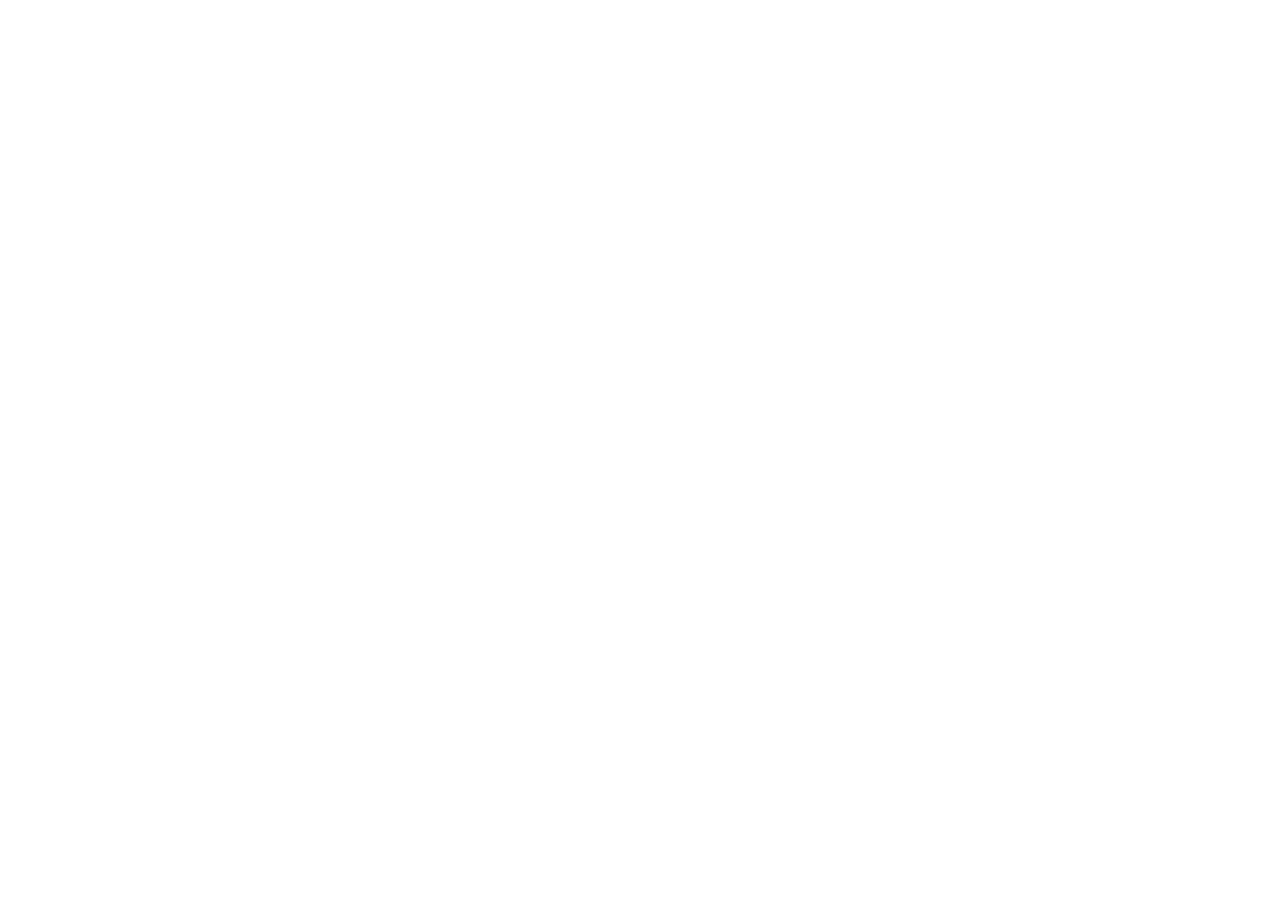
==== commit 64096c65: "Adde htef" ====
--- a/apps/blichess/index.html
+++ b/apps/blichess/index.html
@@ -1,6 +1,7 @@
 <!DOCTYPE html>
 <html>
   <head>
+    <base href="/web/apps/blichess/">
     <meta charset="utf-8" />
     <meta name="color-scheme" content="dark light" />
     <meta name="format-detection" content="telephone=no" />
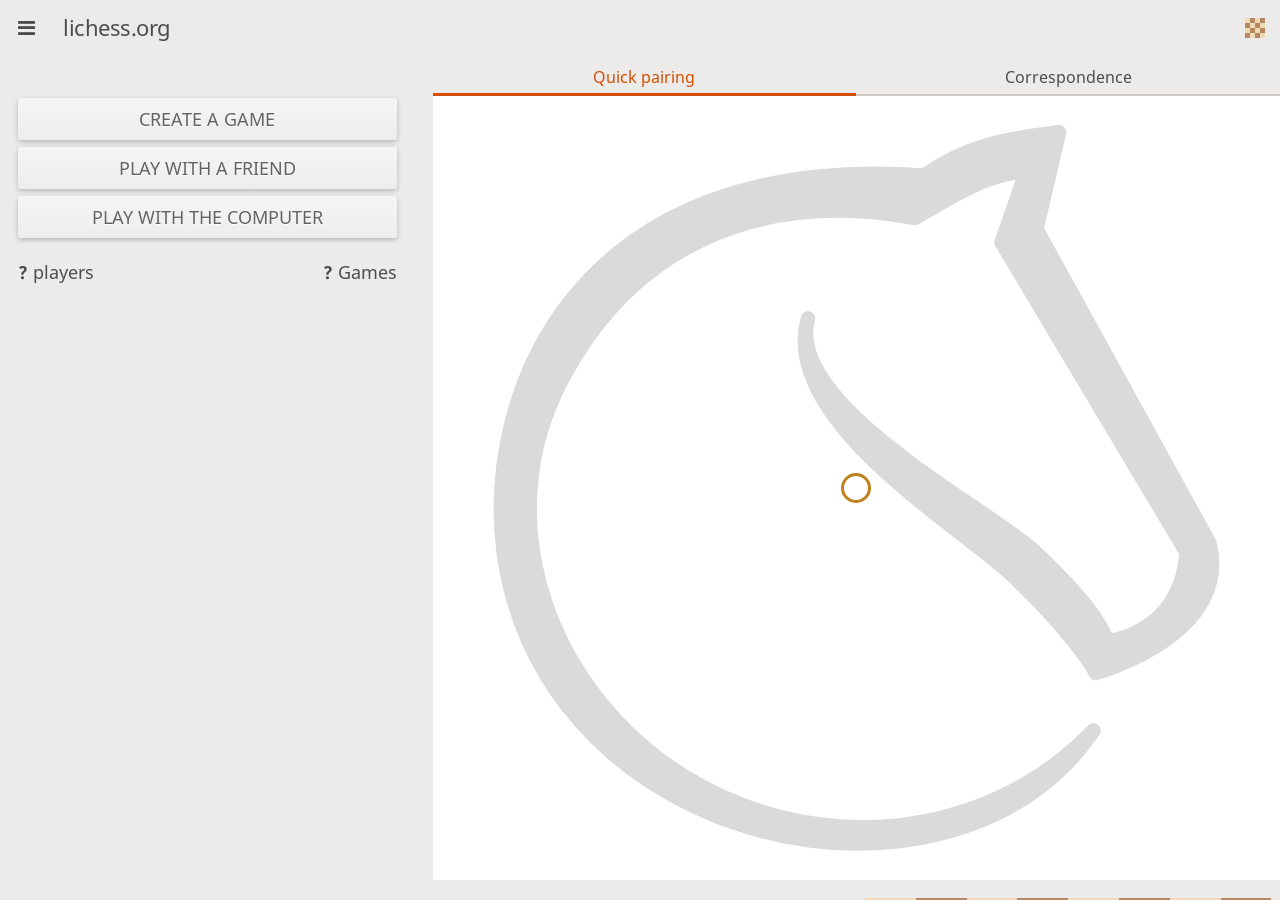
==== commit cd5a36e2: "Adde htef" ====
--- a/apps/blichess/index.html
+++ b/apps/blichess/index.html
@@ -1,7 +1,6 @@
 <!DOCTYPE html>
 <html>
   <head>
-    <base href="/web/apps/blichess/">
     <meta charset="utf-8" />
     <meta name="color-scheme" content="dark light" />
     <meta name="format-detection" content="telephone=no" />
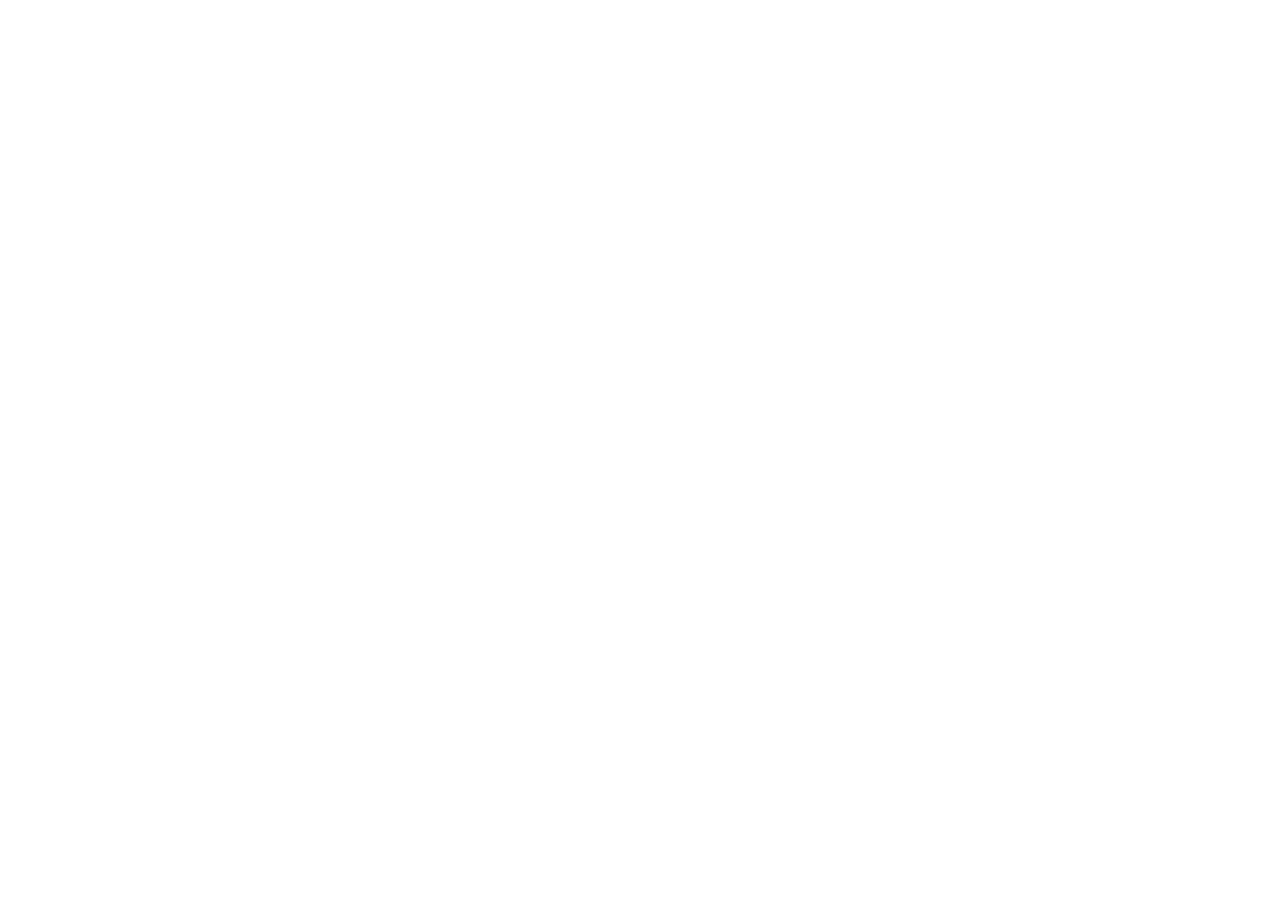
==== commit 8a714cc0: "Adde htef" ====
--- a/apps/blichess/index.html
+++ b/apps/blichess/index.html
@@ -1,6 +1,7 @@
 <!DOCTYPE html>
 <html>
   <head>
+    <base href="/web/apps/blichess/">
     <meta charset="utf-8" />
     <meta name="color-scheme" content="dark light" />
     <meta name="format-detection" content="telephone=no" />
@@ -18,6 +19,7 @@
         apiEndPoint: "https://lichess.org",
         socketEndPoint: "wss://socket.lichess.org",
         packageVersion: "8.0.0+ble2.4.1",
+        basePath: "/web/apps/blichess"
       };
     </script>
     <script type="module" src="main.js"></script>
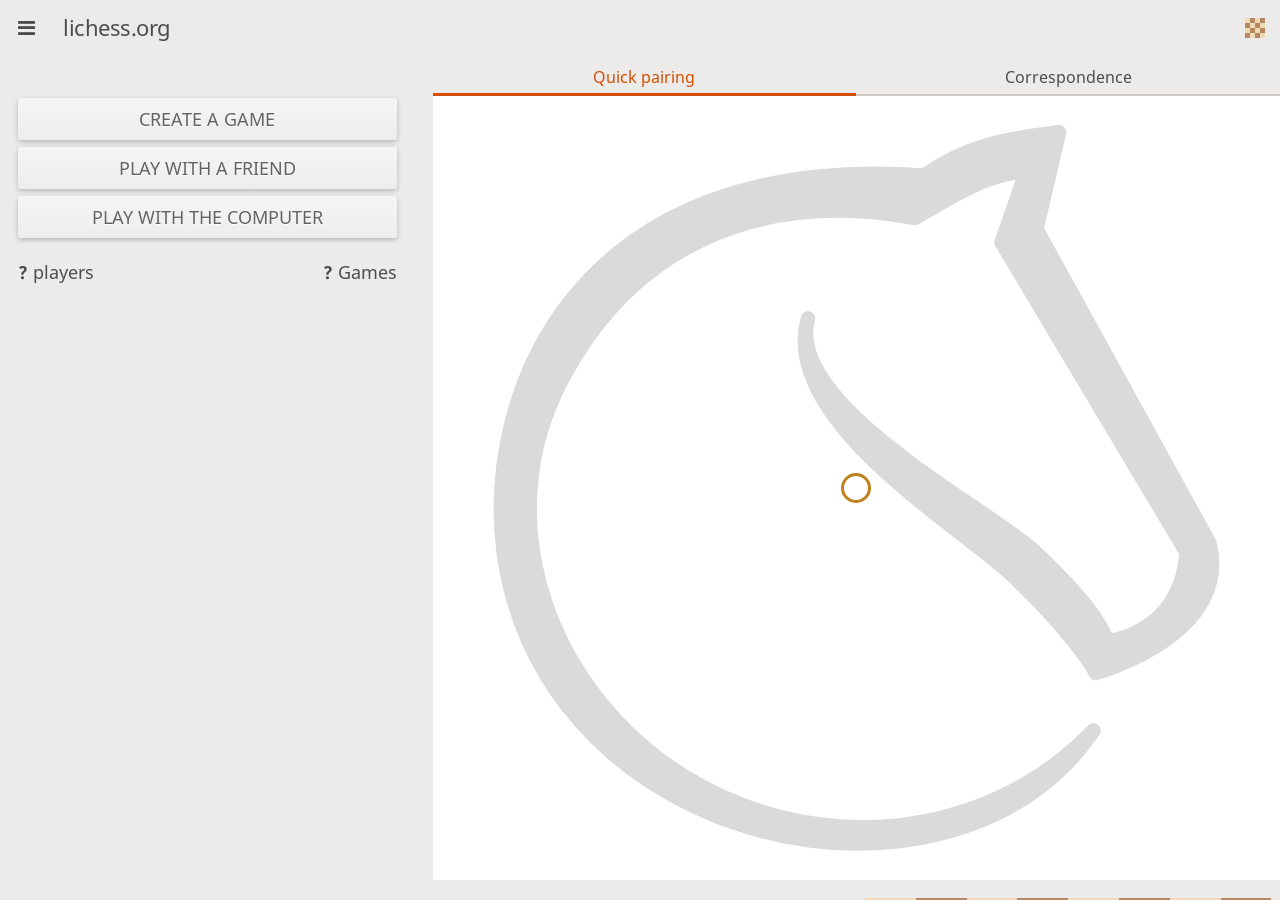
==== commit b72e20a4: "Adde htef" ====
--- a/apps/blichess/index.html
+++ b/apps/blichess/index.html
@@ -1,7 +1,6 @@
 <!DOCTYPE html>
 <html>
   <head>
-    <base href="/web/apps/blichess/">
     <meta charset="utf-8" />
     <meta name="color-scheme" content="dark light" />
     <meta name="format-detection" content="telephone=no" />
@@ -19,7 +18,6 @@
         apiEndPoint: "https://lichess.org",
         socketEndPoint: "wss://socket.lichess.org",
         packageVersion: "8.0.0+ble2.4.1",
-        basePath: "/web/apps/blichess"
       };
     </script>
     <script type="module" src="main.js"></script>
